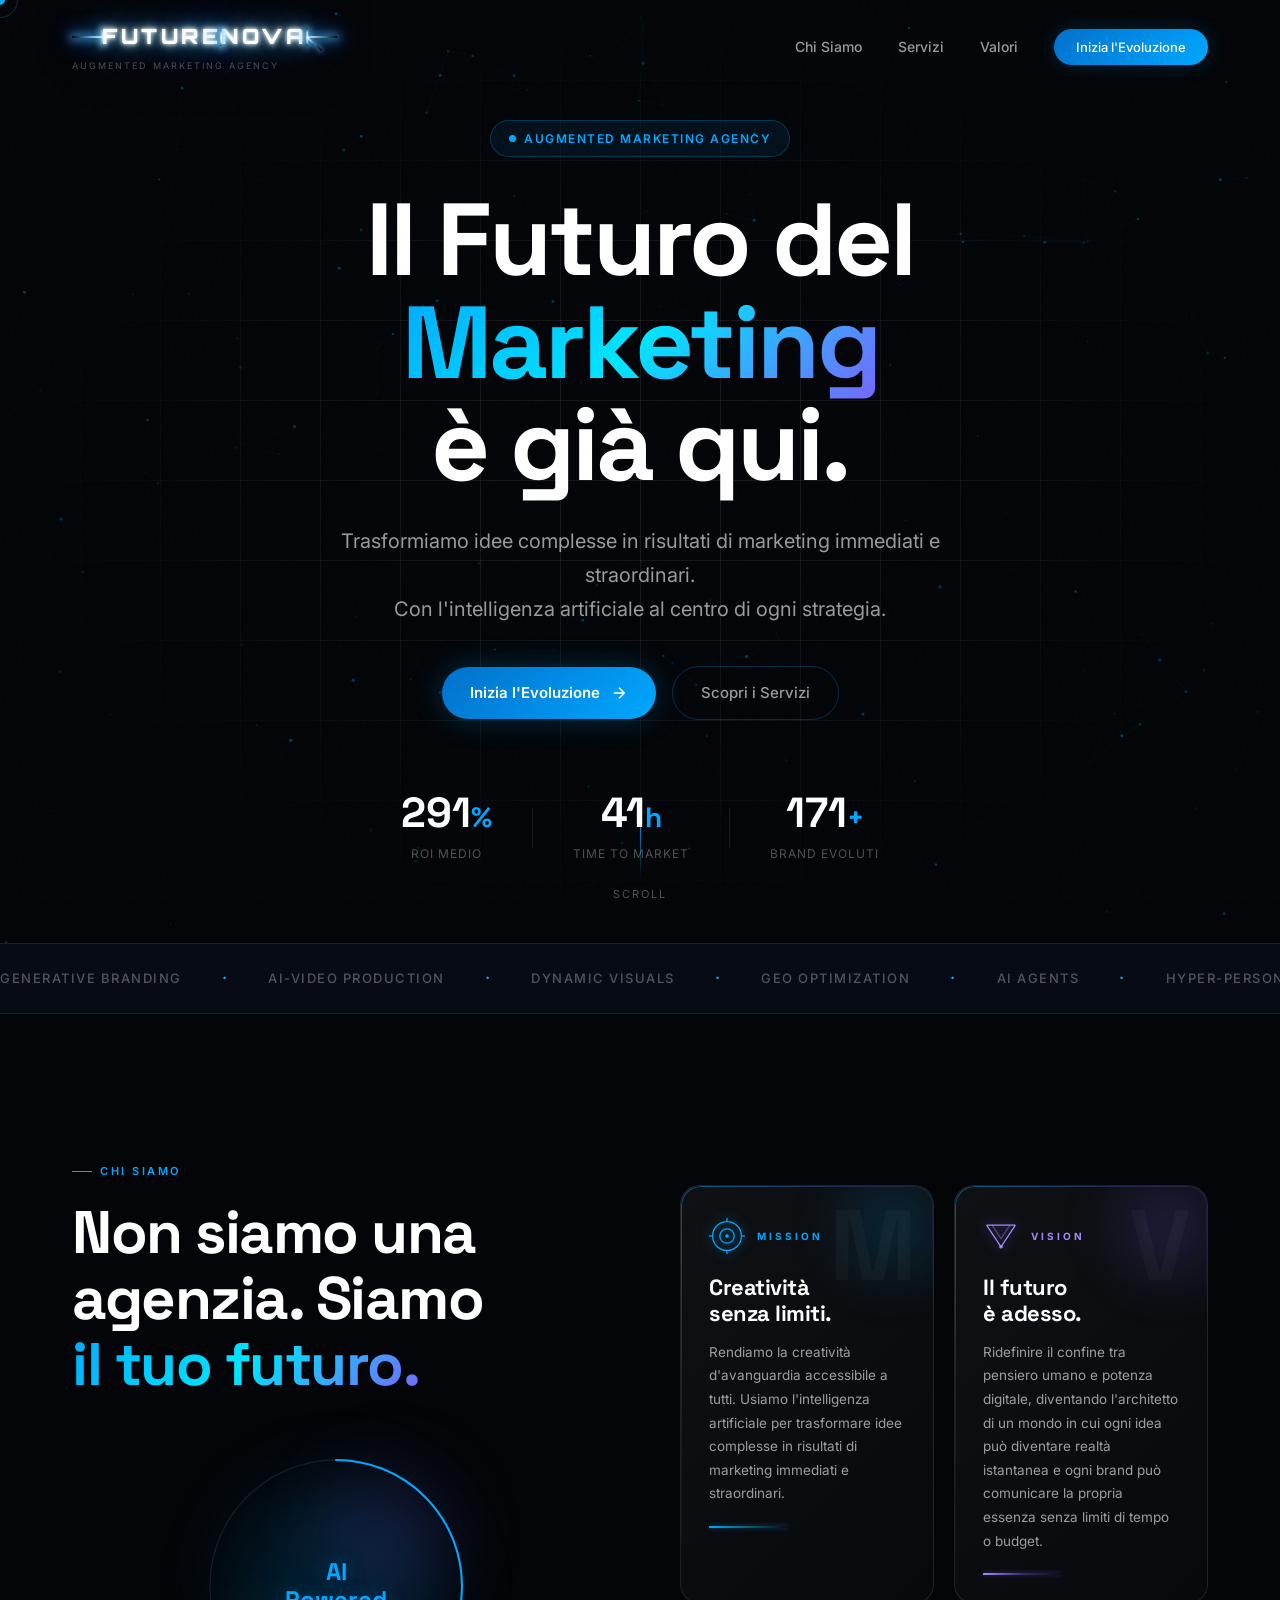
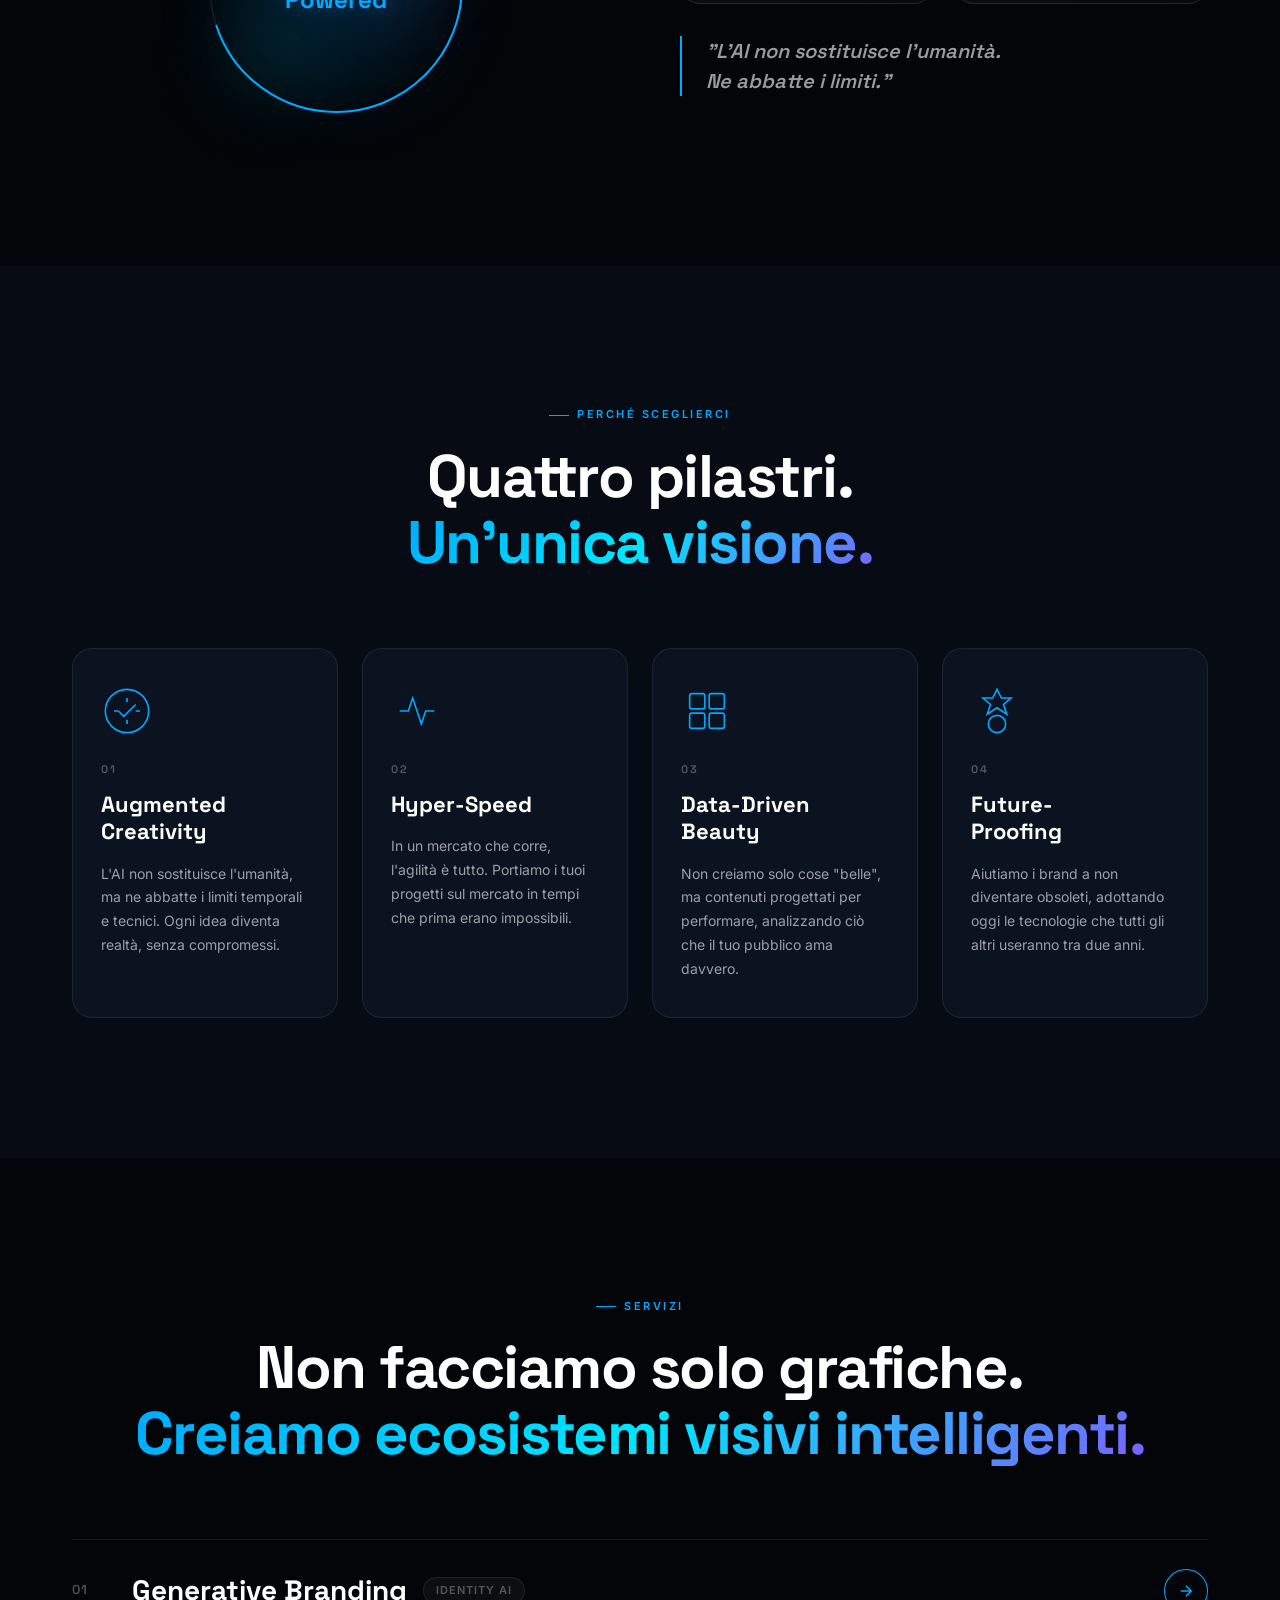
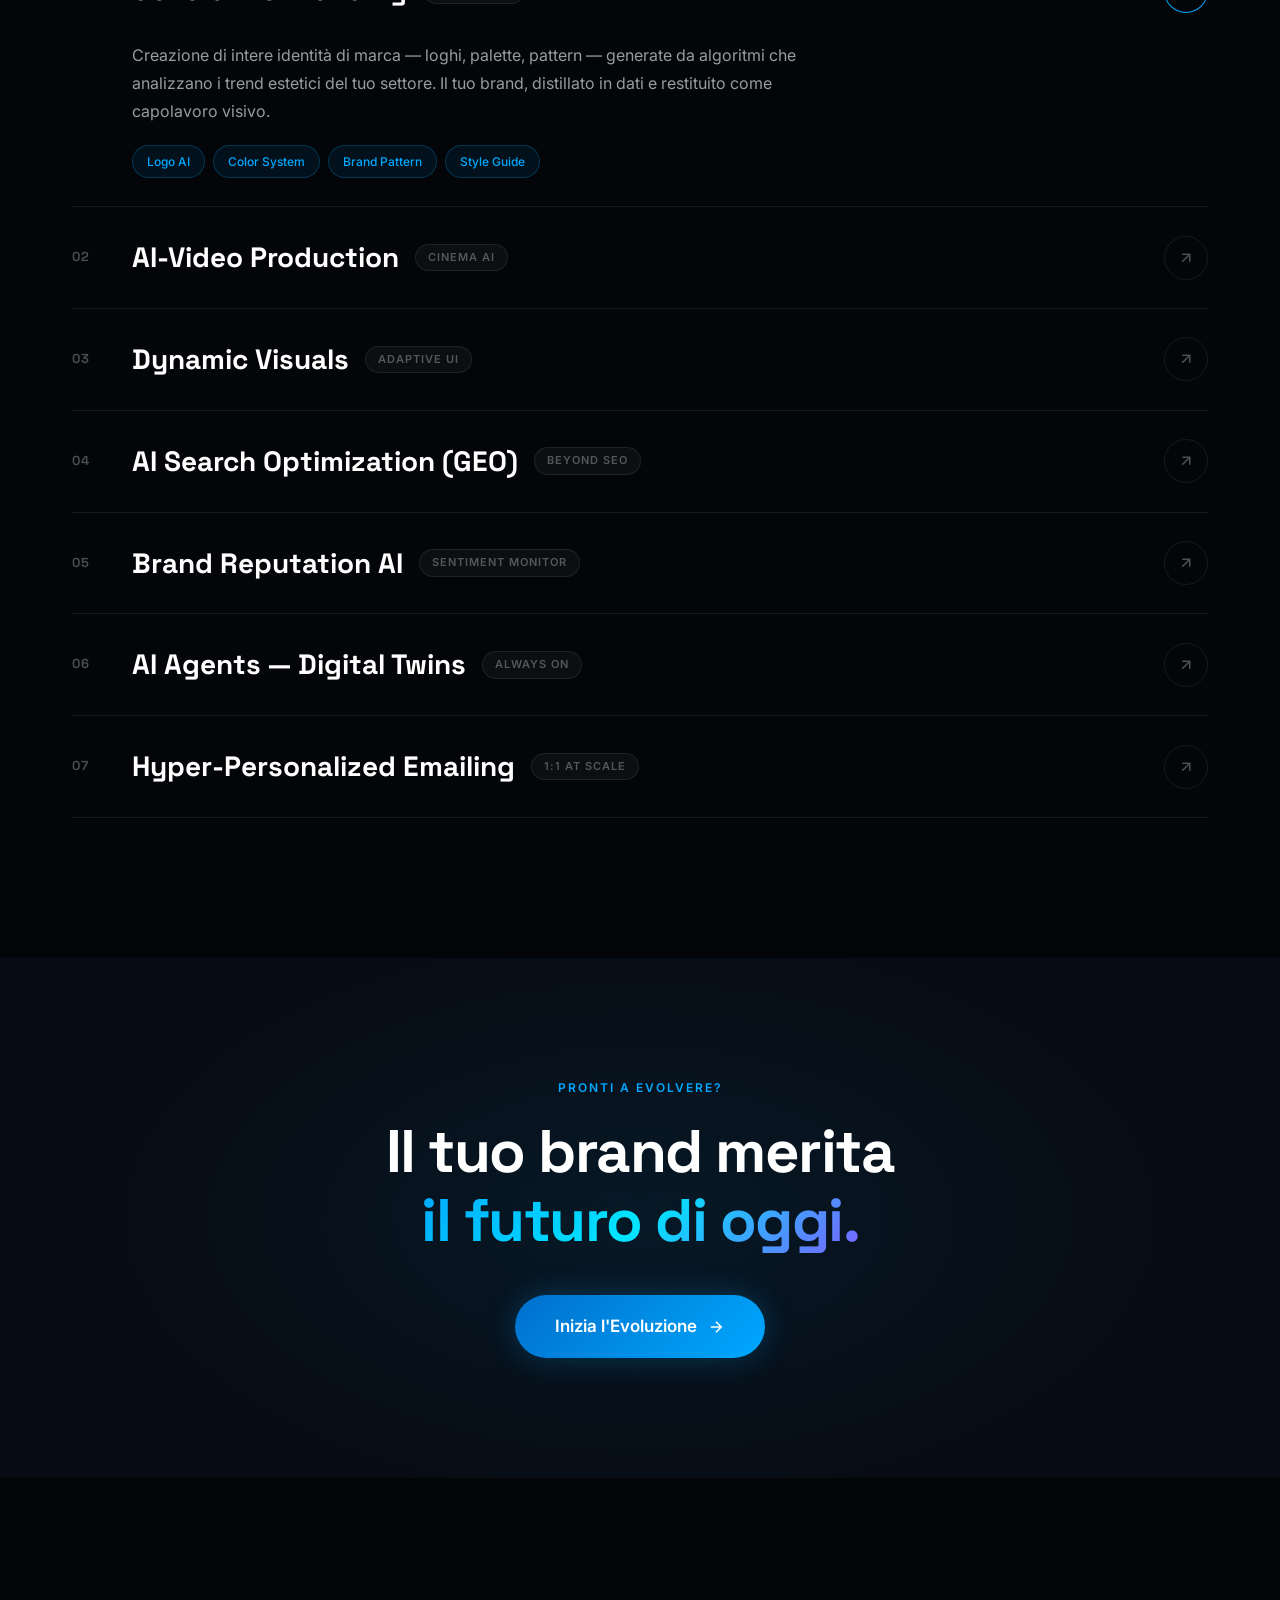
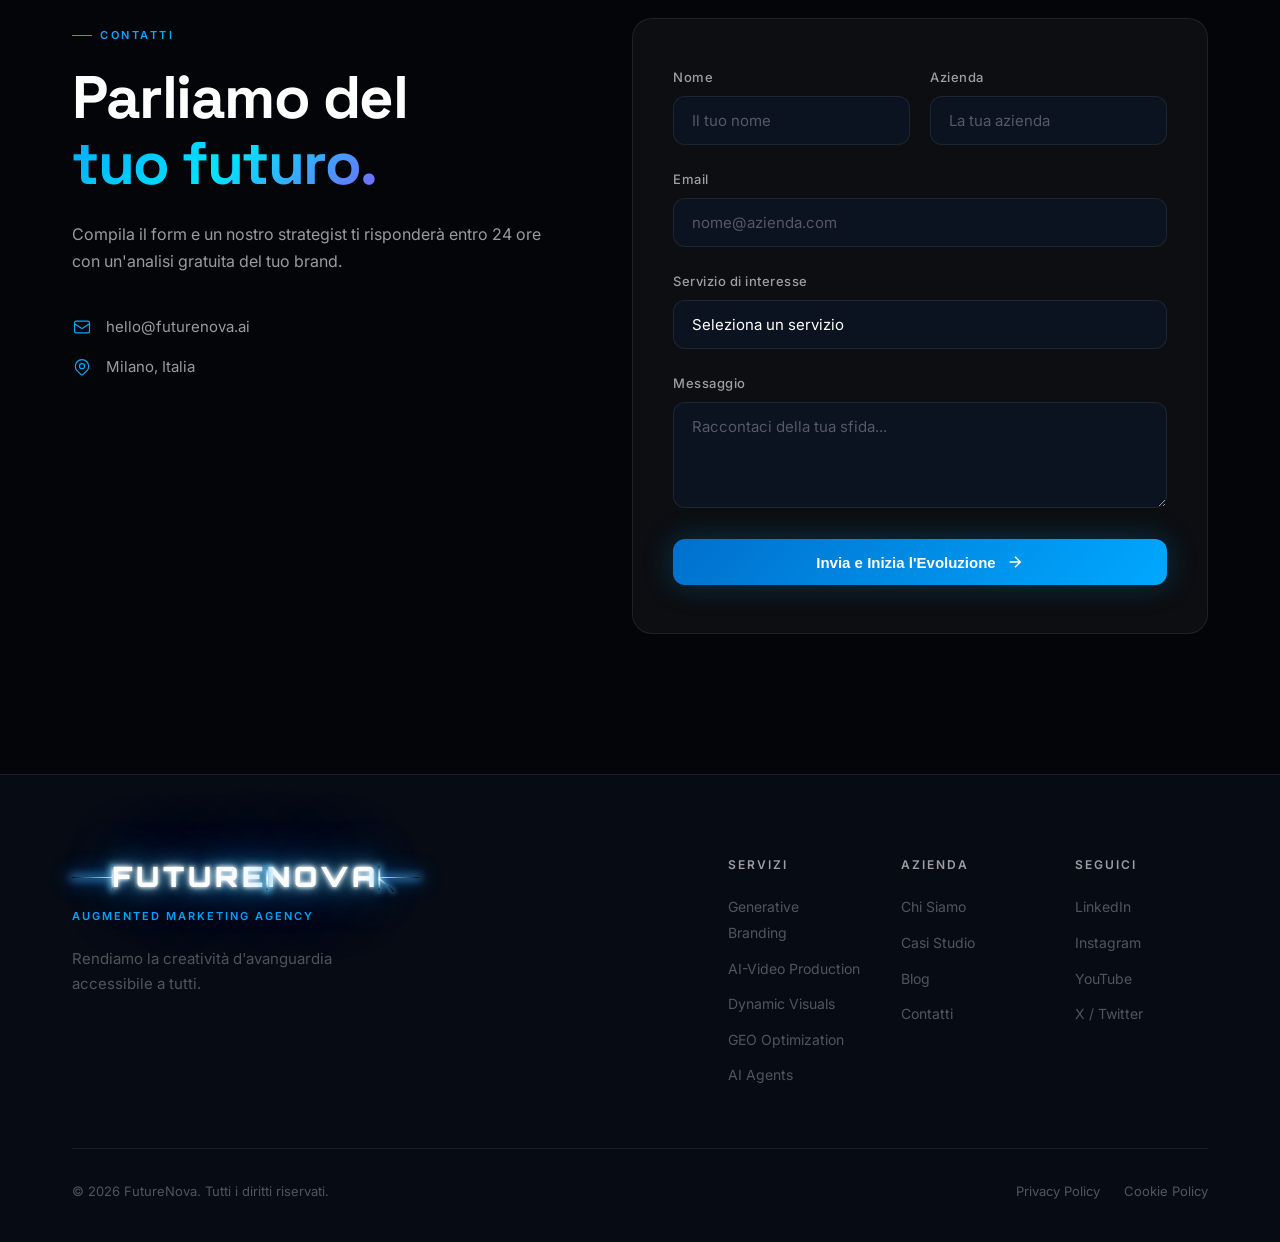
==== index.html @ 9d94702d "Redesign Mission/Vision cards + fix deployment branch sync - New mv-grid 2-column layout with glassm" ====
<!DOCTYPE html>
<html lang="it">
<head>
  <meta charset="UTF-8" />
  <meta name="viewport" content="width=device-width, initial-scale=1.0" />
  <title>FutureNova — Augmented Marketing Agency</title>
  <link rel="stylesheet" href="styles.css" />
  <link rel="preconnect" href="https://fonts.googleapis.com" />
  <link rel="preconnect" href="https://fonts.gstatic.com" crossorigin />
  <link href="https://fonts.googleapis.com/css2?family=Orbitron:wght@900&family=Inter:wght@300;400;500;600;700;900&family=Space+Grotesk:wght@300;400;500;600;700&display=swap" rel="stylesheet" />
</head>
<body>

  <!-- NOISE OVERLAY -->
  <div class="noise-overlay"></div>

  <!-- CURSOR -->
  <div class="cursor" id="cursor"></div>
  <div class="cursor-follower" id="cursorFollower"></div>

  <!-- NAV -->
  <nav class="nav" id="nav">
    <div class="nav-inner">
      <a href="#" class="nav-logo">
        <div class="logo-wordmark-wrap">
          <div class="logo-beam-left"></div>
          <span class="logo-wordmark">FUTURE<span class="logo-mid-spark" aria-hidden="true"></span>NOVA</span>
          <div class="logo-beam-right"></div>
        </div>
        <span class="logo-tag">augmented marketing agency</span>
      </a>
      <ul class="nav-links">
        <li><a href="#chi-siamo">Chi Siamo</a></li>
        <li><a href="#servizi">Servizi</a></li>
        <li><a href="#pilastri">Valori</a></li>
        <li><a href="#contatti" class="nav-cta">Inizia l'Evoluzione</a></li>
      </ul>
      <button class="hamburger" id="hamburger" aria-label="Menu">
        <span></span><span></span><span></span>
      </button>
    </div>
  </nav>

  <!-- MOBILE MENU -->
  <div class="mobile-menu" id="mobileMenu">
    <ul>
      <li><a href="#chi-siamo" class="mobile-link">Chi Siamo</a></li>
      <li><a href="#servizi" class="mobile-link">Servizi</a></li>
      <li><a href="#pilastri" class="mobile-link">Valori</a></li>
      <li><a href="#contatti" class="mobile-link">Inizia l'Evoluzione</a></li>
    </ul>
  </div>

  <!-- HERO -->
  <section class="hero" id="hero">
    <canvas class="hero-canvas" id="heroCanvas"></canvas>
    <div class="hero-grid-lines"></div>
    <div class="hero-content">
      <div class="hero-badge reveal">
        <span class="badge-dot"></span>
        Augmented Marketing Agency
      </div>
      <h1 class="hero-title reveal">
        Il Futuro del<br />
        <span class="gradient-text">Marketing</span><br />
        è già qui.
      </h1>
      <p class="hero-sub reveal">
        Trasformiamo idee complesse in risultati di marketing immediati e straordinari.<br />
        Con l'intelligenza artificiale al centro di ogni strategia.
      </p>
      <div class="hero-actions reveal">
        <a href="#contatti" class="btn-primary">
          <span>Inizia l'Evoluzione</span>
          <svg viewBox="0 0 24 24" fill="none" stroke="currentColor" stroke-width="2"><path d="M5 12h14M12 5l7 7-7 7"/></svg>
        </a>
        <a href="#servizi" class="btn-ghost">Scopri i Servizi</a>
      </div>
      <div class="hero-stats reveal">
        <div class="stat">
          <span class="stat-num" data-target="340">0</span><span class="stat-suffix">%</span>
          <span class="stat-label">ROI Medio</span>
        </div>
        <div class="stat-divider"></div>
        <div class="stat">
          <span class="stat-num" data-target="48">0</span><span class="stat-suffix">h</span>
          <span class="stat-label">Time to Market</span>
        </div>
        <div class="stat-divider"></div>
        <div class="stat">
          <span class="stat-num" data-target="200">0</span><span class="stat-suffix">+</span>
          <span class="stat-label">Brand Evoluti</span>
        </div>
      </div>
    </div>
    <div class="hero-scroll-indicator">
      <div class="scroll-line"></div>
      <span>Scroll</span>
    </div>
  </section>

  <!-- MARQUEE -->
  <div class="marquee-wrapper">
    <div class="marquee-track">
      <span>Generative Branding</span><span class="dot">·</span>
      <span>AI-Video Production</span><span class="dot">·</span>
      <span>Dynamic Visuals</span><span class="dot">·</span>
      <span>GEO Optimization</span><span class="dot">·</span>
      <span>AI Agents</span><span class="dot">·</span>
      <span>Hyper-Personalized Email</span><span class="dot">·</span>
      <span>Brand Reputation AI</span><span class="dot">·</span>
      <span>Generative Branding</span><span class="dot">·</span>
      <span>AI-Video Production</span><span class="dot">·</span>
      <span>Dynamic Visuals</span><span class="dot">·</span>
      <span>GEO Optimization</span><span class="dot">·</span>
      <span>AI Agents</span><span class="dot">·</span>
      <span>Hyper-Personalized Email</span><span class="dot">·</span>
      <span>Brand Reputation AI</span><span class="dot">·</span>
    </div>
  </div>

  <!-- CHI SIAMO -->
  <section class="about" id="chi-siamo">
    <div class="container">
      <div class="about-grid">
        <div class="about-left">
          <div class="section-label reveal">Chi Siamo</div>
          <h2 class="section-title reveal">
            Non siamo una<br />
            agenzia. Siamo<br />
            <span class="gradient-text">il tuo futuro.</span>
          </h2>
          <div class="about-visual reveal">
            <div class="orb orb-1"></div>
            <div class="orb orb-2"></div>
            <div class="orb orb-3"></div>
            <div class="about-ring">
              <svg viewBox="0 0 200 200" class="ring-svg">
                <circle cx="100" cy="100" r="90" class="ring-track" />
                <circle cx="100" cy="100" r="90" class="ring-progress" />
              </svg>
              <div class="ring-label">AI<br/>Powered</div>
            </div>
          </div>
        </div>
        <div class="about-right">
          <div class="mv-grid">

            <div class="mv-card reveal" data-delay="0">
              <div class="mv-card-glow"></div>
              <div class="mv-card-bg-text">M</div>
              <div class="mv-card-top">
                <div class="mv-icon">
                  <svg viewBox="0 0 40 40" fill="none" stroke="currentColor" stroke-width="1.4">
                    <circle cx="20" cy="20" r="16"/>
                    <circle cx="20" cy="20" r="8"/>
                    <circle cx="20" cy="20" r="2" fill="currentColor" stroke="none"/>
                    <line x1="20" y1="4" x2="20" y2="0"/>
                    <line x1="20" y1="36" x2="20" y2="40"/>
                    <line x1="4" y1="20" x2="0" y2="20"/>
                    <line x1="36" y1="20" x2="40" y2="20"/>
                  </svg>
                </div>
                <div class="mv-label">Mission</div>
              </div>
              <h3 class="mv-headline">Creatività<br/>senza limiti.</h3>
              <p class="mv-text">Rendiamo la creatività d'avanguardia accessibile a tutti. Usiamo l'intelligenza artificiale per trasformare idee complesse in risultati di marketing immediati e straordinari.</p>
              <div class="mv-card-line"></div>
            </div>

            <div class="mv-card mv-card--vision reveal" data-delay="150">
              <div class="mv-card-glow mv-card-glow--v"></div>
              <div class="mv-card-bg-text">V</div>
              <div class="mv-card-top">
                <div class="mv-icon mv-icon--v">
                  <svg viewBox="0 0 40 40" fill="none" stroke="currentColor" stroke-width="1.4">
                    <path d="M4 8h32M4 8l16 24L36 8"/>
                    <path d="M10 8l10 15 10-15" opacity="0.4"/>
                    <circle cx="20" cy="32" r="2" fill="currentColor" stroke="none"/>
                  </svg>
                </div>
                <div class="mv-label mv-label--v">Vision</div>
              </div>
              <h3 class="mv-headline">Il futuro<br/>è adesso.</h3>
              <p class="mv-text">Ridefinire il confine tra pensiero umano e potenza digitale, diventando l'architetto di un mondo in cui ogni idea può diventare realtà istantanea e ogni brand può comunicare la propria essenza senza limiti di tempo o budget.</p>
              <div class="mv-card-line mv-card-line--v"></div>
            </div>

          </div>

          <div class="about-quote reveal">
            <blockquote>
              "L'AI non sostituisce l'umanità.<br />
              Ne abbatte i limiti."
            </blockquote>
          </div>
        </div>
      </div>
    </div>
  </section>

  <!-- PILASTRI -->
  <section class="pillars" id="pilastri">
    <div class="container">
      <div class="section-header">
        <div class="section-label reveal">Perché Sceglierci</div>
        <h2 class="section-title reveal">Quattro pilastri.<br /><span class="gradient-text">Un'unica visione.</span></h2>
      </div>
      <div class="pillars-grid">
        <div class="pillar-card reveal" data-delay="0">
          <div class="pillar-icon">
            <svg viewBox="0 0 48 48" fill="none" stroke="currentColor" stroke-width="1.5">
              <path d="M24 4C13 4 4 13 4 24s9 20 20 20 20-9 20-20S35 4 24 4z"/>
              <path d="M16 24l5 5 11-11"/>
              <path d="M24 12v4M24 32v4M12 24h4M32 24h4"/>
            </svg>
          </div>
          <div class="pillar-num">01</div>
          <h3>Augmented<br />Creativity</h3>
          <p>L'AI non sostituisce l'umanità, ma ne abbatte i limiti temporali e tecnici. Ogni idea diventa realtà, senza compromessi.</p>
        </div>
        <div class="pillar-card reveal" data-delay="100">
          <div class="pillar-icon">
            <svg viewBox="0 0 48 48" fill="none" stroke="currentColor" stroke-width="1.5">
              <path d="M8 24h8l4-12 8 24 4-12h8"/>
            </svg>
          </div>
          <div class="pillar-num">02</div>
          <h3>Hyper-Speed</h3>
          <p>In un mercato che corre, l'agilità è tutto. Portiamo i tuoi progetti sul mercato in tempi che prima erano impossibili.</p>
        </div>
        <div class="pillar-card reveal" data-delay="200">
          <div class="pillar-icon">
            <svg viewBox="0 0 48 48" fill="none" stroke="currentColor" stroke-width="1.5">
              <rect x="8" y="8" width="14" height="14" rx="2"/>
              <rect x="26" y="8" width="14" height="14" rx="2"/>
              <rect x="8" y="26" width="14" height="14" rx="2"/>
              <rect x="26" y="26" width="14" height="14" rx="2"/>
            </svg>
          </div>
          <div class="pillar-num">03</div>
          <h3>Data-Driven<br />Beauty</h3>
          <p>Non creiamo solo cose "belle", ma contenuti progettati per performare, analizzando ciò che il tuo pubblico ama davvero.</p>
        </div>
        <div class="pillar-card reveal" data-delay="300">
          <div class="pillar-icon">
            <svg viewBox="0 0 48 48" fill="none" stroke="currentColor" stroke-width="1.5">
              <path d="M24 4l4 8h9l-7 6 3 9-9-6-9 6 3-9-7-6h9z"/>
              <circle cx="24" cy="36" r="8"/>
            </svg>
          </div>
          <div class="pillar-num">04</div>
          <h3>Future-<br />Proofing</h3>
          <p>Aiutiamo i brand a non diventare obsoleti, adottando oggi le tecnologie che tutti gli altri useranno tra due anni.</p>
        </div>
      </div>
    </div>
  </section>

  <!-- SERVIZI -->
  <section class="services" id="servizi">
    <div class="container">
      <div class="section-header">
        <div class="section-label reveal">Servizi</div>
        <h2 class="section-title reveal">Non facciamo solo grafiche.<br /><span class="gradient-text">Creiamo ecosistemi visivi intelligenti.</span></h2>
      </div>
      <div class="services-list">

        <div class="service-item reveal">
          <div class="service-header">
            <div class="service-num">01</div>
            <div class="service-title-wrap">
              <h3>Generative Branding</h3>
              <div class="service-tag">Identity AI</div>
            </div>
            <div class="service-arrow">
              <svg viewBox="0 0 24 24" fill="none" stroke="currentColor" stroke-width="2"><path d="M7 17L17 7M7 7h10v10"/></svg>
            </div>
          </div>
          <div class="service-body">
            <p>Creazione di intere identità di marca — loghi, palette, pattern — generate da algoritmi che analizzano i trend estetici del tuo settore. Il tuo brand, distillato in dati e restituito come capolavoro visivo.</p>
            <div class="service-tags">
              <span>Logo AI</span><span>Color System</span><span>Brand Pattern</span><span>Style Guide</span>
            </div>
          </div>
        </div>

        <div class="service-item reveal">
          <div class="service-header">
            <div class="service-num">02</div>
            <div class="service-title-wrap">
              <h3>AI-Video Production</h3>
              <div class="service-tag">Cinema AI</div>
            </div>
            <div class="service-arrow">
              <svg viewBox="0 0 24 24" fill="none" stroke="currentColor" stroke-width="2"><path d="M7 17L17 7M7 7h10v10"/></svg>
            </div>
          </div>
          <div class="service-body">
            <p>Video promozionali e cinematici ad alta risoluzione senza set fotografici, attori o location. Ottimizzati per l'engagement sui social. Produzione professionale al costo di un post.</p>
            <div class="service-tags">
              <span>Spot Video</span><span>Reel Social</span><span>Brand Film</span><span>UGC AI</span>
            </div>
          </div>
        </div>

        <div class="service-item reveal">
          <div class="service-header">
            <div class="service-num">03</div>
            <div class="service-title-wrap">
              <h3>Dynamic Visuals</h3>
              <div class="service-tag">Adaptive UI</div>
            </div>
            <div class="service-arrow">
              <svg viewBox="0 0 24 24" fill="none" stroke="currentColor" stroke-width="2"><path d="M7 17L17 7M7 7h10v10"/></svg>
            </div>
          </div>
          <div class="service-body">
            <p>Contenuti grafici per il sito web che cambiano in tempo reale in base a chi li sta guardando. Colori diversi, messaggi diversi, esperienze diverse — per ogni utente, il suo universo.</p>
            <div class="service-tags">
              <span>Personalization</span><span>A/B Automation</span><span>Dynamic Copy</span><span>Real-time UX</span>
            </div>
          </div>
        </div>

        <div class="service-item reveal">
          <div class="service-header">
            <div class="service-num">04</div>
            <div class="service-title-wrap">
              <h3>AI Search Optimization (GEO)</h3>
              <div class="service-tag">Beyond SEO</div>
            </div>
            <div class="service-arrow">
              <svg viewBox="0 0 24 24" fill="none" stroke="currentColor" stroke-width="2"><path d="M7 17L17 7M7 7h10v10"/></svg>
            </div>
          </div>
          <div class="service-body">
            <p>Non più solo SEO per Google. Ottimizzazione per i motori di risposta — ChatGPT, Perplexity, Gemini — per far apparire il tuo brand nelle risposte vocali e testuali dell'AI.</p>
            <div class="service-tags">
              <span>GEO Strategy</span><span>AI Citations</span><span>Voice Search</span><span>LLM Visibility</span>
            </div>
          </div>
        </div>

        <div class="service-item reveal">
          <div class="service-header">
            <div class="service-num">05</div>
            <div class="service-title-wrap">
              <h3>Brand Reputation AI</h3>
              <div class="service-tag">Sentiment Monitor</div>
            </div>
            <div class="service-arrow">
              <svg viewBox="0 0 24 24" fill="none" stroke="currentColor" stroke-width="2"><path d="M7 17L17 7M7 7h10v10"/></svg>
            </div>
          </div>
          <div class="service-body">
            <p>Monitoraggio costante della reputazione online tramite algoritmi che intercettano le emozioni degli utenti e suggeriscono come rispondere — prima che una crisi diventi un terremoto.</p>
            <div class="service-tags">
              <span>Sentiment AI</span><span>Crisis Prediction</span><span>Review Management</span><span>Trend Alert</span>
            </div>
          </div>
        </div>

        <div class="service-item reveal">
          <div class="service-header">
            <div class="service-num">06</div>
            <div class="service-title-wrap">
              <h3>AI Agents — Digital Twins</h3>
              <div class="service-tag">Always On</div>
            </div>
            <div class="service-arrow">
              <svg viewBox="0 0 24 24" fill="none" stroke="currentColor" stroke-width="2"><path d="M7 17L17 7M7 7h10v10"/></svg>
            </div>
          </div>
          <div class="service-body">
            <p>Assistenti virtuali personalizzati che vendono, rispondono e assistono i clienti 24 ore su 24 con linguaggio naturale. Il tuo miglior collaboratore — che non dorme mai.</p>
            <div class="service-tags">
              <span>Chatbot AI</span><span>Sales Agent</span><span>Customer Care</span><span>Digital Twin</span>
            </div>
          </div>
        </div>

        <div class="service-item reveal">
          <div class="service-header">
            <div class="service-num">07</div>
            <div class="service-title-wrap">
              <h3>Hyper-Personalized Emailing</h3>
              <div class="service-tag">1:1 at Scale</div>
            </div>
            <div class="service-arrow">
              <svg viewBox="0 0 24 24" fill="none" stroke="currentColor" stroke-width="2"><path d="M7 17L17 7M7 7h10v10"/></svg>
            </div>
          </div>
          <div class="service-body">
            <p>Campagne email dove ogni singolo utente riceve un testo e un'offerta unica, scritta dall'AI in base al suo comportamento d'acquisto. Un milione di email, un milione di conversazioni.</p>
            <div class="service-tags">
              <span>Behavioral AI</span><span>Dynamic Content</span><span>Predictive Send</span><span>Conversion AI</span>
            </div>
          </div>
        </div>

      </div>
    </div>
  </section>

  <!-- CTA BAND -->
  <section class="cta-band">
    <div class="cta-band-bg"></div>
    <div class="container">
      <div class="cta-band-inner reveal">
        <div class="cta-band-label">Pronti a evolvere?</div>
        <h2>Il tuo brand merita<br /><span class="gradient-text">il futuro di oggi.</span></h2>
        <a href="#contatti" class="btn-primary btn-large">
          <span>Inizia l'Evoluzione</span>
          <svg viewBox="0 0 24 24" fill="none" stroke="currentColor" stroke-width="2"><path d="M5 12h14M12 5l7 7-7 7"/></svg>
        </a>
      </div>
    </div>
  </section>

  <!-- CONTATTI -->
  <section class="contact" id="contatti">
    <div class="container">
      <div class="contact-grid">
        <div class="contact-left">
          <div class="section-label reveal">Contatti</div>
          <h2 class="section-title reveal">Parliamo del<br /><span class="gradient-text">tuo futuro.</span></h2>
          <p class="contact-sub reveal">Compila il form e un nostro strategist ti risponderà entro 24 ore con un'analisi gratuita del tuo brand.</p>
          <div class="contact-info reveal">
            <div class="info-item">
              <svg viewBox="0 0 24 24" fill="none" stroke="currentColor" stroke-width="1.5"><path d="M3 8l7.89 5.26a2 2 0 002.22 0L21 8M5 19h14a2 2 0 002-2V7a2 2 0 00-2-2H5a2 2 0 00-2 2v10a2 2 0 002 2z"/></svg>
              <span>hello@futurenova.ai</span>
            </div>
            <div class="info-item">
              <svg viewBox="0 0 24 24" fill="none" stroke="currentColor" stroke-width="1.5"><path d="M17.657 16.657L13.414 20.9a1.998 1.998 0 01-2.827 0l-4.244-4.243a8 8 0 1111.314 0z"/><path d="M15 11a3 3 0 11-6 0 3 3 0 016 0z"/></svg>
              <span>Milano, Italia</span>
            </div>
          </div>
        </div>
        <div class="contact-right">
          <form class="contact-form reveal" id="contactForm">
            <div class="form-row">
              <div class="form-group">
                <label for="name">Nome</label>
                <input type="text" id="name" placeholder="Il tuo nome" required />
              </div>
              <div class="form-group">
                <label for="company">Azienda</label>
                <input type="text" id="company" placeholder="La tua azienda" />
              </div>
            </div>
            <div class="form-group">
              <label for="email">Email</label>
              <input type="email" id="email" placeholder="nome@azienda.com" required />
            </div>
            <div class="form-group">
              <label for="service">Servizio di interesse</label>
              <select id="service">
                <option value="">Seleziona un servizio</option>
                <option>Generative Branding</option>
                <option>AI-Video Production</option>
                <option>Dynamic Visuals</option>
                <option>AI Search Optimization (GEO)</option>
                <option>Brand Reputation AI</option>
                <option>AI Agents — Digital Twins</option>
                <option>Hyper-Personalized Emailing</option>
                <option>Strategia Completa</option>
              </select>
            </div>
            <div class="form-group">
              <label for="message">Messaggio</label>
              <textarea id="message" rows="4" placeholder="Raccontaci della tua sfida..."></textarea>
            </div>
            <button type="submit" class="btn-primary btn-full">
              <span>Invia e Inizia l'Evoluzione</span>
              <svg viewBox="0 0 24 24" fill="none" stroke="currentColor" stroke-width="2"><path d="M5 12h14M12 5l7 7-7 7"/></svg>
            </button>
          </form>
        </div>
      </div>
    </div>
  </section>

  <!-- FOOTER -->
  <footer class="footer">
    <div class="container">
      <div class="footer-top">
        <div class="footer-brand">
          <div class="footer-logo">
            <div class="logo-wordmark-wrap logo-wordmark-wrap--footer">
              <div class="logo-beam-left"></div>
              <span class="logo-wordmark logo-wordmark--footer">FUTURE<span class="logo-mid-spark" aria-hidden="true"></span>NOVA</span>
              <div class="logo-beam-right"></div>
            </div>
          </div>
          <p class="footer-tagline">Augmented Marketing Agency</p>
          <p class="footer-mission">Rendiamo la creatività d'avanguardia<br />accessibile a tutti.</p>
        </div>
        <div class="footer-links">
          <div class="footer-col">
            <h4>Servizi</h4>
            <ul>
              <li><a href="#">Generative Branding</a></li>
              <li><a href="#">AI-Video Production</a></li>
              <li><a href="#">Dynamic Visuals</a></li>
              <li><a href="#">GEO Optimization</a></li>
              <li><a href="#">AI Agents</a></li>
            </ul>
          </div>
          <div class="footer-col">
            <h4>Azienda</h4>
            <ul>
              <li><a href="#">Chi Siamo</a></li>
              <li><a href="#">Casi Studio</a></li>
              <li><a href="#">Blog</a></li>
              <li><a href="#">Contatti</a></li>
            </ul>
          </div>
          <div class="footer-col">
            <h4>Seguici</h4>
            <ul>
              <li><a href="#">LinkedIn</a></li>
              <li><a href="#">Instagram</a></li>
              <li><a href="#">YouTube</a></li>
              <li><a href="#">X / Twitter</a></li>
            </ul>
          </div>
        </div>
      </div>
      <div class="footer-bottom">
        <span>© 2026 FutureNova. Tutti i diritti riservati.</span>
        <div class="footer-legal">
          <a href="#">Privacy Policy</a>
          <a href="#">Cookie Policy</a>
        </div>
      </div>
    </div>
  </footer>

  <script src="script.js"></script>
</body>
</html>
---- styles.css ----
/* ============================================================
   FUTURENOVA — AUGMENTED MARKETING AGENCY
   Styles — Dark Futuristic Theme
   ============================================================ */

/* ── RESET & BASE ── */
*, *::before, *::after { box-sizing: border-box; margin: 0; padding: 0; }

:root {
  --bg:          #030508;
  --bg-2:        #070c14;
  --bg-3:        #0b1220;
  --blue:        #00a8ff;
  --blue-dim:    #0070cc;
  --cyan:        #00e5ff;
  --glow:        rgba(0, 168, 255, 0.35);
  --glow-strong: rgba(0, 168, 255, 0.7);
  --white:       #ffffff;
  --white-60:    rgba(255,255,255,0.6);
  --white-30:    rgba(255,255,255,0.3);
  --white-10:    rgba(255,255,255,0.08);
  --white-5:     rgba(255,255,255,0.04);
  --border:      rgba(255,255,255,0.08);
  --border-blue: rgba(0,168,255,0.25);
  --font-main:   'Space Grotesk', sans-serif;
  --font-body:   'Inter', sans-serif;
  --radius:      12px;
  --radius-lg:   20px;
  --transition:  0.4s cubic-bezier(0.16, 1, 0.3, 1);
}

html { scroll-behavior: smooth; font-size: 16px; }

body {
  background: var(--bg);
  color: var(--white);
  font-family: var(--font-body);
  line-height: 1.6;
  overflow-x: hidden;
  cursor: none;
}

a { text-decoration: none; color: inherit; }
ul { list-style: none; }
img { max-width: 100%; }

/* ── NOISE OVERLAY ── */
.noise-overlay {
  position: fixed; inset: 0; z-index: 1000; pointer-events: none;
  background-image: url("data:image/svg+xml,%3Csvg viewBox='0 0 256 256' xmlns='http://www.w3.org/2000/svg'%3E%3Cfilter id='n'%3E%3CfeTurbulence type='fractalNoise' baseFrequency='0.9' numOctaves='4' stitchTiles='stitch'/%3E%3C/filter%3E%3Crect width='100%25' height='100%25' filter='url(%23n)' opacity='0.04'/%3E%3C/svg%3E");
  opacity: 0.4;
}

/* ── CUSTOM CURSOR ── */
.cursor {
  position: fixed; width: 10px; height: 10px; border-radius: 50%;
  background: var(--blue); pointer-events: none; z-index: 9999;
  transform: translate(-50%, -50%); transition: transform 0.1s, background 0.3s;
  mix-blend-mode: screen;
}
.cursor-follower {
  position: fixed; width: 36px; height: 36px; border-radius: 50%;
  border: 1px solid var(--border-blue); pointer-events: none; z-index: 9998;
  transform: translate(-50%, -50%); transition: transform 0.15s ease, width 0.3s, height 0.3s, opacity 0.3s;
  mix-blend-mode: screen;
}
body:hover .cursor-follower { opacity: 1; }

/* ── CONTAINER ── */
.container {
  max-width: 1200px;
  margin: 0 auto;
  padding: 0 32px;
}

/* ── TYPOGRAPHY ── */
.gradient-text {
  background: linear-gradient(135deg, var(--blue) 0%, var(--cyan) 50%, #7b61ff 100%);
  -webkit-background-clip: text;
  -webkit-text-fill-color: transparent;
  background-clip: text;
}

.section-label {
  display: inline-flex; align-items: center; gap: 8px;
  font-size: 11px; font-weight: 600; letter-spacing: 2.5px; text-transform: uppercase;
  color: var(--blue); margin-bottom: 20px;
}
.section-label::before {
  content: ''; display: block; width: 20px; height: 1px; background: var(--blue);
}

.section-title {
  font-family: var(--font-main); font-size: clamp(36px, 5vw, 60px);
  font-weight: 700; line-height: 1.1; letter-spacing: -1.5px;
  margin-bottom: 24px;
}

.section-header { text-align: center; margin-bottom: 72px; }
.section-header .section-label { display: flex; justify-content: center; }

/* ── REVEAL ANIMATION ── */
.reveal {
  opacity: 0; transform: translateY(30px);
  transition: opacity 0.7s var(--transition), transform 0.7s var(--transition);
}
.reveal.visible { opacity: 1; transform: translateY(0); }
[data-delay="100"] { transition-delay: 0.1s; }
[data-delay="200"] { transition-delay: 0.2s; }
[data-delay="300"] { transition-delay: 0.3s; }

/* ── BUTTONS ── */
.btn-primary {
  display: inline-flex; align-items: center; gap: 10px;
  padding: 14px 28px; border-radius: 100px;
  background: linear-gradient(135deg, var(--blue-dim), var(--blue));
  color: var(--white); font-weight: 600; font-size: 15px;
  position: relative; overflow: hidden;
  transition: all var(--transition); border: none; cursor: none;
  box-shadow: 0 0 30px rgba(0,168,255,0.25);
}
.btn-primary::before {
  content: ''; position: absolute; inset: 0;
  background: linear-gradient(135deg, var(--cyan), var(--blue));
  opacity: 0; transition: opacity 0.3s;
}
.btn-primary:hover::before { opacity: 1; }
.btn-primary:hover { box-shadow: 0 0 50px rgba(0,168,255,0.5); transform: translateY(-2px); }
.btn-primary span, .btn-primary svg { position: relative; z-index: 1; }
.btn-primary svg { width: 18px; height: 18px; }

.btn-ghost {
  display: inline-flex; align-items: center; gap: 10px;
  padding: 14px 28px; border-radius: 100px;
  border: 1px solid var(--border-blue); color: var(--white-60);
  font-weight: 500; font-size: 15px; cursor: none;
  transition: all var(--transition);
}
.btn-ghost:hover { border-color: var(--blue); color: var(--white); background: var(--white-5); }

.btn-large { padding: 18px 40px; font-size: 17px; }
.btn-full { width: 100%; justify-content: center; border-radius: var(--radius); }

/* ── NAV ── */
.nav {
  position: fixed; top: 0; left: 0; right: 0; z-index: 900;
  padding: 20px 0;
  transition: all 0.4s;
}
.nav.scrolled {
  background: rgba(3, 5, 8, 0.85);
  backdrop-filter: blur(20px);
  border-bottom: 1px solid var(--border);
  padding: 14px 0;
}
.nav-inner {
  max-width: 1200px; margin: 0 auto; padding: 0 32px;
  display: flex; align-items: center; justify-content: space-between;
}
.nav-logo {
  display: flex; flex-direction: column; gap: 2px;
}
.logo-tag {
  font-size: 9px; letter-spacing: 2px; text-transform: uppercase;
  color: var(--white-30); font-weight: 400; margin-top: 3px;
}

/* ── LOGO WORDMARK (Orbitron glow) ── */
.logo-wordmark-wrap {
  display: flex; align-items: center; gap: 0;
}

.logo-wordmark {
  font-family: 'Orbitron', 'Space Grotesk', sans-serif;
  font-weight: 900;
  font-size: 21px;
  letter-spacing: 3.5px;
  color: #ffffff;
  position: relative;
  text-shadow:
    0 0 4px #fff,
    0 0 10px rgba(200, 240, 255, 1),
    0 0 22px rgba(80, 195, 255, 0.9),
    0 0 45px rgba(0, 155, 255, 0.75),
    0 0 80px rgba(0, 115, 255, 0.55),
    0 0 140px rgba(0, 75, 255, 0.3);
}

/* Middle spark between FUTURE and NOVA */
.logo-mid-spark {
  display: inline-block;
  width: 0; height: 0;
  position: relative;
  vertical-align: middle;
}
.logo-mid-spark::before {
  content: '';
  position: absolute;
  left: 0; top: 50%;
  width: 1.5px; height: 16px;
  transform: translate(-50%, -50%);
  background: linear-gradient(to bottom, transparent, rgba(200,240,255,0.9), #fff, rgba(200,240,255,0.9), transparent);
  box-shadow: 0 0 6px 3px rgba(100, 200, 255, 0.7);
}

/* Left beam */
.logo-beam-left {
  width: 30px; height: 1.5px; flex-shrink: 0;
  background: linear-gradient(to right, transparent, rgba(120,210,255,0.65), rgba(255,255,255,0.95));
  box-shadow: 0 0 8px 2px rgba(80,185,255,0.7), 0 0 20px 4px rgba(0,120,255,0.45);
  position: relative;
}
/* Vertical cross on left beam */
.logo-beam-left::before {
  content: '';
  position: absolute;
  right: 0; top: 50%;
  width: 1.5px; height: 18px;
  transform: translate(50%, -50%);
  background: linear-gradient(to bottom, transparent, rgba(200,240,255,0.85), #fff, rgba(200,240,255,0.85), transparent);
  box-shadow: 0 0 6px 2px rgba(100,200,255,0.65);
}

/* Right beam */
.logo-beam-right {
  width: 30px; height: 1.5px; flex-shrink: 0;
  background: linear-gradient(to left, transparent, rgba(120,210,255,0.65), rgba(255,255,255,0.95));
  box-shadow: 0 0 8px 2px rgba(80,185,255,0.7), 0 0 20px 4px rgba(0,120,255,0.45);
  position: relative;
}
/* Vertical cross on right */
.logo-beam-right::before {
  content: '';
  position: absolute;
  left: 0; top: 50%;
  width: 1.5px; height: 18px;
  transform: translate(-50%, -50%);
  background: linear-gradient(to bottom, transparent, rgba(200,240,255,0.85), #fff, rgba(200,240,255,0.85), transparent);
  box-shadow: 0 0 6px 2px rgba(100,200,255,0.65);
}
/* Diagonal lightning bolt on right (characteristic of the logo) */
.logo-beam-right::after {
  content: '';
  position: absolute;
  left: 0; top: 50%;
  width: 20px; height: 1.5px;
  transform: translateY(-50%) rotate(42deg);
  transform-origin: left center;
  background: linear-gradient(to right, rgba(255,255,255,0.9), rgba(100,200,255,0.4), transparent);
  box-shadow: 0 0 5px 1px rgba(100,200,255,0.55);
}

/* Footer logo bigger */
.logo-wordmark--footer {
  font-size: 28px; letter-spacing: 4px;
}
.logo-wordmark-wrap--footer .logo-beam-left,
.logo-wordmark-wrap--footer .logo-beam-right {
  width: 40px;
}
.logo-wordmark-wrap--footer .logo-beam-left::before,
.logo-wordmark-wrap--footer .logo-beam-right::before {
  height: 24px;
}
.logo-wordmark-wrap--footer .logo-mid-spark::before {
  height: 22px;
}
.nav-links {
  display: flex; align-items: center; gap: 36px;
}
.nav-links a {
  font-size: 14px; font-weight: 500; color: var(--white-60);
  transition: color 0.2s; cursor: none;
}
.nav-links a:hover { color: var(--white); }
.nav-cta {
  padding: 10px 22px; border-radius: 100px;
  background: linear-gradient(135deg, var(--blue-dim), var(--blue)) !important;
  color: var(--white) !important;
  font-size: 13px !important;
  box-shadow: 0 0 20px rgba(0,168,255,0.2);
  transition: all var(--transition) !important;
}
.nav-cta:hover { box-shadow: 0 0 35px rgba(0,168,255,0.45) !important; transform: translateY(-1px); }

.hamburger {
  display: none; flex-direction: column; gap: 5px;
  background: none; border: none; cursor: none; padding: 4px;
}
.hamburger span {
  display: block; width: 24px; height: 1.5px; background: var(--white-60);
  transition: all 0.3s;
}
.hamburger.open span:nth-child(1) { transform: translateY(6.5px) rotate(45deg); }
.hamburger.open span:nth-child(2) { opacity: 0; }
.hamburger.open span:nth-child(3) { transform: translateY(-6.5px) rotate(-45deg); }

/* ── MOBILE MENU ── */
.mobile-menu {
  position: fixed; inset: 0; z-index: 850;
  background: rgba(3, 5, 8, 0.97); backdrop-filter: blur(20px);
  display: flex; align-items: center; justify-content: center;
  opacity: 0; pointer-events: none; transition: opacity 0.3s;
}
.mobile-menu.open { opacity: 1; pointer-events: all; }
.mobile-menu ul { display: flex; flex-direction: column; gap: 32px; text-align: center; }
.mobile-menu a {
  font-family: var(--font-main); font-size: 40px; font-weight: 700;
  color: var(--white-60); transition: color 0.2s; cursor: none;
}
.mobile-menu a:hover { color: var(--white); }

/* ── HERO ── */
.hero {
  position: relative; min-height: 100vh;
  display: flex; align-items: center; justify-content: center;
  overflow: hidden;
}
.hero-canvas {
  position: absolute; inset: 0; width: 100%; height: 100%;
  opacity: 0.6;
}
.hero-grid-lines {
  position: absolute; inset: 0;
  background-image:
    linear-gradient(var(--border) 1px, transparent 1px),
    linear-gradient(90deg, var(--border) 1px, transparent 1px);
  background-size: 80px 80px;
  mask-image: radial-gradient(ellipse at center, black 20%, transparent 70%);
}
.hero-content {
  position: relative; z-index: 10; text-align: center;
  padding: 120px 32px 80px; max-width: 900px;
}
.hero-badge {
  display: inline-flex; align-items: center; gap: 8px;
  padding: 8px 18px; border-radius: 100px;
  border: 1px solid var(--border-blue);
  background: rgba(0,168,255,0.08);
  font-size: 12px; letter-spacing: 1.5px; text-transform: uppercase;
  color: var(--blue); font-weight: 600; margin-bottom: 32px;
}
.badge-dot {
  width: 7px; height: 7px; border-radius: 50%; background: var(--blue);
  animation: pulse-dot 1.5s ease infinite;
}
@keyframes pulse-dot {
  0%, 100% { box-shadow: 0 0 0 0 rgba(0,168,255,0.6); }
  50% { box-shadow: 0 0 0 6px rgba(0,168,255,0); }
}
.hero-title {
  font-family: var(--font-main);
  font-size: clamp(52px, 8vw, 110px);
  font-weight: 900; line-height: 1.0; letter-spacing: -3px;
  margin-bottom: 28px;
}
.hero-sub {
  font-size: clamp(16px, 2vw, 20px); color: var(--white-60);
  max-width: 600px; margin: 0 auto 40px; line-height: 1.7;
}
.hero-actions {
  display: flex; align-items: center; justify-content: center; gap: 16px;
  flex-wrap: wrap; margin-bottom: 72px;
}
.hero-stats {
  display: flex; align-items: center; justify-content: center;
  gap: 40px; flex-wrap: wrap;
}
.stat { text-align: center; }
.stat-num {
  font-family: var(--font-main); font-size: 42px; font-weight: 700;
  color: var(--white); line-height: 1;
}
.stat-suffix {
  font-family: var(--font-main); font-size: 28px; font-weight: 700;
  color: var(--blue);
}
.stat-label {
  display: block; font-size: 12px; color: var(--white-30);
  letter-spacing: 1px; text-transform: uppercase; margin-top: 4px;
}
.stat-divider {
  width: 1px; height: 40px; background: var(--border);
}

.hero-scroll-indicator {
  position: absolute; bottom: 40px; left: 50%; transform: translateX(-50%);
  display: flex; flex-direction: column; align-items: center; gap: 10px;
  font-size: 11px; letter-spacing: 2px; text-transform: uppercase;
  color: var(--white-30);
}
.scroll-line {
  width: 1px; height: 60px;
  background: linear-gradient(to bottom, var(--blue), transparent);
  animation: scroll-anim 2s ease infinite;
}
@keyframes scroll-anim {
  0% { transform: scaleY(0); transform-origin: top; }
  50% { transform: scaleY(1); transform-origin: top; }
  51% { transform: scaleY(1); transform-origin: bottom; }
  100% { transform: scaleY(0); transform-origin: bottom; }
}

/* ── MARQUEE ── */
.marquee-wrapper {
  overflow: hidden; border-top: 1px solid var(--border); border-bottom: 1px solid var(--border);
  background: var(--bg-2); padding: 20px 0;
}
.marquee-track {
  display: flex; gap: 40px; align-items: center;
  white-space: nowrap;
  animation: marquee 30s linear infinite;
  font-size: 13px; font-weight: 500; letter-spacing: 1.5px;
  text-transform: uppercase; color: var(--white-30);
}
.marquee-track .dot { color: var(--blue); font-size: 18px; }
@keyframes marquee {
  0% { transform: translateX(0); }
  100% { transform: translateX(-50%); }
}

/* ── ABOUT ── */
.about {
  padding: 140px 0;
  background: var(--bg);
}
.about-grid {
  display: grid; grid-template-columns: 1fr 1fr; gap: 80px; align-items: center;
}
.about-visual {
  position: relative; width: 280px; height: 280px; margin: 48px auto 0;
}
.orb {
  position: absolute; border-radius: 50%; filter: blur(40px);
}
.orb-1 {
  width: 200px; height: 200px; background: rgba(0,168,255,0.15);
  top: 50%; left: 50%; transform: translate(-50%, -50%);
  animation: orb-float 6s ease-in-out infinite;
}
.orb-2 {
  width: 120px; height: 120px; background: rgba(123,97,255,0.15);
  top: 10%; right: 10%;
  animation: orb-float 8s ease-in-out infinite reverse;
}
.orb-3 {
  width: 80px; height: 80px; background: rgba(0,229,255,0.12);
  bottom: 10%; left: 10%;
  animation: orb-float 5s ease-in-out infinite;
}
@keyframes orb-float {
  0%, 100% { transform: translate(0, 0); }
  50% { transform: translate(10px, -10px); }
}
.about-ring {
  position: absolute; inset: 0; display: flex; align-items: center; justify-content: center;
}
.ring-svg {
  position: absolute; inset: 0; width: 100%; height: 100%;
  transform: rotate(-90deg);
}
.ring-track { fill: none; stroke: var(--border); stroke-width: 1; }
.ring-progress {
  fill: none; stroke: var(--blue); stroke-width: 1.5;
  stroke-dasharray: 565; stroke-dashoffset: 170;
  stroke-linecap: round;
  animation: ring-spin 12s linear infinite;
}
@keyframes ring-spin {
  0% { stroke-dashoffset: 565; }
  100% { stroke-dashoffset: -565; }
}
.ring-label {
  font-family: var(--font-main); font-size: 24px; font-weight: 700;
  text-align: center; line-height: 1.2; color: var(--blue);
  text-shadow: 0 0 20px var(--glow);
}

/* ── MISSION / VISION CARDS ── */
.mv-grid {
  display: grid; grid-template-columns: 1fr 1fr; gap: 20px;
  margin-bottom: 32px;
}

.mv-card {
  position: relative; overflow: hidden;
  border-radius: 20px; padding: 32px 28px 28px;
  background: linear-gradient(135deg, rgba(255,255,255,0.05) 0%, rgba(255,255,255,0.02) 100%);
  border: 1px solid rgba(255,255,255,0.09);
  transition: transform var(--transition), border-color var(--transition);
}
.mv-card::before {
  content: '';
  position: absolute; inset: 0;
  border-radius: 20px; padding: 1px;
  background: linear-gradient(135deg, rgba(0,168,255,0.5), rgba(123,97,255,0.2), transparent 60%);
  -webkit-mask: linear-gradient(#000 0 0) content-box, linear-gradient(#000 0 0);
  -webkit-mask-composite: xor; mask-composite: exclude;
  pointer-events: none;
}
.mv-card:hover { transform: translateY(-5px); border-color: transparent; }
.mv-card:hover::before {
  background: linear-gradient(135deg, rgba(0,168,255,0.8), rgba(0,229,255,0.4), rgba(123,97,255,0.3));
}

/* Ambient glow behind card */
.mv-card-glow {
  position: absolute; width: 160px; height: 160px; border-radius: 50%;
  background: radial-gradient(circle, rgba(0,168,255,0.18) 0%, transparent 70%);
  top: -40px; right: -40px; pointer-events: none;
  filter: blur(20px);
  transition: opacity 0.4s;
}
.mv-card-glow--v {
  background: radial-gradient(circle, rgba(123,97,255,0.2) 0%, transparent 70%);
}
.mv-card:hover .mv-card-glow { opacity: 1.5; }

/* Large watermark letter */
.mv-card-bg-text {
  position: absolute; top: 10px; right: 16px;
  font-family: var(--font-main); font-size: 100px; font-weight: 900;
  color: rgba(255,255,255,0.03); line-height: 1;
  pointer-events: none; user-select: none;
  transition: color 0.4s;
}
.mv-card:hover .mv-card-bg-text { color: rgba(0,168,255,0.05); }

/* Top row: icon + label */
.mv-card-top {
  display: flex; align-items: center; gap: 12px; margin-bottom: 20px;
}
.mv-icon {
  width: 36px; height: 36px; flex-shrink: 0; color: var(--blue);
  filter: drop-shadow(0 0 6px rgba(0,168,255,0.6));
}
.mv-icon svg { width: 100%; height: 100%; }
.mv-icon--v { color: #a78bfa; filter: drop-shadow(0 0 6px rgba(123,97,255,0.6)); }

.mv-label {
  font-size: 10px; font-weight: 700; letter-spacing: 3px; text-transform: uppercase;
  color: var(--blue);
}
.mv-label--v { color: #a78bfa; }

/* Headline */
.mv-headline {
  font-family: var(--font-main); font-size: 22px; font-weight: 700;
  line-height: 1.2; margin-bottom: 14px; letter-spacing: -0.5px;
}

/* Body text */
.mv-text {
  font-size: 13.5px; line-height: 1.75; color: var(--white-60);
  margin-bottom: 20px;
}

/* Animated bottom line */
.mv-card-line {
  height: 1.5px; border-radius: 1px;
  background: linear-gradient(to right, var(--blue), rgba(0,229,255,0.4), transparent);
  transform: scaleX(0.4); transform-origin: left;
  transition: transform 0.5s var(--transition);
  box-shadow: 0 0 8px rgba(0,168,255,0.4);
}
.mv-card-line--v {
  background: linear-gradient(to right, #a78bfa, rgba(123,97,255,0.4), transparent);
  box-shadow: 0 0 8px rgba(123,97,255,0.4);
}
.mv-card:hover .mv-card-line { transform: scaleX(1); }
.about-quote blockquote {
  font-family: var(--font-main); font-size: 20px; font-weight: 600;
  line-height: 1.5; color: var(--white-60);
  border-left: 2px solid var(--blue); padding-left: 24px;
  font-style: italic;
}

/* ── PILLARS ── */
.pillars {
  padding: 140px 0;
  background: var(--bg-2);
}
.pillars-grid {
  display: grid; grid-template-columns: repeat(4, 1fr); gap: 24px;
}
.pillar-card {
  background: var(--bg-3); border: 1px solid var(--border);
  border-radius: var(--radius-lg); padding: 36px 28px;
  position: relative; overflow: hidden;
  transition: all var(--transition);
}
.pillar-card::before {
  content: ''; position: absolute; inset: 0;
  background: linear-gradient(135deg, rgba(0,168,255,0.06), transparent);
  opacity: 0; transition: opacity var(--transition);
}
.pillar-card:hover::before { opacity: 1; }
.pillar-card:hover {
  border-color: var(--border-blue);
  transform: translateY(-6px);
  box-shadow: 0 20px 60px rgba(0,168,255,0.1);
}
.pillar-icon {
  width: 52px; height: 52px; margin-bottom: 24px;
  color: var(--blue);
}
.pillar-icon svg { width: 100%; height: 100%; }
.pillar-num {
  font-family: var(--font-main); font-size: 11px; font-weight: 600;
  letter-spacing: 2px; color: var(--white-30); margin-bottom: 12px;
}
.pillar-card h3 {
  font-family: var(--font-main); font-size: 22px; font-weight: 700;
  line-height: 1.25; margin-bottom: 16px;
}
.pillar-card p { font-size: 14px; color: var(--white-60); line-height: 1.7; }

/* ── SERVICES ── */
.services {
  padding: 140px 0;
  background: var(--bg);
}
.services-list { display: flex; flex-direction: column; }
.service-item {
  border-top: 1px solid var(--border);
  overflow: hidden;
  transition: all var(--transition);
}
.service-item:last-child { border-bottom: 1px solid var(--border); }
.service-header {
  display: flex; align-items: center; gap: 24px;
  padding: 28px 0; cursor: none;
  transition: all var(--transition);
}
.service-item:hover .service-header { padding-left: 8px; }
.service-num {
  font-family: var(--font-main); font-size: 13px; font-weight: 600;
  color: var(--white-30); letter-spacing: 1px; min-width: 36px;
}
.service-title-wrap { flex: 1; display: flex; align-items: center; gap: 16px; flex-wrap: wrap; }
.service-title-wrap h3 {
  font-family: var(--font-main); font-size: clamp(20px, 2.5vw, 28px);
  font-weight: 700; transition: color var(--transition);
}
.service-item:hover h3 { color: var(--blue); }
.service-tag {
  padding: 4px 12px; border-radius: 100px;
  background: var(--white-5); border: 1px solid var(--border);
  font-size: 11px; font-weight: 600; letter-spacing: 1px; text-transform: uppercase;
  color: var(--white-30);
}
.service-item:hover .service-tag { border-color: var(--border-blue); color: var(--blue); }
.service-arrow {
  width: 44px; height: 44px; border-radius: 50%;
  border: 1px solid var(--border); display: flex; align-items: center; justify-content: center;
  color: var(--white-30); transition: all var(--transition); flex-shrink: 0;
}
.service-arrow svg { width: 18px; height: 18px; }
.service-item:hover .service-arrow {
  border-color: var(--blue); color: var(--blue); background: rgba(0,168,255,0.08);
  transform: rotate(45deg);
}
.service-body {
  display: none; padding: 0 0 28px 60px;
}
.service-item.open .service-body { display: block; }
.service-item.open .service-arrow { transform: rotate(45deg); border-color: var(--blue); color: var(--blue); }
.service-body p {
  font-size: 16px; color: var(--white-60); line-height: 1.75; max-width: 700px; margin-bottom: 20px;
}
.service-tags { display: flex; gap: 8px; flex-wrap: wrap; }
.service-tags span {
  padding: 6px 14px; border-radius: 100px;
  background: rgba(0,168,255,0.08); border: 1px solid var(--border-blue);
  font-size: 12px; color: var(--blue); font-weight: 500;
}

/* ── CTA BAND ── */
.cta-band {
  padding: 120px 0; text-align: center; position: relative; overflow: hidden;
  background: var(--bg-2);
}
.cta-band-bg {
  position: absolute; inset: 0;
  background: radial-gradient(ellipse 60% 80% at 50% 50%, rgba(0,168,255,0.08) 0%, transparent 70%);
}
.cta-band-inner { position: relative; z-index: 1; }
.cta-band-label {
  font-size: 12px; font-weight: 600; letter-spacing: 2px; text-transform: uppercase;
  color: var(--blue); margin-bottom: 20px;
}
.cta-band h2 {
  font-family: var(--font-main); font-size: clamp(36px, 5vw, 60px);
  font-weight: 700; letter-spacing: -1.5px; line-height: 1.15; margin-bottom: 40px;
}

/* ── CONTACT ── */
.contact {
  padding: 140px 0;
  background: var(--bg);
}
.contact-grid {
  display: grid; grid-template-columns: 1fr 1.2fr; gap: 80px; align-items: start;
}
.contact-sub {
  font-size: 16px; color: var(--white-60); line-height: 1.7; margin-bottom: 40px;
}
.contact-info { display: flex; flex-direction: column; gap: 16px; }
.info-item {
  display: flex; align-items: center; gap: 14px;
  font-size: 15px; color: var(--white-60);
}
.info-item svg { width: 20px; height: 20px; color: var(--blue); flex-shrink: 0; }

.contact-form {
  background: var(--white-5); border: 1px solid var(--border);
  border-radius: var(--radius-lg); padding: 48px 40px;
}
.form-row { display: grid; grid-template-columns: 1fr 1fr; gap: 20px; }
.form-group { margin-bottom: 24px; }
.form-group label {
  display: block; font-size: 13px; font-weight: 500; letter-spacing: 0.5px;
  color: var(--white-60); margin-bottom: 8px;
}
.form-group input,
.form-group select,
.form-group textarea {
  width: 100%; padding: 14px 18px;
  background: var(--bg-3); border: 1px solid var(--border);
  border-radius: var(--radius); color: var(--white);
  font-family: var(--font-body); font-size: 15px;
  transition: border-color var(--transition), box-shadow var(--transition);
  outline: none; resize: vertical;
}
.form-group input::placeholder,
.form-group textarea::placeholder { color: var(--white-30); }
.form-group select { appearance: none; cursor: none; }
.form-group select option { background: var(--bg-3); }
.form-group input:focus,
.form-group select:focus,
.form-group textarea:focus {
  border-color: var(--blue);
  box-shadow: 0 0 0 3px rgba(0,168,255,0.12);
}

/* ── FOOTER ── */
.footer {
  padding: 80px 0 40px;
  background: var(--bg-2);
  border-top: 1px solid var(--border);
}
.footer-top {
  display: grid; grid-template-columns: 1.2fr 1fr; gap: 80px;
  margin-bottom: 60px;
}
.footer-logo {
  font-family: var(--font-main); font-size: 28px; font-weight: 700;
  letter-spacing: 2px; margin-bottom: 8px;
}
.footer-tagline {
  font-size: 11px; letter-spacing: 2px; text-transform: uppercase;
  color: var(--blue); font-weight: 600; margin-bottom: 20px;
}
.footer-mission {
  font-size: 15px; color: var(--white-30); line-height: 1.7;
}
.footer-links {
  display: grid; grid-template-columns: repeat(3, 1fr); gap: 40px;
}
.footer-col h4 {
  font-size: 12px; font-weight: 600; letter-spacing: 2px; text-transform: uppercase;
  color: var(--white-60); margin-bottom: 20px;
}
.footer-col ul { display: flex; flex-direction: column; gap: 10px; }
.footer-col a {
  font-size: 14px; color: var(--white-30); transition: color 0.2s; cursor: none;
}
.footer-col a:hover { color: var(--white); }

.footer-bottom {
  display: flex; align-items: center; justify-content: space-between;
  padding-top: 32px; border-top: 1px solid var(--border);
  font-size: 13px; color: var(--white-30);
}
.footer-legal { display: flex; gap: 24px; }
.footer-legal a { color: var(--white-30); transition: color 0.2s; cursor: none; }
.footer-legal a:hover { color: var(--white); }

/* ── RESPONSIVE ── */
@media (max-width: 1024px) {
  .pillars-grid { grid-template-columns: repeat(2, 1fr); }
  .about-grid { grid-template-columns: 1fr; gap: 48px; }
  .about-left { text-align: center; }
  .about-visual { margin-top: 24px; }
  .mv-grid { grid-template-columns: 1fr; }
}

@media (max-width: 768px) {
  .nav-links { display: none; }
  .hamburger { display: flex; }

  .hero-title { letter-spacing: -2px; }
  .hero-stats { gap: 24px; }
  .stat-divider { display: none; }

  .pillars-grid { grid-template-columns: 1fr; gap: 16px; }

  .contact-grid { grid-template-columns: 1fr; gap: 48px; }
  .contact-form { padding: 32px 24px; }
  .form-row { grid-template-columns: 1fr; gap: 0; }

  .footer-top { grid-template-columns: 1fr; gap: 48px; }
  .footer-links { grid-template-columns: repeat(2, 1fr); gap: 32px; }
  .footer-bottom { flex-direction: column; gap: 16px; text-align: center; }

  .service-body { padding-left: 0; }
}

@media (max-width: 480px) {
  .container { padding: 0 20px; }
  .hero-content { padding: 100px 20px 60px; }
  .hero-actions { flex-direction: column; }
  .btn-ghost { width: 100%; justify-content: center; }
  .footer-links { grid-template-columns: 1fr; }
}
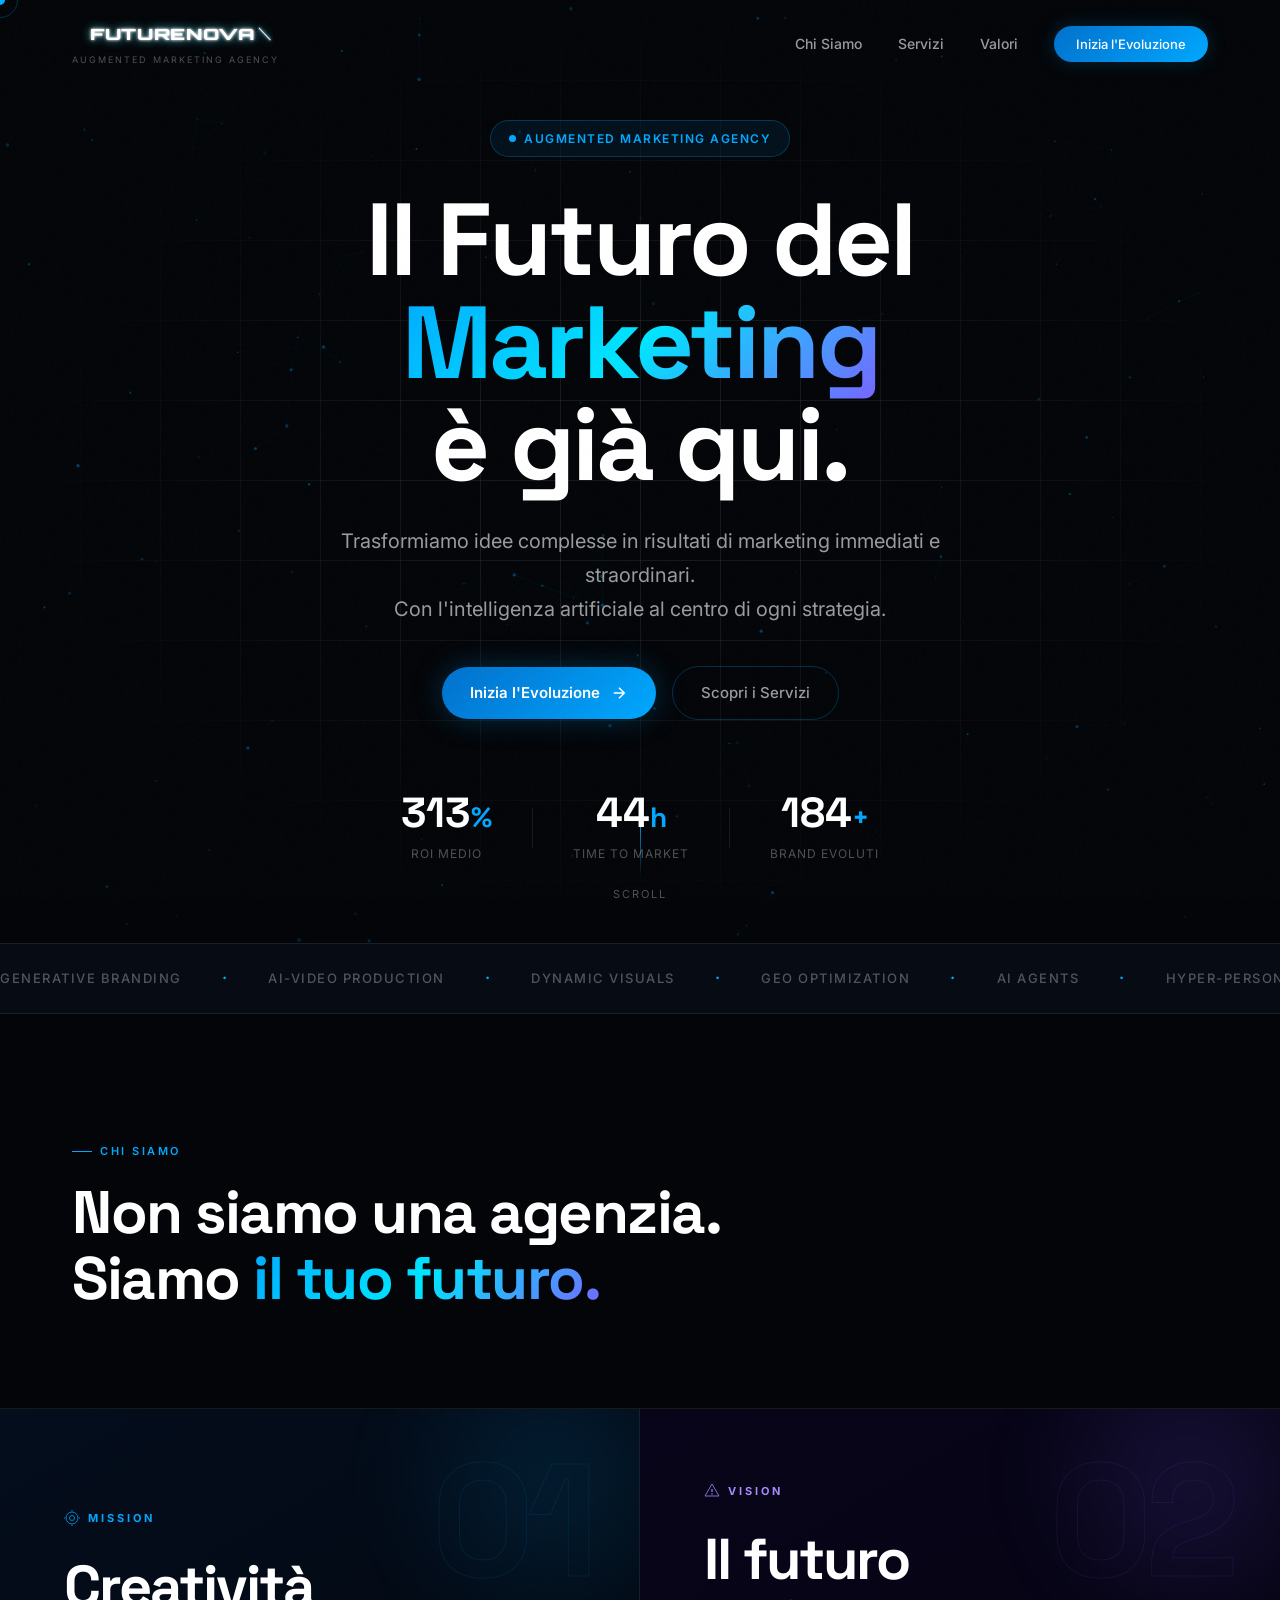
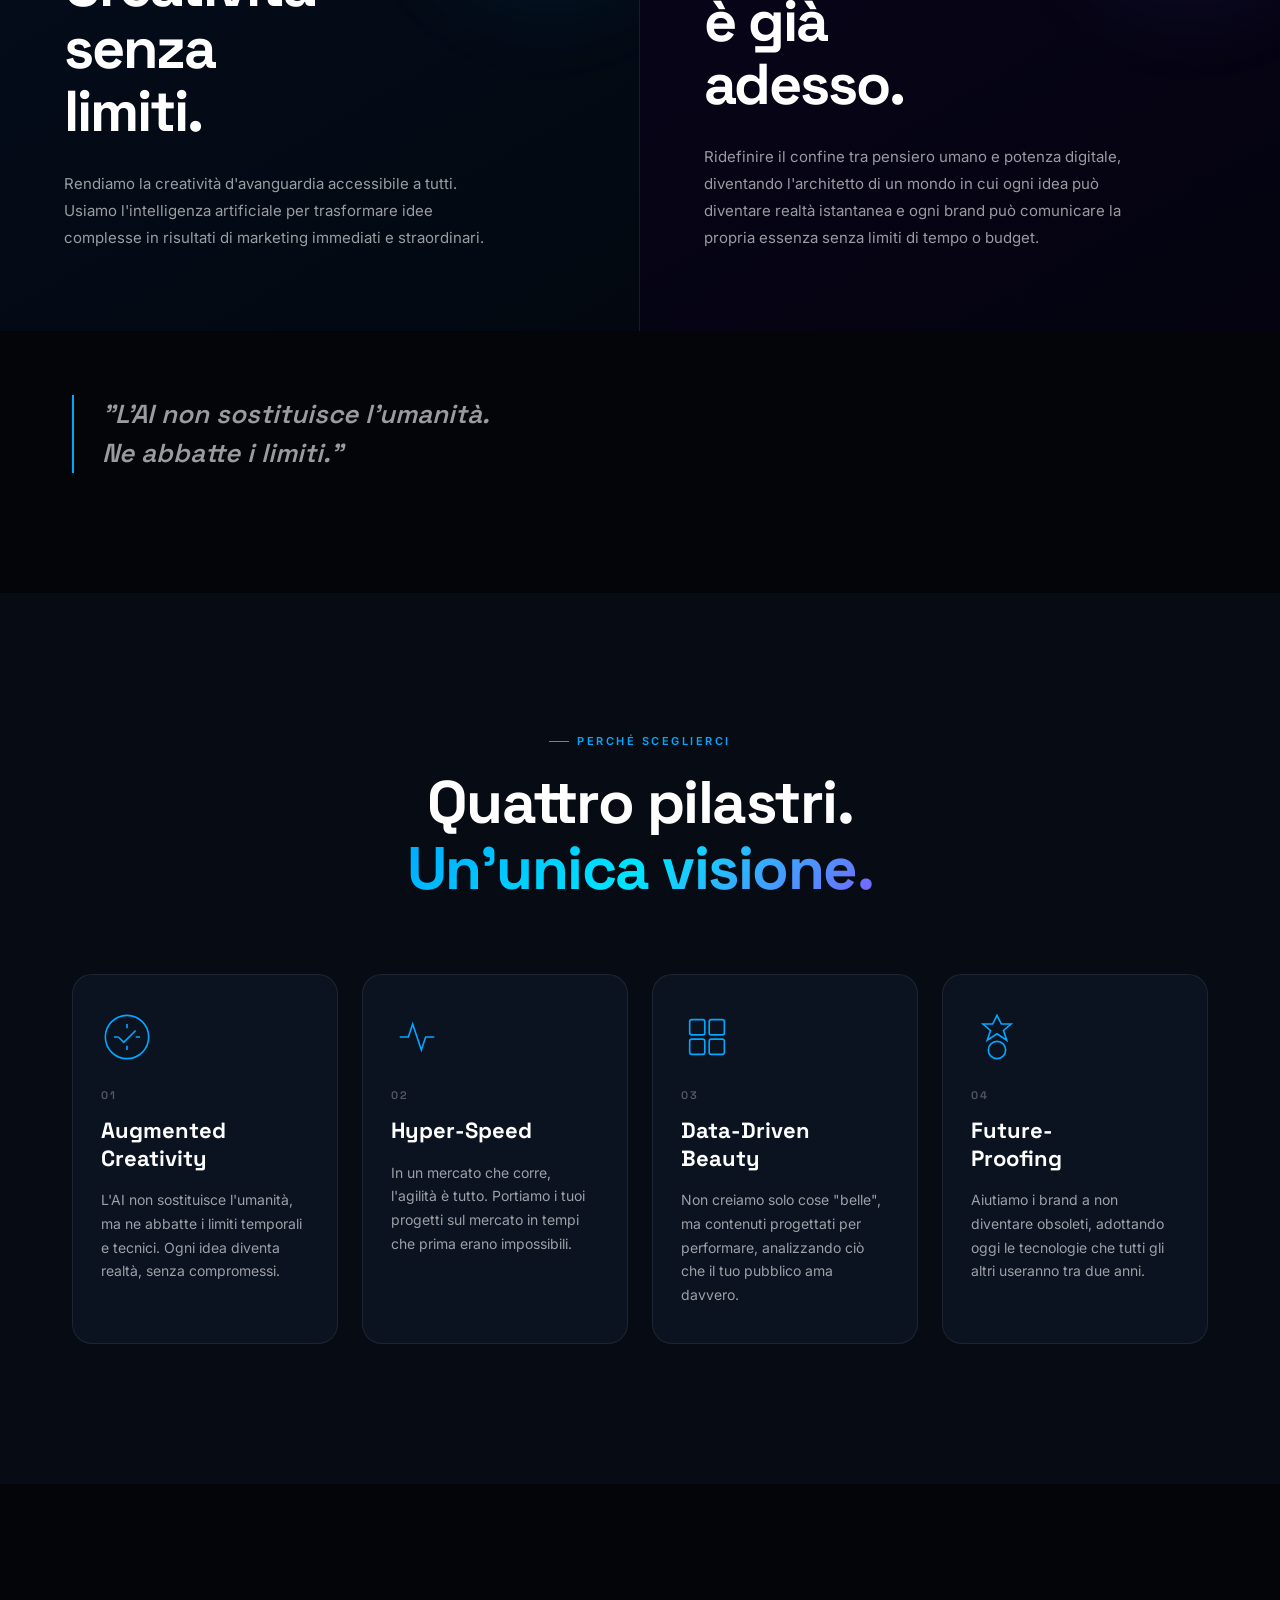
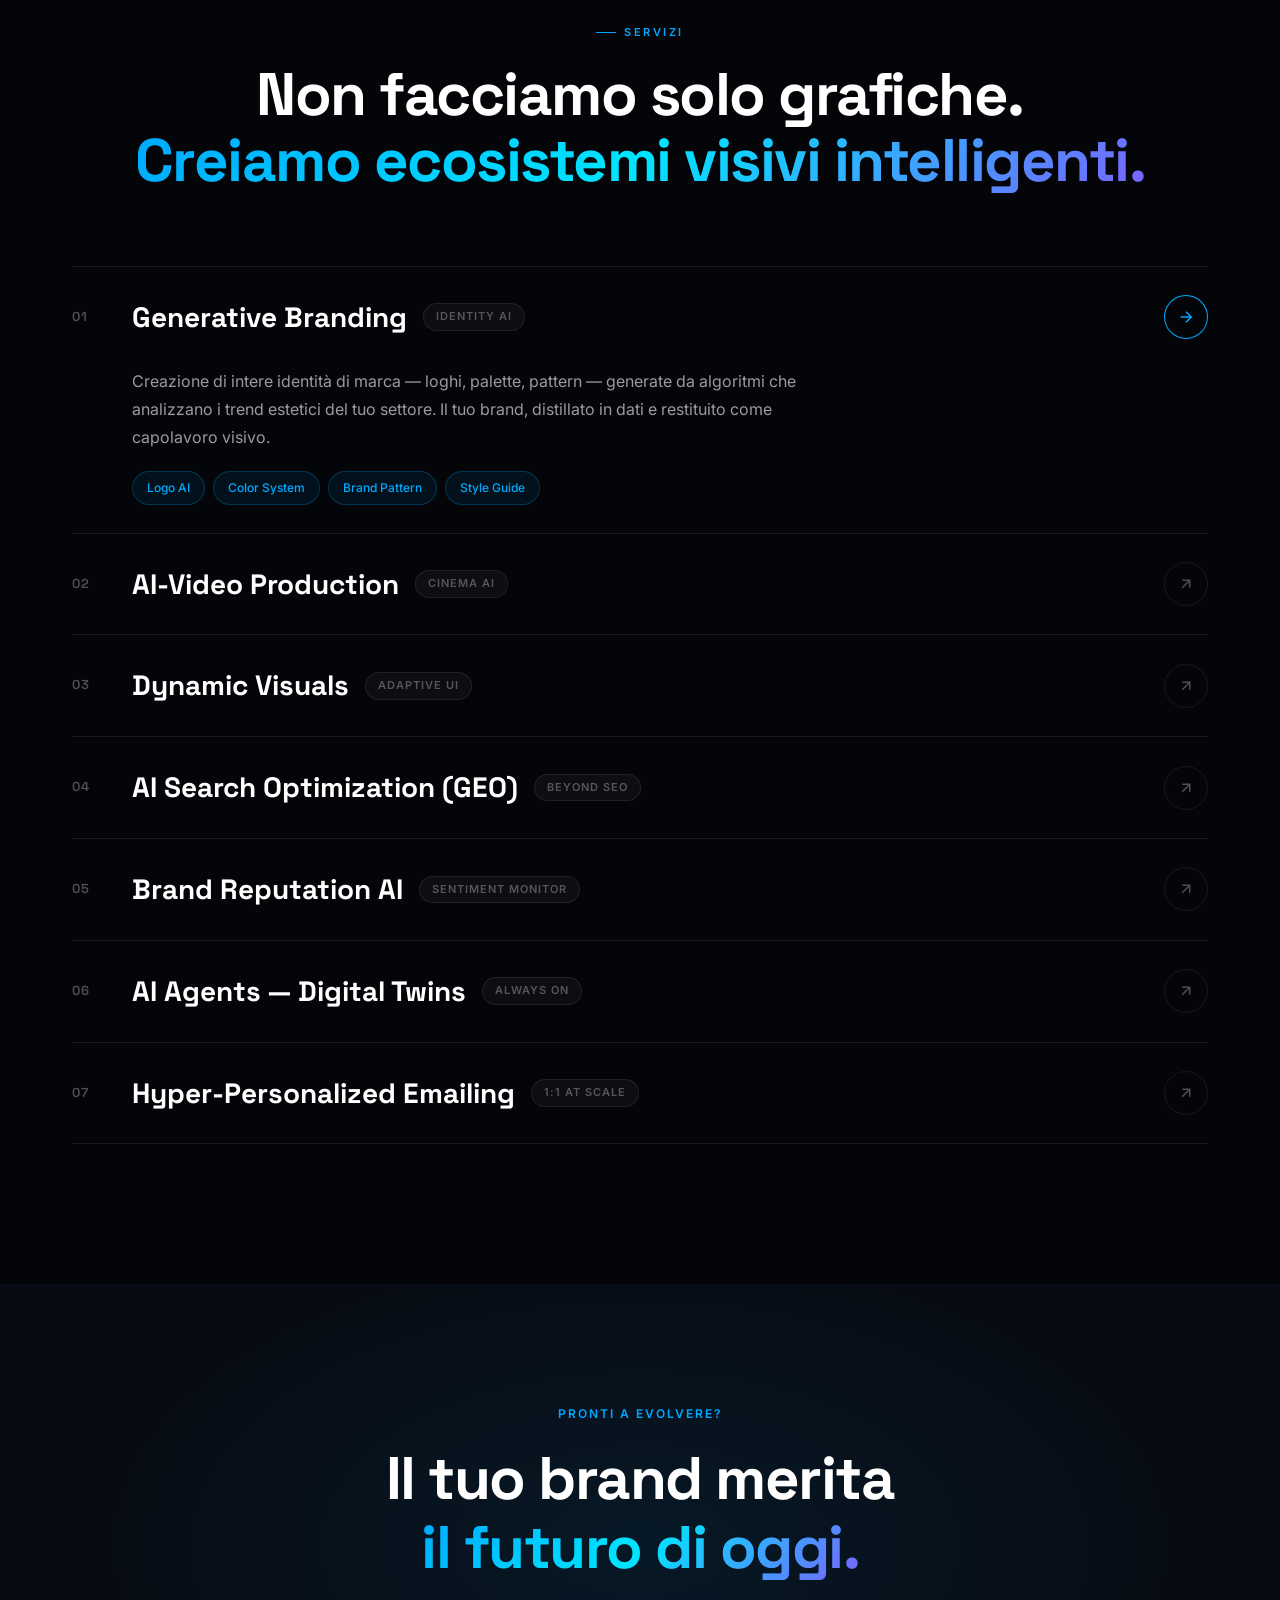
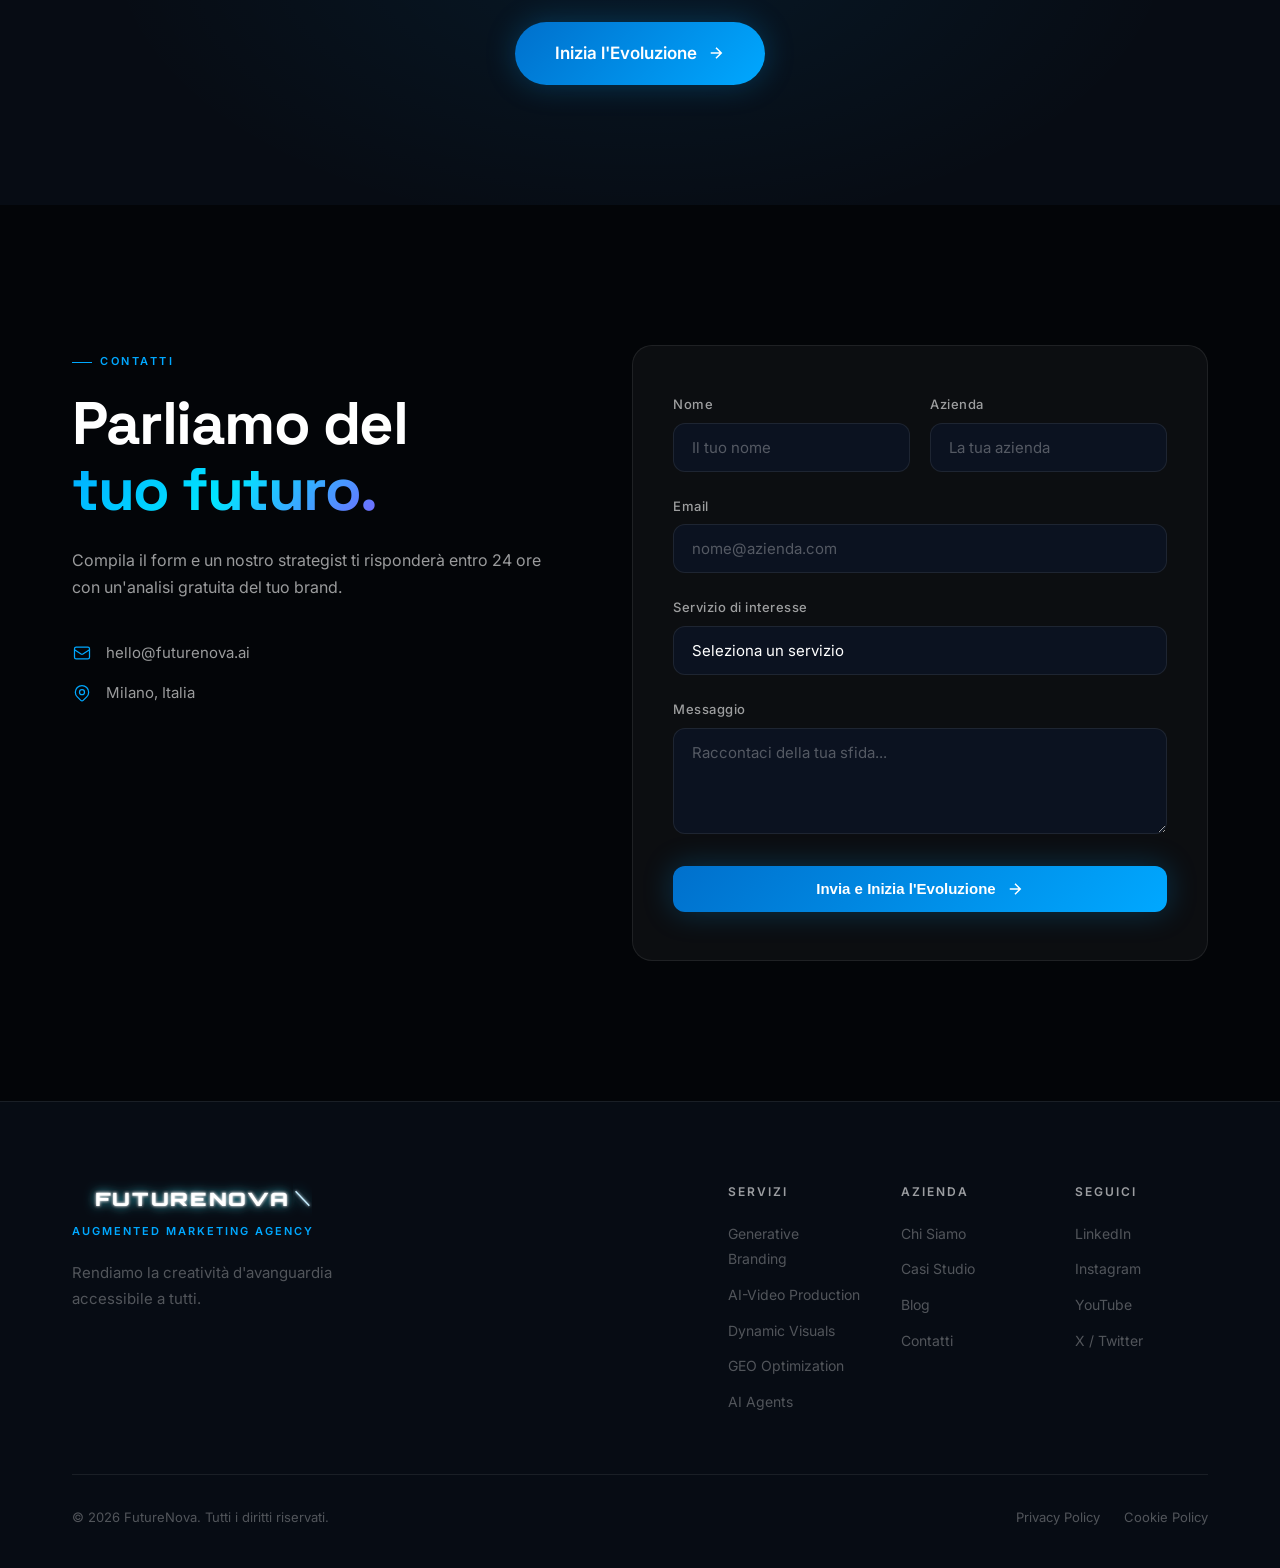
==== commit 61832c62: "Fix logo (SVG inline glow) + redesign Mission/Vision panels Logo: - Replace CSS-based logo with inli" ====
--- a/index.html
+++ b/index.html
@@ -22,11 +22,28 @@
   <nav class="nav" id="nav">
     <div class="nav-inner">
       <a href="#" class="nav-logo">
-        <div class="logo-wordmark-wrap">
-          <div class="logo-beam-left"></div>
-          <span class="logo-wordmark">FUTURE<span class="logo-mid-spark" aria-hidden="true"></span>NOVA</span>
-          <div class="logo-beam-right"></div>
-        </div>
+        <svg class="logo-svg" viewBox="0 0 260 36" fill="none" xmlns="http://www.w3.org/2000/svg">
+          <defs>
+            <filter id="fn-glow" x="-15%" y="-120%" width="130%" height="340%">
+              <feGaussianBlur in="SourceGraphic" stdDeviation="2" result="b1"/>
+              <feGaussianBlur in="SourceGraphic" stdDeviation="6" result="b2"/>
+              <feColorMatrix in="b2" type="matrix"
+                values="0 0 0 0 0.05  0 0.3 0 0 0.55  0 0 1 0 1  0 0 0 0.9 0" result="blue"/>
+              <feMerge>
+                <feMergeNode in="blue"/>
+                <feMergeNode in="b1"/>
+                <feMergeNode in="SourceGraphic"/>
+              </feMerge>
+            </filter>
+          </defs>
+          <line x1="1" y1="18" x2="20" y2="18" stroke="#9fd8ff" stroke-width="1.5" filter="url(#fn-glow)"/>
+          <line x1="1" y1="10" x2="1" y2="26" stroke="white" stroke-width="1.2" filter="url(#fn-glow)"/>
+          <text x="24" y="26" font-family="Orbitron,monospace" font-weight="900" font-size="20"
+            textLength="213" lengthAdjust="spacingAndGlyphs" fill="white" filter="url(#fn-glow)">FUTURENOVA</text>
+          <line x1="240" y1="18" x2="258" y2="18" stroke="#9fd8ff" stroke-width="1.5" filter="url(#fn-glow)"/>
+          <line x1="258" y1="10" x2="258" y2="26" stroke="white" stroke-width="1.2" filter="url(#fn-glow)"/>
+          <line x1="243" y1="10" x2="258" y2="26" stroke="#c8eeff" stroke-width="1.5" filter="url(#fn-glow)"/>
+        </svg>
         <span class="logo-tag">augmented marketing agency</span>
       </a>
       <ul class="nav-links">
@@ -122,79 +139,53 @@
   <!-- CHI SIAMO -->
   <section class="about" id="chi-siamo">
     <div class="container">
-      <div class="about-grid">
-        <div class="about-left">
-          <div class="section-label reveal">Chi Siamo</div>
-          <h2 class="section-title reveal">
-            Non siamo una<br />
-            agenzia. Siamo<br />
-            <span class="gradient-text">il tuo futuro.</span>
-          </h2>
-          <div class="about-visual reveal">
-            <div class="orb orb-1"></div>
-            <div class="orb orb-2"></div>
-            <div class="orb orb-3"></div>
-            <div class="about-ring">
-              <svg viewBox="0 0 200 200" class="ring-svg">
-                <circle cx="100" cy="100" r="90" class="ring-track" />
-                <circle cx="100" cy="100" r="90" class="ring-progress" />
-              </svg>
-              <div class="ring-label">AI<br/>Powered</div>
-            </div>
-          </div>
-        </div>
-        <div class="about-right">
-          <div class="mv-grid">
-
-            <div class="mv-card reveal" data-delay="0">
-              <div class="mv-card-glow"></div>
-              <div class="mv-card-bg-text">M</div>
-              <div class="mv-card-top">
-                <div class="mv-icon">
-                  <svg viewBox="0 0 40 40" fill="none" stroke="currentColor" stroke-width="1.4">
-                    <circle cx="20" cy="20" r="16"/>
-                    <circle cx="20" cy="20" r="8"/>
-                    <circle cx="20" cy="20" r="2" fill="currentColor" stroke="none"/>
-                    <line x1="20" y1="4" x2="20" y2="0"/>
-                    <line x1="20" y1="36" x2="20" y2="40"/>
-                    <line x1="4" y1="20" x2="0" y2="20"/>
-                    <line x1="36" y1="20" x2="40" y2="20"/>
-                  </svg>
-                </div>
-                <div class="mv-label">Mission</div>
-              </div>
-              <h3 class="mv-headline">Creatività<br/>senza limiti.</h3>
-              <p class="mv-text">Rendiamo la creatività d'avanguardia accessibile a tutti. Usiamo l'intelligenza artificiale per trasformare idee complesse in risultati di marketing immediati e straordinari.</p>
-              <div class="mv-card-line"></div>
-            </div>
-
-            <div class="mv-card mv-card--vision reveal" data-delay="150">
-              <div class="mv-card-glow mv-card-glow--v"></div>
-              <div class="mv-card-bg-text">V</div>
-              <div class="mv-card-top">
-                <div class="mv-icon mv-icon--v">
-                  <svg viewBox="0 0 40 40" fill="none" stroke="currentColor" stroke-width="1.4">
-                    <path d="M4 8h32M4 8l16 24L36 8"/>
-                    <path d="M10 8l10 15 10-15" opacity="0.4"/>
-                    <circle cx="20" cy="32" r="2" fill="currentColor" stroke="none"/>
-                  </svg>
-                </div>
-                <div class="mv-label mv-label--v">Vision</div>
-              </div>
-              <h3 class="mv-headline">Il futuro<br/>è adesso.</h3>
-              <p class="mv-text">Ridefinire il confine tra pensiero umano e potenza digitale, diventando l'architetto di un mondo in cui ogni idea può diventare realtà istantanea e ogni brand può comunicare la propria essenza senza limiti di tempo o budget.</p>
-              <div class="mv-card-line mv-card-line--v"></div>
-            </div>
-
-          </div>
-
-          <div class="about-quote reveal">
-            <blockquote>
-              "L'AI non sostituisce l'umanità.<br />
-              Ne abbatte i limiti."
-            </blockquote>
-          </div>
-        </div>
+      <div class="about-intro">
+        <div class="section-label reveal">Chi Siamo</div>
+        <h2 class="section-title reveal">
+          Non siamo una agenzia.<br />Siamo
+          <span class="gradient-text">il tuo futuro.</span>
+        </h2>
+      </div>
+    </div>
+
+    <div class="mv-showcase">
+
+      <div class="mv-pane mv-pane--m reveal">
+        <div class="mv-pane-num" aria-hidden="true">01</div>
+        <div class="mv-pane-inner">
+          <div class="mv-pane-label">
+            <svg width="16" height="16" viewBox="0 0 16 16" fill="none"><circle cx="8" cy="8" r="6" stroke="currentColor" stroke-width="1"/><circle cx="8" cy="8" r="2.5" stroke="currentColor" stroke-width="1"/><line x1="8" y1="1" x2="8" y2="0" stroke="currentColor"/><line x1="8" y1="15" x2="8" y2="16" stroke="currentColor"/><line x1="1" y1="8" x2="0" y2="8" stroke="currentColor"/><line x1="15" y1="8" x2="16" y2="8" stroke="currentColor"/></svg>
+            Mission
+          </div>
+          <h3 class="mv-pane-title">Creatività<br/>senza<br/>limiti.</h3>
+          <p>Rendiamo la creatività d'avanguardia accessibile a tutti. Usiamo l'intelligenza artificiale per trasformare idee complesse in risultati di marketing immediati e straordinari.</p>
+        </div>
+        <div class="mv-pane-orb"></div>
+        <div class="mv-pane-grid"></div>
+      </div>
+
+      <div class="mv-pane mv-pane--v reveal" data-delay="200">
+        <div class="mv-pane-num" aria-hidden="true">02</div>
+        <div class="mv-pane-inner">
+          <div class="mv-pane-label mv-pane-label--v">
+            <svg width="16" height="16" viewBox="0 0 16 16" fill="none"><polygon points="8,1 15,13 1,13" stroke="currentColor" stroke-width="1" fill="none"/><line x1="8" y1="6" x2="8" y2="9" stroke="currentColor" stroke-width="1.5"/><circle cx="8" cy="11" r="0.8" fill="currentColor"/></svg>
+            Vision
+          </div>
+          <h3 class="mv-pane-title">Il futuro<br/>è già<br/>adesso.</h3>
+          <p>Ridefinire il confine tra pensiero umano e potenza digitale, diventando l'architetto di un mondo in cui ogni idea può diventare realtà istantanea e ogni brand può comunicare la propria essenza senza limiti di tempo o budget.</p>
+        </div>
+        <div class="mv-pane-orb mv-pane-orb--v"></div>
+        <div class="mv-pane-grid"></div>
+      </div>
+
+    </div>
+
+    <div class="container">
+      <div class="about-quote reveal">
+        <blockquote>
+          "L'AI non sostituisce l'umanità.<br />
+          Ne abbatte i limiti."
+        </blockquote>
       </div>
     </div>
   </section>
@@ -487,11 +478,24 @@
       <div class="footer-top">
         <div class="footer-brand">
           <div class="footer-logo">
-            <div class="logo-wordmark-wrap logo-wordmark-wrap--footer">
-              <div class="logo-beam-left"></div>
-              <span class="logo-wordmark logo-wordmark--footer">FUTURE<span class="logo-mid-spark" aria-hidden="true"></span>NOVA</span>
-              <div class="logo-beam-right"></div>
-            </div>
+            <svg class="logo-svg logo-svg--footer" viewBox="0 0 260 36" fill="none" xmlns="http://www.w3.org/2000/svg">
+              <defs>
+                <filter id="fn-glow-f" x="-15%" y="-120%" width="130%" height="340%">
+                  <feGaussianBlur in="SourceGraphic" stdDeviation="2" result="b1"/>
+                  <feGaussianBlur in="SourceGraphic" stdDeviation="6" result="b2"/>
+                  <feColorMatrix in="b2" type="matrix"
+                    values="0 0 0 0 0.05  0 0.3 0 0 0.55  0 0 1 0 1  0 0 0 0.9 0" result="blue"/>
+                  <feMerge><feMergeNode in="blue"/><feMergeNode in="b1"/><feMergeNode in="SourceGraphic"/></feMerge>
+                </filter>
+              </defs>
+              <line x1="1" y1="18" x2="20" y2="18" stroke="#9fd8ff" stroke-width="1.5" filter="url(#fn-glow-f)"/>
+              <line x1="1" y1="10" x2="1" y2="26" stroke="white" stroke-width="1.2" filter="url(#fn-glow-f)"/>
+              <text x="24" y="26" font-family="Orbitron,monospace" font-weight="900" font-size="20"
+                textLength="213" lengthAdjust="spacingAndGlyphs" fill="white" filter="url(#fn-glow-f)">FUTURENOVA</text>
+              <line x1="240" y1="18" x2="258" y2="18" stroke="#9fd8ff" stroke-width="1.5" filter="url(#fn-glow-f)"/>
+              <line x1="258" y1="10" x2="258" y2="26" stroke="white" stroke-width="1.2" filter="url(#fn-glow-f)"/>
+              <line x1="243" y1="10" x2="258" y2="26" stroke="#c8eeff" stroke-width="1.5" filter="url(#fn-glow-f)"/>
+            </svg>
           </div>
           <p class="footer-tagline">Augmented Marketing Agency</p>
           <p class="footer-mission">Rendiamo la creatività d'avanguardia<br />accessibile a tutti.</p>
--- a/styles.css
+++ b/styles.css
@@ -165,105 +165,14 @@
   color: var(--white-30); font-weight: 400; margin-top: 3px;
 }
 
-/* ── LOGO WORDMARK (Orbitron glow) ── */
-.logo-wordmark-wrap {
-  display: flex; align-items: center; gap: 0;
-}
-
-.logo-wordmark {
-  font-family: 'Orbitron', 'Space Grotesk', sans-serif;
-  font-weight: 900;
-  font-size: 21px;
-  letter-spacing: 3.5px;
-  color: #ffffff;
-  position: relative;
-  text-shadow:
-    0 0 4px #fff,
-    0 0 10px rgba(200, 240, 255, 1),
-    0 0 22px rgba(80, 195, 255, 0.9),
-    0 0 45px rgba(0, 155, 255, 0.75),
-    0 0 80px rgba(0, 115, 255, 0.55),
-    0 0 140px rgba(0, 75, 255, 0.3);
-}
-
-/* Middle spark between FUTURE and NOVA */
-.logo-mid-spark {
-  display: inline-block;
-  width: 0; height: 0;
-  position: relative;
-  vertical-align: middle;
-}
-.logo-mid-spark::before {
-  content: '';
-  position: absolute;
-  left: 0; top: 50%;
-  width: 1.5px; height: 16px;
-  transform: translate(-50%, -50%);
-  background: linear-gradient(to bottom, transparent, rgba(200,240,255,0.9), #fff, rgba(200,240,255,0.9), transparent);
-  box-shadow: 0 0 6px 3px rgba(100, 200, 255, 0.7);
-}
-
-/* Left beam */
-.logo-beam-left {
-  width: 30px; height: 1.5px; flex-shrink: 0;
-  background: linear-gradient(to right, transparent, rgba(120,210,255,0.65), rgba(255,255,255,0.95));
-  box-shadow: 0 0 8px 2px rgba(80,185,255,0.7), 0 0 20px 4px rgba(0,120,255,0.45);
-  position: relative;
-}
-/* Vertical cross on left beam */
-.logo-beam-left::before {
-  content: '';
-  position: absolute;
-  right: 0; top: 50%;
-  width: 1.5px; height: 18px;
-  transform: translate(50%, -50%);
-  background: linear-gradient(to bottom, transparent, rgba(200,240,255,0.85), #fff, rgba(200,240,255,0.85), transparent);
-  box-shadow: 0 0 6px 2px rgba(100,200,255,0.65);
-}
-
-/* Right beam */
-.logo-beam-right {
-  width: 30px; height: 1.5px; flex-shrink: 0;
-  background: linear-gradient(to left, transparent, rgba(120,210,255,0.65), rgba(255,255,255,0.95));
-  box-shadow: 0 0 8px 2px rgba(80,185,255,0.7), 0 0 20px 4px rgba(0,120,255,0.45);
-  position: relative;
-}
-/* Vertical cross on right */
-.logo-beam-right::before {
-  content: '';
-  position: absolute;
-  left: 0; top: 50%;
-  width: 1.5px; height: 18px;
-  transform: translate(-50%, -50%);
-  background: linear-gradient(to bottom, transparent, rgba(200,240,255,0.85), #fff, rgba(200,240,255,0.85), transparent);
-  box-shadow: 0 0 6px 2px rgba(100,200,255,0.65);
-}
-/* Diagonal lightning bolt on right (characteristic of the logo) */
-.logo-beam-right::after {
-  content: '';
-  position: absolute;
-  left: 0; top: 50%;
-  width: 20px; height: 1.5px;
-  transform: translateY(-50%) rotate(42deg);
-  transform-origin: left center;
-  background: linear-gradient(to right, rgba(255,255,255,0.9), rgba(100,200,255,0.4), transparent);
-  box-shadow: 0 0 5px 1px rgba(100,200,255,0.55);
-}
-
-/* Footer logo bigger */
-.logo-wordmark--footer {
-  font-size: 28px; letter-spacing: 4px;
-}
-.logo-wordmark-wrap--footer .logo-beam-left,
-.logo-wordmark-wrap--footer .logo-beam-right {
-  width: 40px;
-}
-.logo-wordmark-wrap--footer .logo-beam-left::before,
-.logo-wordmark-wrap--footer .logo-beam-right::before {
-  height: 24px;
-}
-.logo-wordmark-wrap--footer .logo-mid-spark::before {
-  height: 22px;
+/* ── LOGO SVG ── */
+.logo-svg {
+  display: block;
+  width: 200px; height: 28px;
+  overflow: visible;
+}
+.logo-svg--footer {
+  width: 240px; height: 33px;
 }
 .nav-links {
   display: flex; align-items: center; gap: 36px;
@@ -421,157 +330,117 @@
 
 /* ── ABOUT ── */
 .about {
-  padding: 140px 0;
+  padding: 120px 0 0;
   background: var(--bg);
 }
-.about-grid {
-  display: grid; grid-template-columns: 1fr 1fr; gap: 80px; align-items: center;
-}
-.about-visual {
-  position: relative; width: 280px; height: 280px; margin: 48px auto 0;
-}
-.orb {
-  position: absolute; border-radius: 50%; filter: blur(40px);
-}
-.orb-1 {
-  width: 200px; height: 200px; background: rgba(0,168,255,0.15);
-  top: 50%; left: 50%; transform: translate(-50%, -50%);
-  animation: orb-float 6s ease-in-out infinite;
-}
-.orb-2 {
-  width: 120px; height: 120px; background: rgba(123,97,255,0.15);
-  top: 10%; right: 10%;
-  animation: orb-float 8s ease-in-out infinite reverse;
-}
-.orb-3 {
-  width: 80px; height: 80px; background: rgba(0,229,255,0.12);
-  bottom: 10%; left: 10%;
-  animation: orb-float 5s ease-in-out infinite;
-}
-@keyframes orb-float {
-  0%, 100% { transform: translate(0, 0); }
-  50% { transform: translate(10px, -10px); }
-}
-.about-ring {
-  position: absolute; inset: 0; display: flex; align-items: center; justify-content: center;
-}
-.ring-svg {
-  position: absolute; inset: 0; width: 100%; height: 100%;
-  transform: rotate(-90deg);
-}
-.ring-track { fill: none; stroke: var(--border); stroke-width: 1; }
-.ring-progress {
-  fill: none; stroke: var(--blue); stroke-width: 1.5;
-  stroke-dasharray: 565; stroke-dashoffset: 170;
-  stroke-linecap: round;
-  animation: ring-spin 12s linear infinite;
-}
-@keyframes ring-spin {
-  0% { stroke-dashoffset: 565; }
-  100% { stroke-dashoffset: -565; }
-}
-.ring-label {
-  font-family: var(--font-main); font-size: 24px; font-weight: 700;
-  text-align: center; line-height: 1.2; color: var(--blue);
-  text-shadow: 0 0 20px var(--glow);
-}
-
-/* ── MISSION / VISION CARDS ── */
-.mv-grid {
-  display: grid; grid-template-columns: 1fr 1fr; gap: 20px;
-  margin-bottom: 32px;
-}
-
-.mv-card {
+.about-intro { padding-bottom: 72px; }
+
+/* ── MISSION / VISION — DRAMATIC PANELS ── */
+.mv-showcase {
+  display: grid; grid-template-columns: 1fr 1fr;
+  border-top: 1px solid var(--border);
+}
+
+.mv-pane {
   position: relative; overflow: hidden;
-  border-radius: 20px; padding: 32px 28px 28px;
-  background: linear-gradient(135deg, rgba(255,255,255,0.05) 0%, rgba(255,255,255,0.02) 100%);
-  border: 1px solid rgba(255,255,255,0.09);
-  transition: transform var(--transition), border-color var(--transition);
-}
-.mv-card::before {
+  padding: 72px 64px 80px;
+  display: flex; flex-direction: column; justify-content: flex-end;
+  min-height: 520px;
+  transition: background 0.5s;
+}
+
+.mv-pane--m {
+  background: linear-gradient(150deg, #040d1c 0%, #030810 100%);
+  border-right: 1px solid var(--border);
+}
+.mv-pane--v {
+  background: linear-gradient(150deg, #08051a 0%, #04030f 100%);
+}
+
+/* Subtle dot-grid texture */
+.mv-pane-grid {
+  position: absolute; inset: 0; pointer-events: none;
+  background-image: radial-gradient(circle, rgba(255,255,255,0.06) 1px, transparent 1px);
+  background-size: 28px 28px;
+  mask-image: linear-gradient(to bottom, transparent 0%, black 40%, black 80%, transparent 100%);
+  opacity: 0; transition: opacity 0.5s;
+}
+.mv-pane:hover .mv-pane-grid { opacity: 1; }
+
+/* Glowing orb */
+.mv-pane-orb {
+  position: absolute; border-radius: 50%; pointer-events: none;
+  width: 380px; height: 380px;
+  top: -120px; right: -100px;
+  background: radial-gradient(circle, rgba(0,168,255,0.12) 0%, transparent 65%);
+  filter: blur(30px);
+  transition: transform 0.8s var(--transition), opacity 0.5s;
+}
+.mv-pane-orb--v {
+  background: radial-gradient(circle, rgba(123,97,255,0.14) 0%, transparent 65%);
+}
+.mv-pane:hover .mv-pane-orb { transform: scale(1.2) translate(10px, -10px); }
+
+/* Giant background number */
+.mv-pane-num {
+  position: absolute; top: 32px; right: 48px;
+  font-family: var(--font-main); font-size: 160px; font-weight: 900;
+  line-height: 1; letter-spacing: -8px;
+  pointer-events: none; user-select: none;
+  color: transparent;
+  -webkit-text-stroke: 1px rgba(255,255,255,0.06);
+  transition: -webkit-text-stroke 0.4s;
+}
+.mv-pane--m .mv-pane-num { -webkit-text-stroke-color: rgba(0,168,255,0.10); }
+.mv-pane--v .mv-pane-num { -webkit-text-stroke-color: rgba(123,97,255,0.10); }
+.mv-pane:hover .mv-pane-num { -webkit-text-stroke-width: 1.5px; }
+.mv-pane--m:hover .mv-pane-num { -webkit-text-stroke-color: rgba(0,168,255,0.18); }
+.mv-pane--v:hover .mv-pane-num { -webkit-text-stroke-color: rgba(123,97,255,0.20); }
+
+/* Content */
+.mv-pane-inner { position: relative; z-index: 2; }
+
+.mv-pane-label {
+  display: inline-flex; align-items: center; gap: 8px;
+  font-size: 11px; font-weight: 700; letter-spacing: 3px; text-transform: uppercase;
+  color: var(--blue); margin-bottom: 28px;
+}
+.mv-pane-label svg { opacity: 0.8; }
+.mv-pane-label--v { color: #a78bfa; }
+.mv-pane-label--v svg { color: #a78bfa; }
+
+.mv-pane-title {
+  font-family: var(--font-main);
+  font-size: clamp(40px, 4.5vw, 58px);
+  font-weight: 900; line-height: 1.08;
+  letter-spacing: -2px; margin-bottom: 28px;
+}
+
+.mv-pane p {
+  font-size: 15px; line-height: 1.8;
+  color: var(--white-60); max-width: 420px;
+}
+
+/* Bottom glow line */
+.mv-pane::after {
   content: '';
-  position: absolute; inset: 0;
-  border-radius: 20px; padding: 1px;
-  background: linear-gradient(135deg, rgba(0,168,255,0.5), rgba(123,97,255,0.2), transparent 60%);
-  -webkit-mask: linear-gradient(#000 0 0) content-box, linear-gradient(#000 0 0);
-  -webkit-mask-composite: xor; mask-composite: exclude;
-  pointer-events: none;
-}
-.mv-card:hover { transform: translateY(-5px); border-color: transparent; }
-.mv-card:hover::before {
-  background: linear-gradient(135deg, rgba(0,168,255,0.8), rgba(0,229,255,0.4), rgba(123,97,255,0.3));
-}
-
-/* Ambient glow behind card */
-.mv-card-glow {
-  position: absolute; width: 160px; height: 160px; border-radius: 50%;
-  background: radial-gradient(circle, rgba(0,168,255,0.18) 0%, transparent 70%);
-  top: -40px; right: -40px; pointer-events: none;
-  filter: blur(20px);
-  transition: opacity 0.4s;
-}
-.mv-card-glow--v {
-  background: radial-gradient(circle, rgba(123,97,255,0.2) 0%, transparent 70%);
-}
-.mv-card:hover .mv-card-glow { opacity: 1.5; }
-
-/* Large watermark letter */
-.mv-card-bg-text {
-  position: absolute; top: 10px; right: 16px;
-  font-family: var(--font-main); font-size: 100px; font-weight: 900;
-  color: rgba(255,255,255,0.03); line-height: 1;
-  pointer-events: none; user-select: none;
-  transition: color 0.4s;
-}
-.mv-card:hover .mv-card-bg-text { color: rgba(0,168,255,0.05); }
-
-/* Top row: icon + label */
-.mv-card-top {
-  display: flex; align-items: center; gap: 12px; margin-bottom: 20px;
-}
-.mv-icon {
-  width: 36px; height: 36px; flex-shrink: 0; color: var(--blue);
-  filter: drop-shadow(0 0 6px rgba(0,168,255,0.6));
-}
-.mv-icon svg { width: 100%; height: 100%; }
-.mv-icon--v { color: #a78bfa; filter: drop-shadow(0 0 6px rgba(123,97,255,0.6)); }
-
-.mv-label {
-  font-size: 10px; font-weight: 700; letter-spacing: 3px; text-transform: uppercase;
-  color: var(--blue);
-}
-.mv-label--v { color: #a78bfa; }
-
-/* Headline */
-.mv-headline {
-  font-family: var(--font-main); font-size: 22px; font-weight: 700;
-  line-height: 1.2; margin-bottom: 14px; letter-spacing: -0.5px;
-}
-
-/* Body text */
-.mv-text {
-  font-size: 13.5px; line-height: 1.75; color: var(--white-60);
-  margin-bottom: 20px;
-}
-
-/* Animated bottom line */
-.mv-card-line {
-  height: 1.5px; border-radius: 1px;
-  background: linear-gradient(to right, var(--blue), rgba(0,229,255,0.4), transparent);
-  transform: scaleX(0.4); transform-origin: left;
-  transition: transform 0.5s var(--transition);
-  box-shadow: 0 0 8px rgba(0,168,255,0.4);
-}
-.mv-card-line--v {
-  background: linear-gradient(to right, #a78bfa, rgba(123,97,255,0.4), transparent);
-  box-shadow: 0 0 8px rgba(123,97,255,0.4);
-}
-.mv-card:hover .mv-card-line { transform: scaleX(1); }
+  position: absolute; bottom: 0; left: 0; right: 0; height: 1px;
+  background: linear-gradient(to right, transparent, rgba(0,168,255,0.4), transparent);
+  opacity: 0; transition: opacity 0.4s;
+}
+.mv-pane--v::after {
+  background: linear-gradient(to right, transparent, rgba(123,97,255,0.4), transparent);
+}
+.mv-pane:hover::after { opacity: 1; }
+
+/* Quote */
+.about-quote {
+  padding: 64px 0 120px;
+}
 .about-quote blockquote {
-  font-family: var(--font-main); font-size: 20px; font-weight: 600;
-  line-height: 1.5; color: var(--white-60);
-  border-left: 2px solid var(--blue); padding-left: 24px;
+  font-family: var(--font-main); font-size: clamp(18px, 2.5vw, 26px);
+  font-weight: 600; line-height: 1.5; color: var(--white-60);
+  border-left: 2px solid var(--blue); padding-left: 28px;
   font-style: italic;
 }
 
@@ -789,10 +658,9 @@
 /* ── RESPONSIVE ── */
 @media (max-width: 1024px) {
   .pillars-grid { grid-template-columns: repeat(2, 1fr); }
-  .about-grid { grid-template-columns: 1fr; gap: 48px; }
-  .about-left { text-align: center; }
-  .about-visual { margin-top: 24px; }
-  .mv-grid { grid-template-columns: 1fr; }
+  .mv-showcase { grid-template-columns: 1fr; }
+  .mv-pane--m { border-right: none; border-bottom: 1px solid var(--border); }
+  .mv-pane { padding: 56px 40px 64px; min-height: 440px; }
 }
 
 @media (max-width: 768px) {
@@ -804,6 +672,10 @@
   .stat-divider { display: none; }
 
   .pillars-grid { grid-template-columns: 1fr; gap: 16px; }
+
+  .mv-pane { padding: 48px 28px 56px; min-height: auto; }
+  .mv-pane-num { font-size: 100px; top: 16px; right: 24px; }
+  .mv-pane-title { font-size: 36px; letter-spacing: -1.5px; }
 
   .contact-grid { grid-template-columns: 1fr; gap: 48px; }
   .contact-form { padding: 32px 24px; }
@@ -822,4 +694,13 @@
   .hero-actions { flex-direction: column; }
   .btn-ghost { width: 100%; justify-content: center; }
   .footer-links { grid-template-columns: 1fr; }
-}
+  .logo-svg { width: 170px; }
+}
+
+@media (max-width: 480px) {
+  .container { padding: 0 20px; }
+  .hero-content { padding: 100px 20px 60px; }
+  .hero-actions { flex-direction: column; }
+  .btn-ghost { width: 100%; justify-content: center; }
+  .footer-links { grid-template-columns: 1fr; }
+}
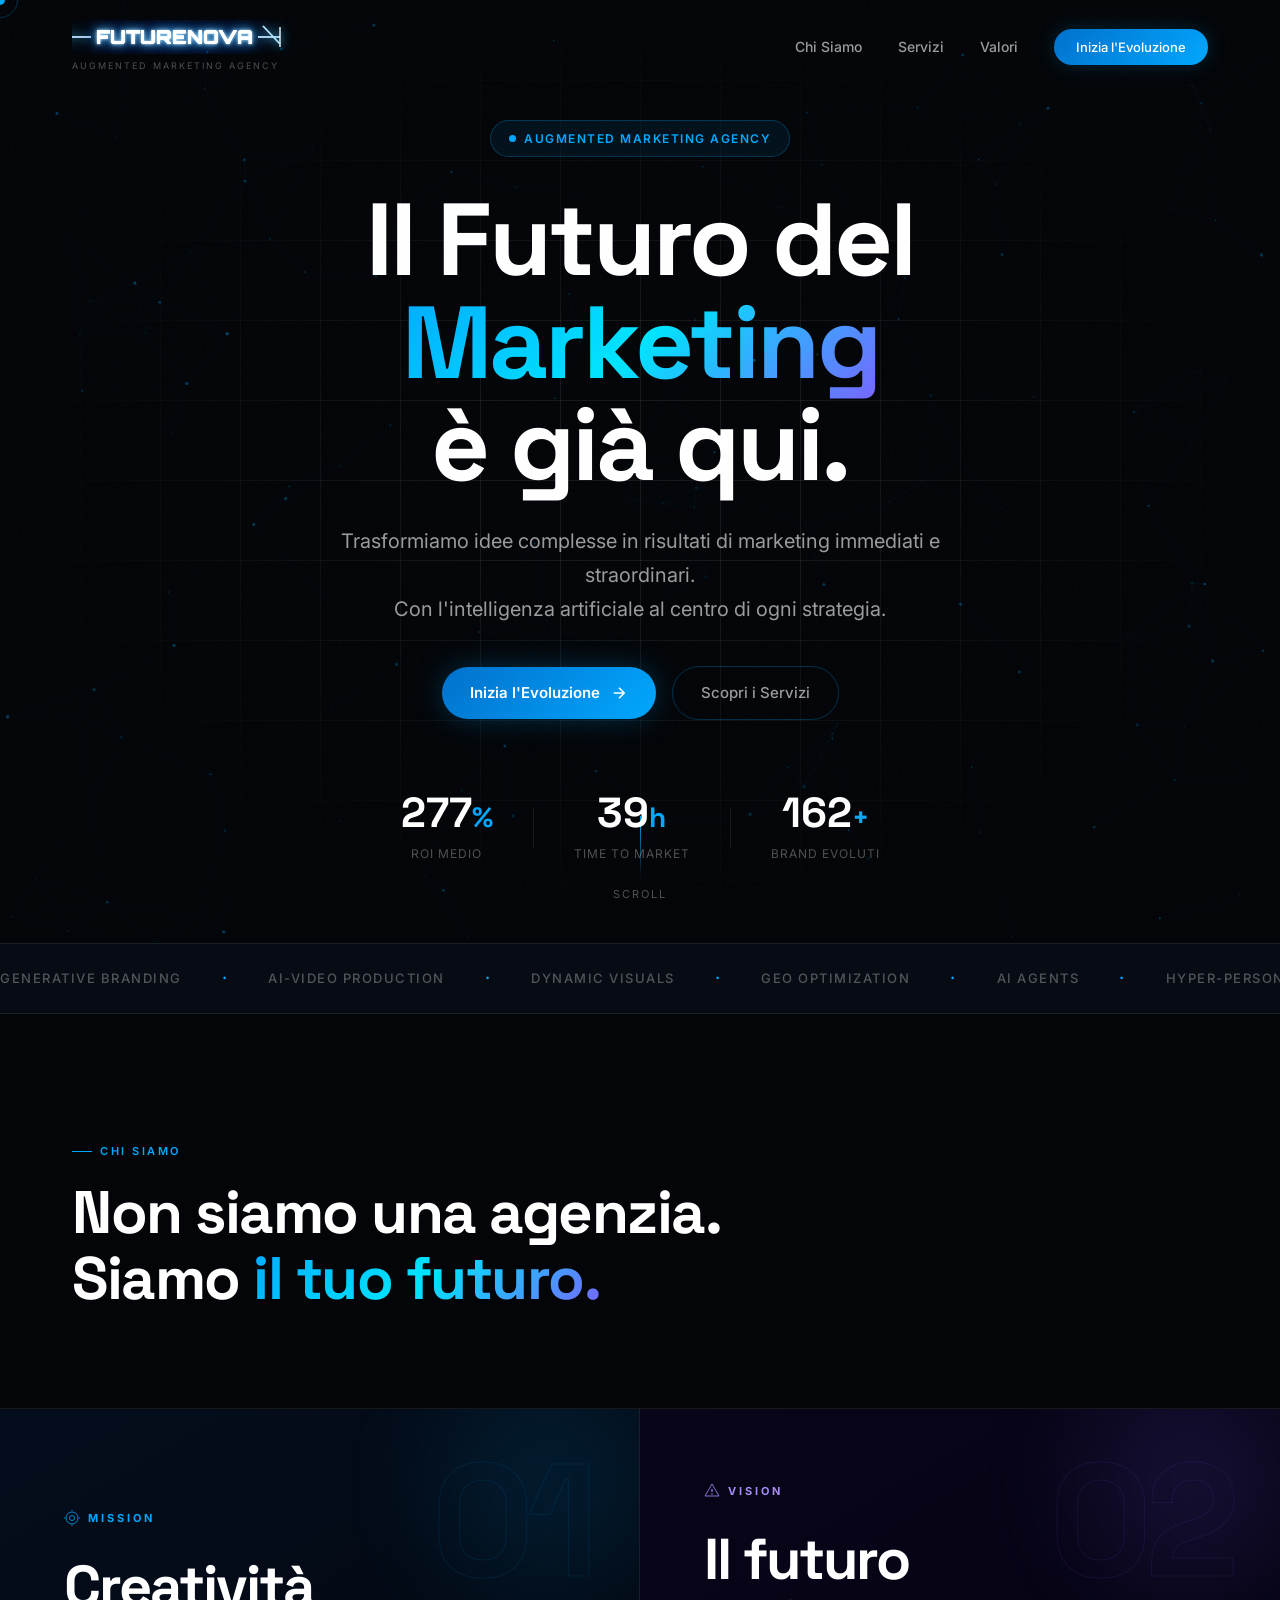
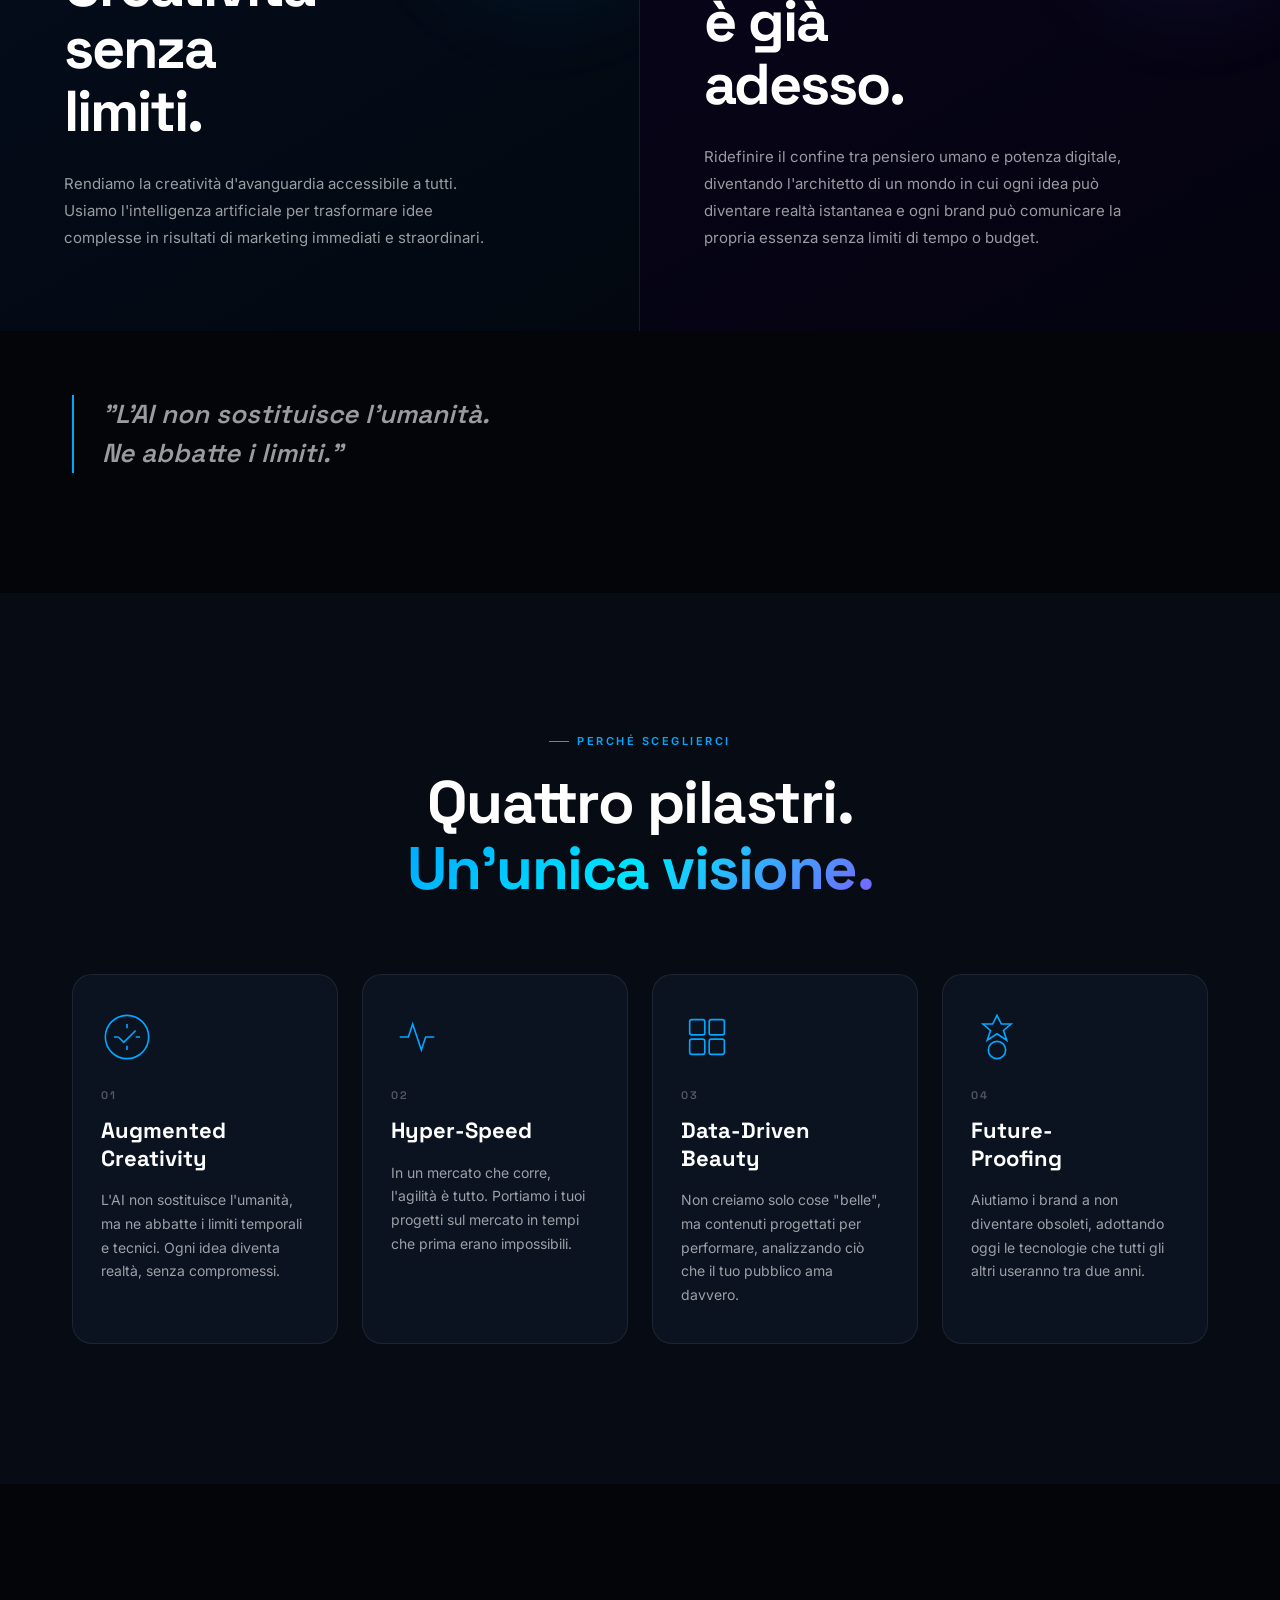
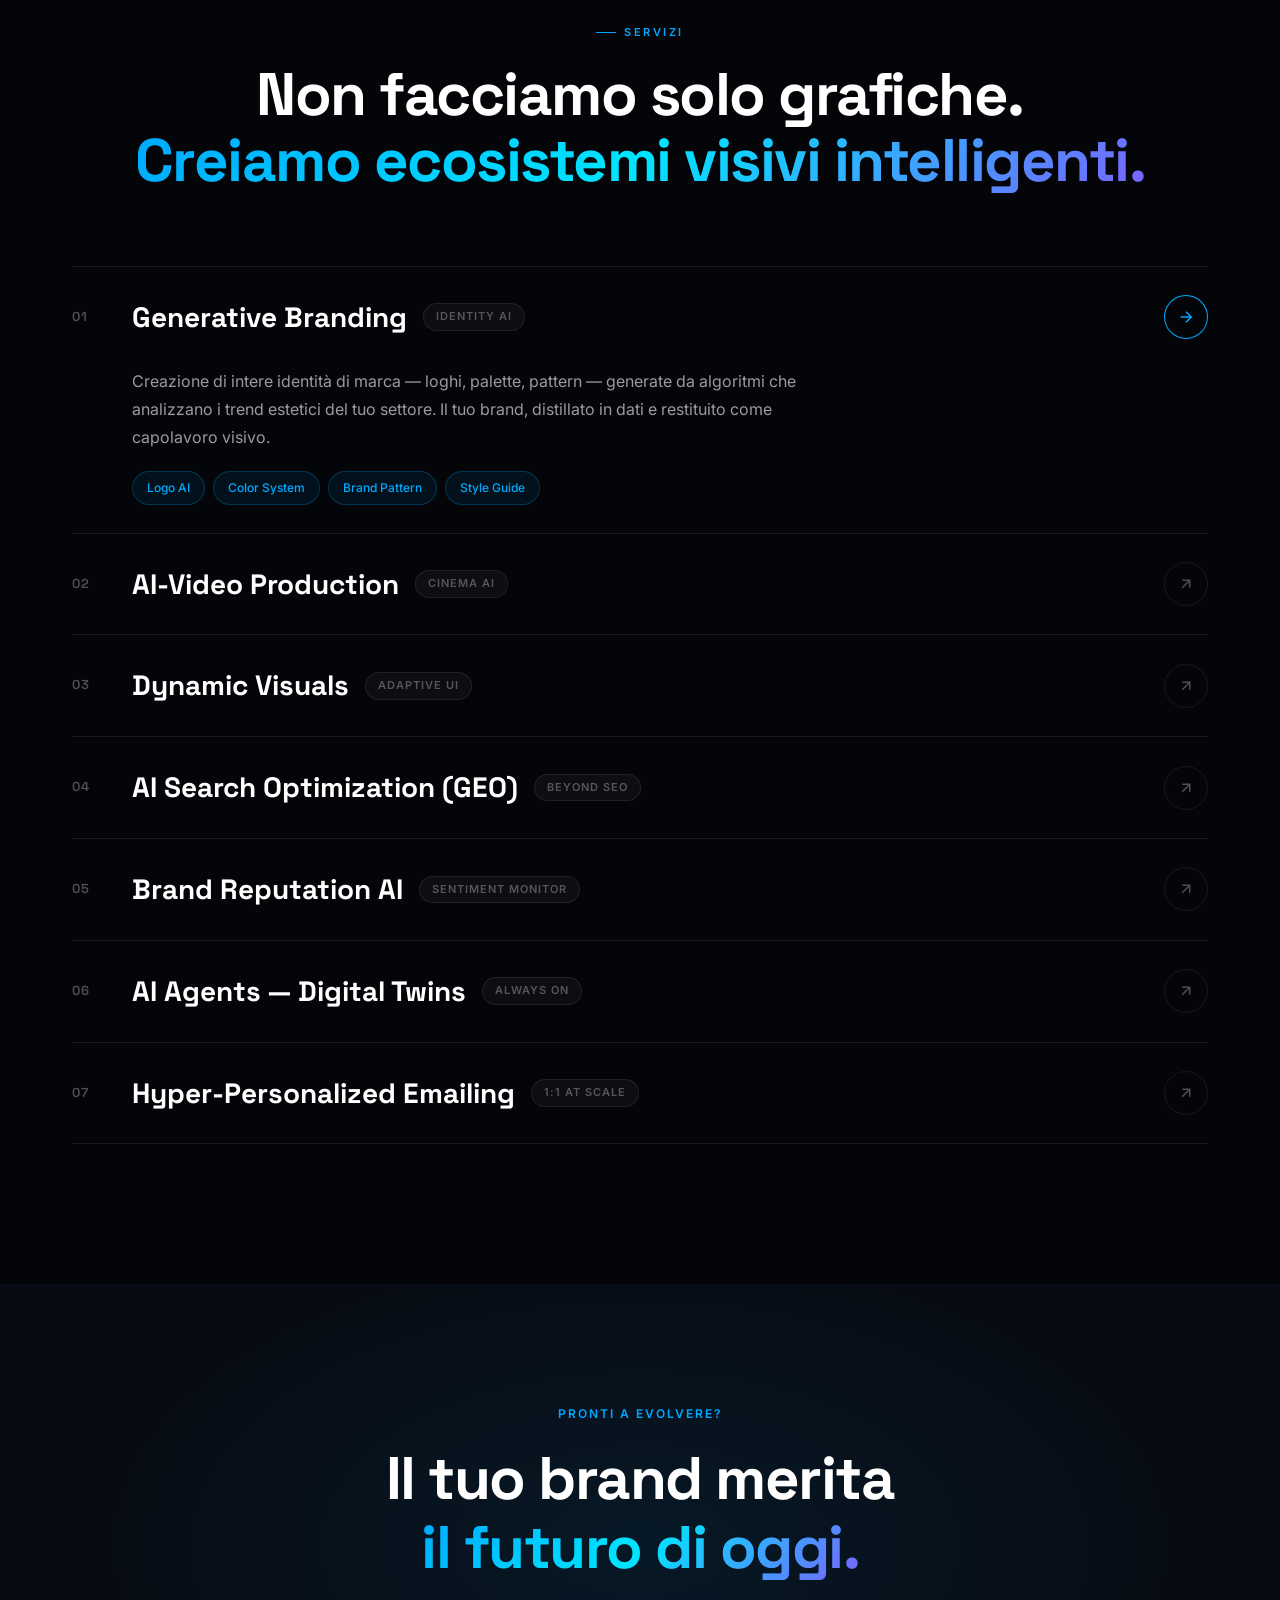
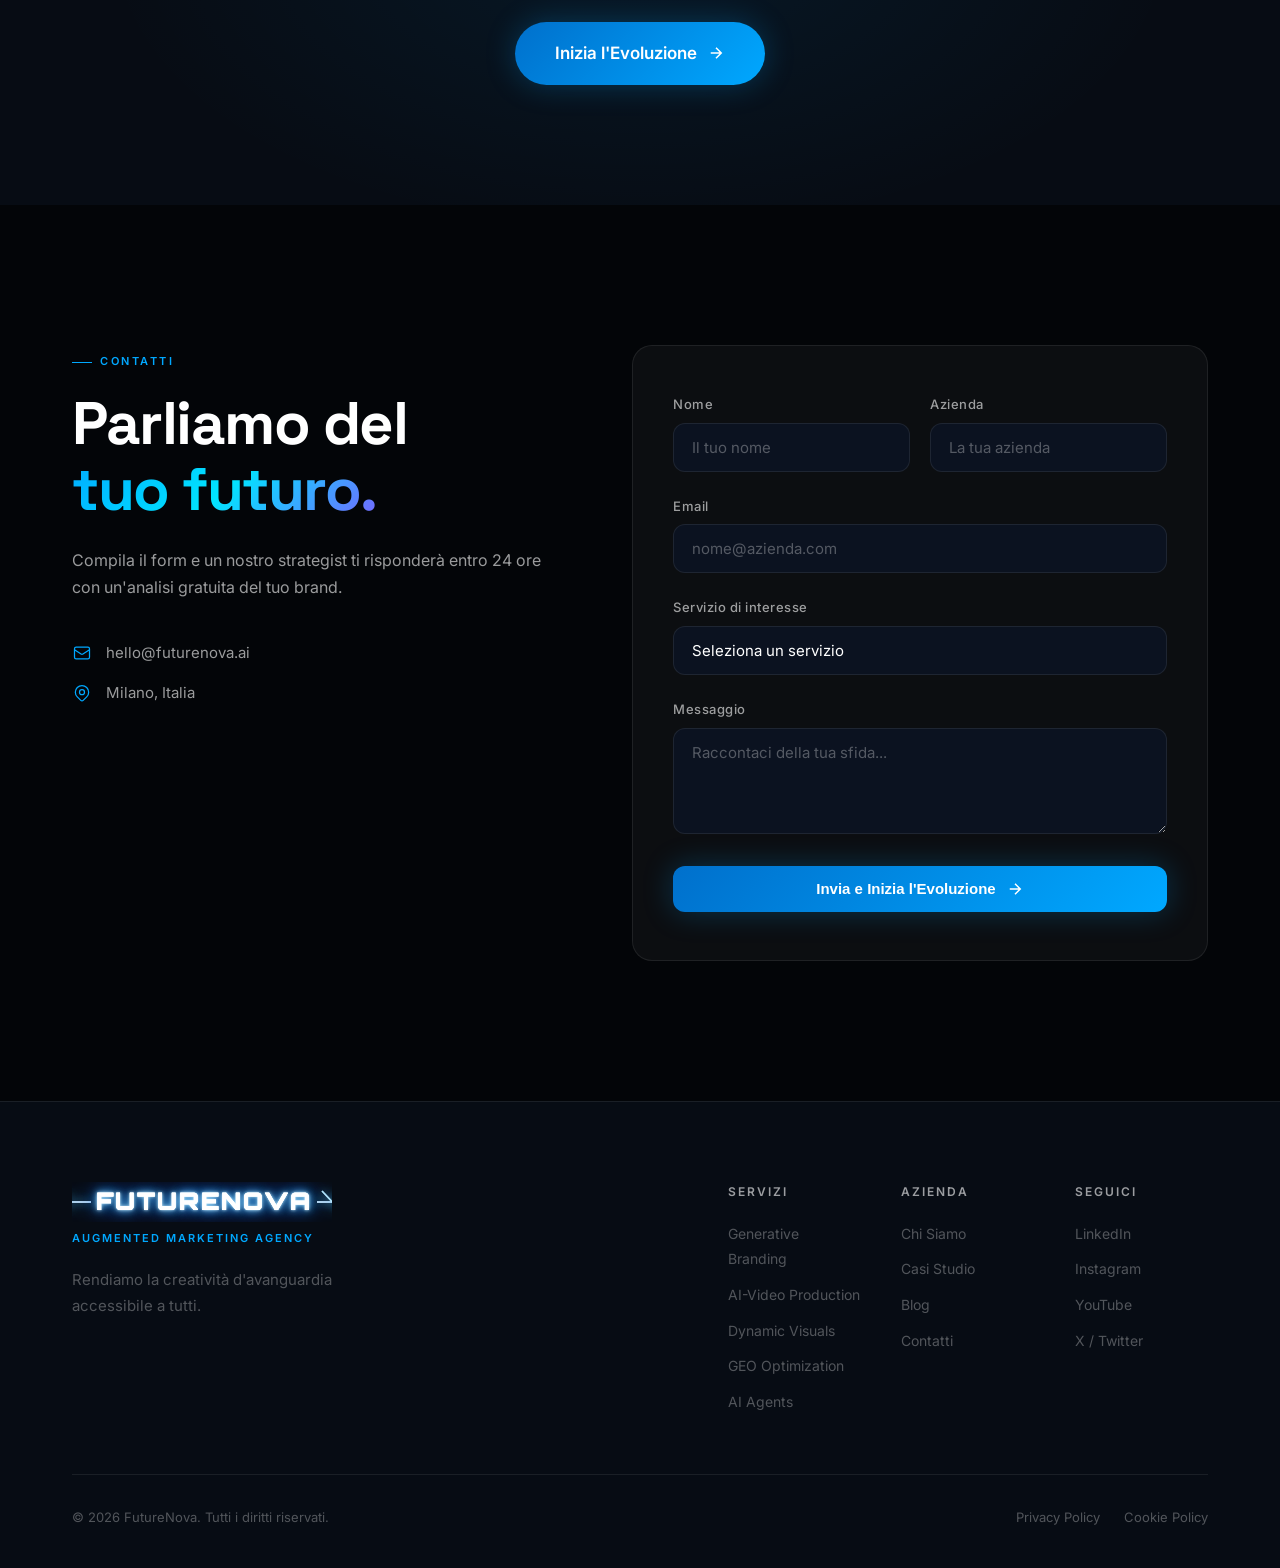
==== commit 5070756d: "Replace logo with canvas renderer for guaranteed glow effect - Use HTML5 Canvas instead of SVG/CSS f" ====
--- a/index.html
+++ b/index.html
@@ -22,28 +22,7 @@
   <nav class="nav" id="nav">
     <div class="nav-inner">
       <a href="#" class="nav-logo">
-        <svg class="logo-svg" viewBox="0 0 260 36" fill="none" xmlns="http://www.w3.org/2000/svg">
-          <defs>
-            <filter id="fn-glow" x="-15%" y="-120%" width="130%" height="340%">
-              <feGaussianBlur in="SourceGraphic" stdDeviation="2" result="b1"/>
-              <feGaussianBlur in="SourceGraphic" stdDeviation="6" result="b2"/>
-              <feColorMatrix in="b2" type="matrix"
-                values="0 0 0 0 0.05  0 0.3 0 0 0.55  0 0 1 0 1  0 0 0 0.9 0" result="blue"/>
-              <feMerge>
-                <feMergeNode in="blue"/>
-                <feMergeNode in="b1"/>
-                <feMergeNode in="SourceGraphic"/>
-              </feMerge>
-            </filter>
-          </defs>
-          <line x1="1" y1="18" x2="20" y2="18" stroke="#9fd8ff" stroke-width="1.5" filter="url(#fn-glow)"/>
-          <line x1="1" y1="10" x2="1" y2="26" stroke="white" stroke-width="1.2" filter="url(#fn-glow)"/>
-          <text x="24" y="26" font-family="Orbitron,monospace" font-weight="900" font-size="20"
-            textLength="213" lengthAdjust="spacingAndGlyphs" fill="white" filter="url(#fn-glow)">FUTURENOVA</text>
-          <line x1="240" y1="18" x2="258" y2="18" stroke="#9fd8ff" stroke-width="1.5" filter="url(#fn-glow)"/>
-          <line x1="258" y1="10" x2="258" y2="26" stroke="white" stroke-width="1.2" filter="url(#fn-glow)"/>
-          <line x1="243" y1="10" x2="258" y2="26" stroke="#c8eeff" stroke-width="1.5" filter="url(#fn-glow)"/>
-        </svg>
+        <canvas class="logo-canvas" id="logoNav" aria-label="FutureNova"></canvas>
         <span class="logo-tag">augmented marketing agency</span>
       </a>
       <ul class="nav-links">
@@ -478,24 +457,7 @@
       <div class="footer-top">
         <div class="footer-brand">
           <div class="footer-logo">
-            <svg class="logo-svg logo-svg--footer" viewBox="0 0 260 36" fill="none" xmlns="http://www.w3.org/2000/svg">
-              <defs>
-                <filter id="fn-glow-f" x="-15%" y="-120%" width="130%" height="340%">
-                  <feGaussianBlur in="SourceGraphic" stdDeviation="2" result="b1"/>
-                  <feGaussianBlur in="SourceGraphic" stdDeviation="6" result="b2"/>
-                  <feColorMatrix in="b2" type="matrix"
-                    values="0 0 0 0 0.05  0 0.3 0 0 0.55  0 0 1 0 1  0 0 0 0.9 0" result="blue"/>
-                  <feMerge><feMergeNode in="blue"/><feMergeNode in="b1"/><feMergeNode in="SourceGraphic"/></feMerge>
-                </filter>
-              </defs>
-              <line x1="1" y1="18" x2="20" y2="18" stroke="#9fd8ff" stroke-width="1.5" filter="url(#fn-glow-f)"/>
-              <line x1="1" y1="10" x2="1" y2="26" stroke="white" stroke-width="1.2" filter="url(#fn-glow-f)"/>
-              <text x="24" y="26" font-family="Orbitron,monospace" font-weight="900" font-size="20"
-                textLength="213" lengthAdjust="spacingAndGlyphs" fill="white" filter="url(#fn-glow-f)">FUTURENOVA</text>
-              <line x1="240" y1="18" x2="258" y2="18" stroke="#9fd8ff" stroke-width="1.5" filter="url(#fn-glow-f)"/>
-              <line x1="258" y1="10" x2="258" y2="26" stroke="white" stroke-width="1.2" filter="url(#fn-glow-f)"/>
-              <line x1="243" y1="10" x2="258" y2="26" stroke="#c8eeff" stroke-width="1.5" filter="url(#fn-glow-f)"/>
-            </svg>
+            <canvas class="logo-canvas logo-canvas--footer" id="logoFooter" aria-label="FutureNova"></canvas>
           </div>
           <p class="footer-tagline">Augmented Marketing Agency</p>
           <p class="footer-mission">Rendiamo la creatività d'avanguardia<br />accessibile a tutti.</p>
--- a/styles.css
+++ b/styles.css
@@ -165,14 +165,14 @@
   color: var(--white-30); font-weight: 400; margin-top: 3px;
 }
 
-/* ── LOGO SVG ── */
-.logo-svg {
+/* ── LOGO CANVAS ── */
+.logo-canvas {
   display: block;
-  width: 200px; height: 28px;
-  overflow: visible;
-}
-.logo-svg--footer {
-  width: 240px; height: 33px;
+  /* actual px dimensions set by JS via devicePixelRatio */
+  width: 220px; height: 34px;
+}
+.logo-canvas--footer {
+  width: 260px; height: 40px;
 }
 .nav-links {
   display: flex; align-items: center; gap: 36px;
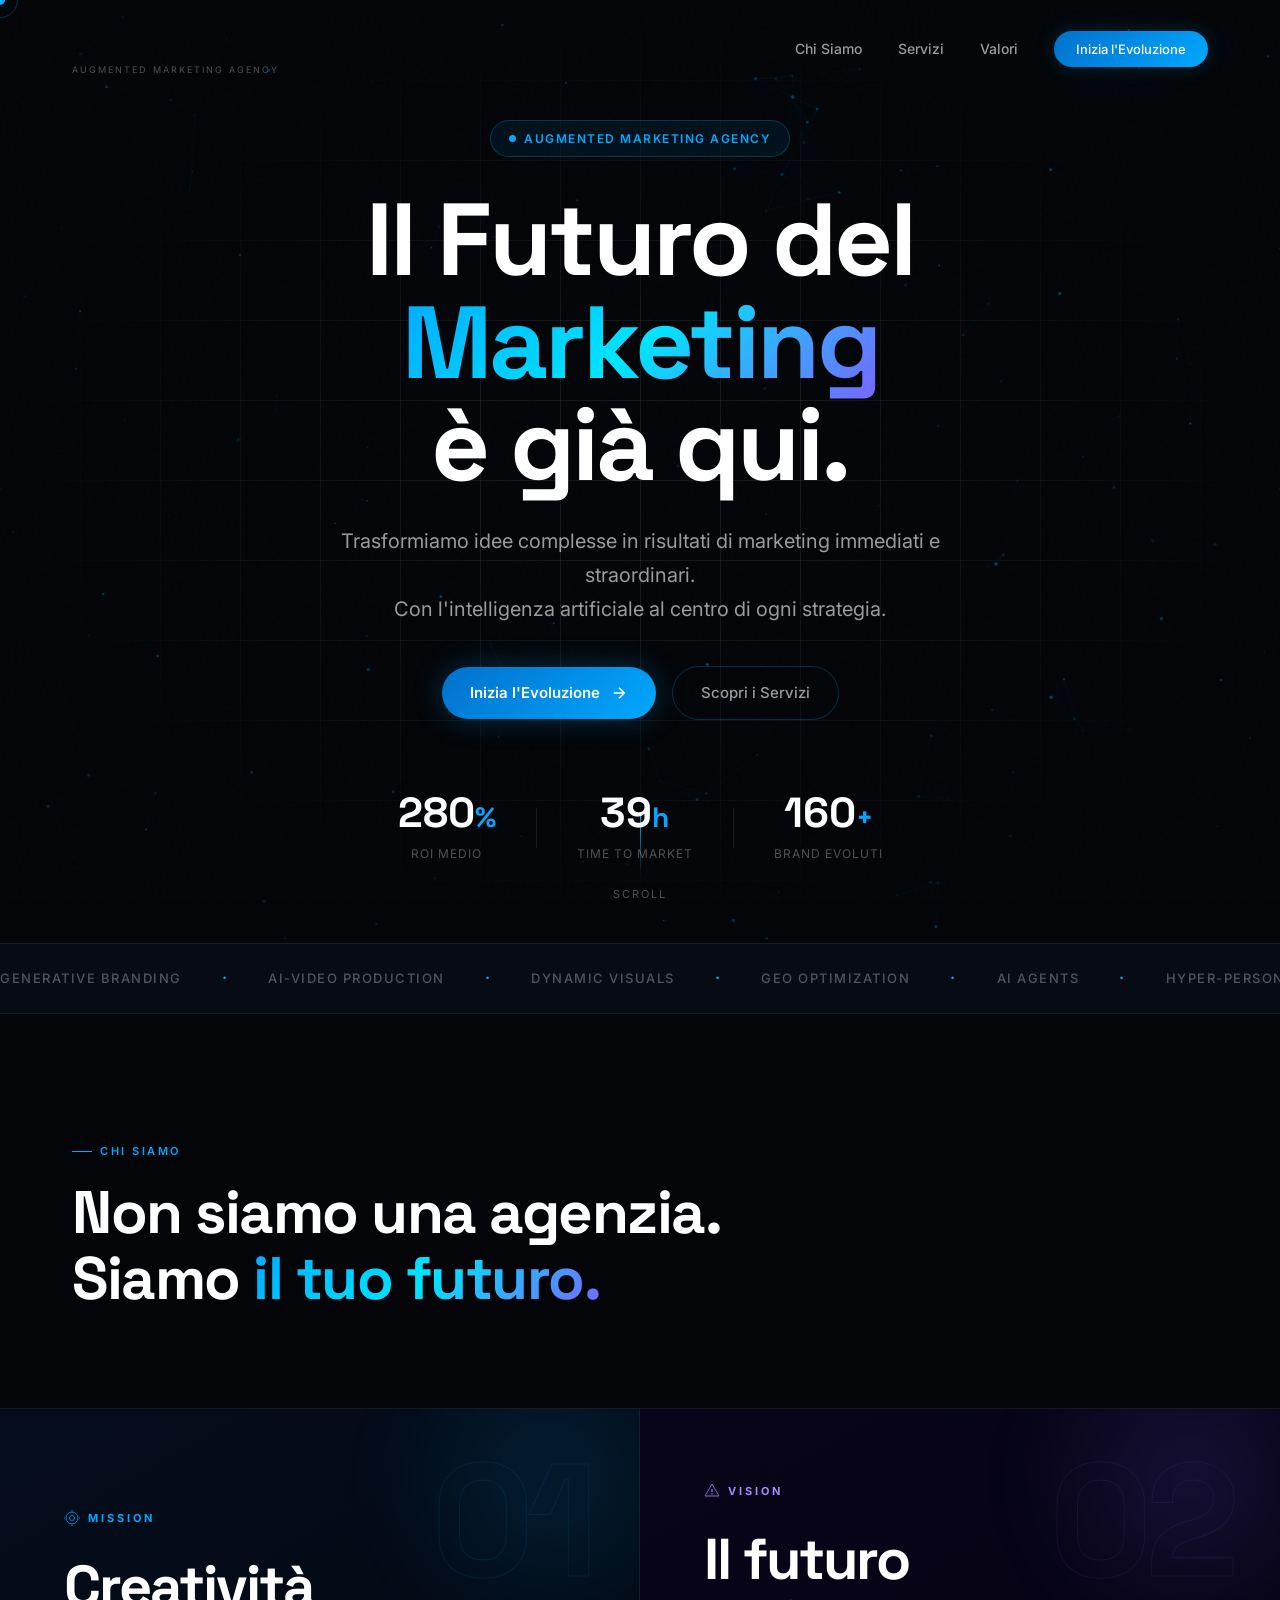
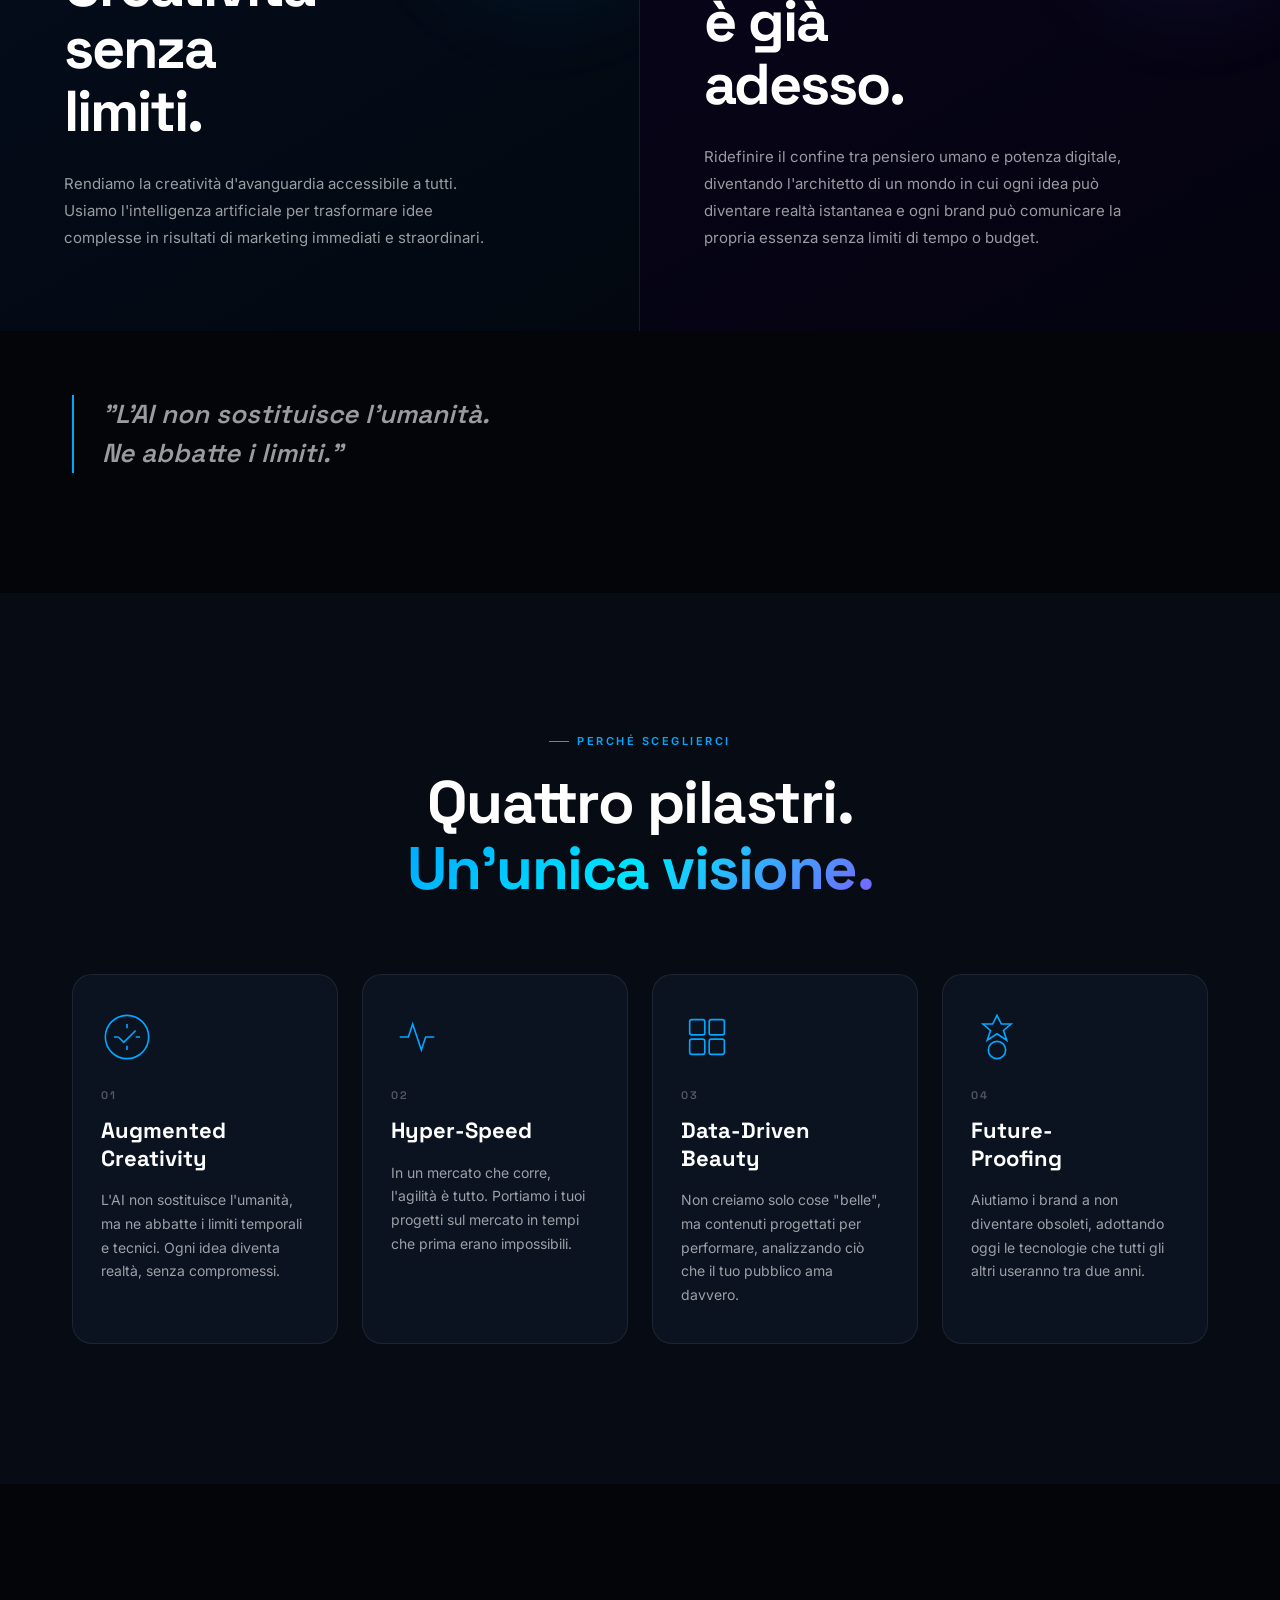
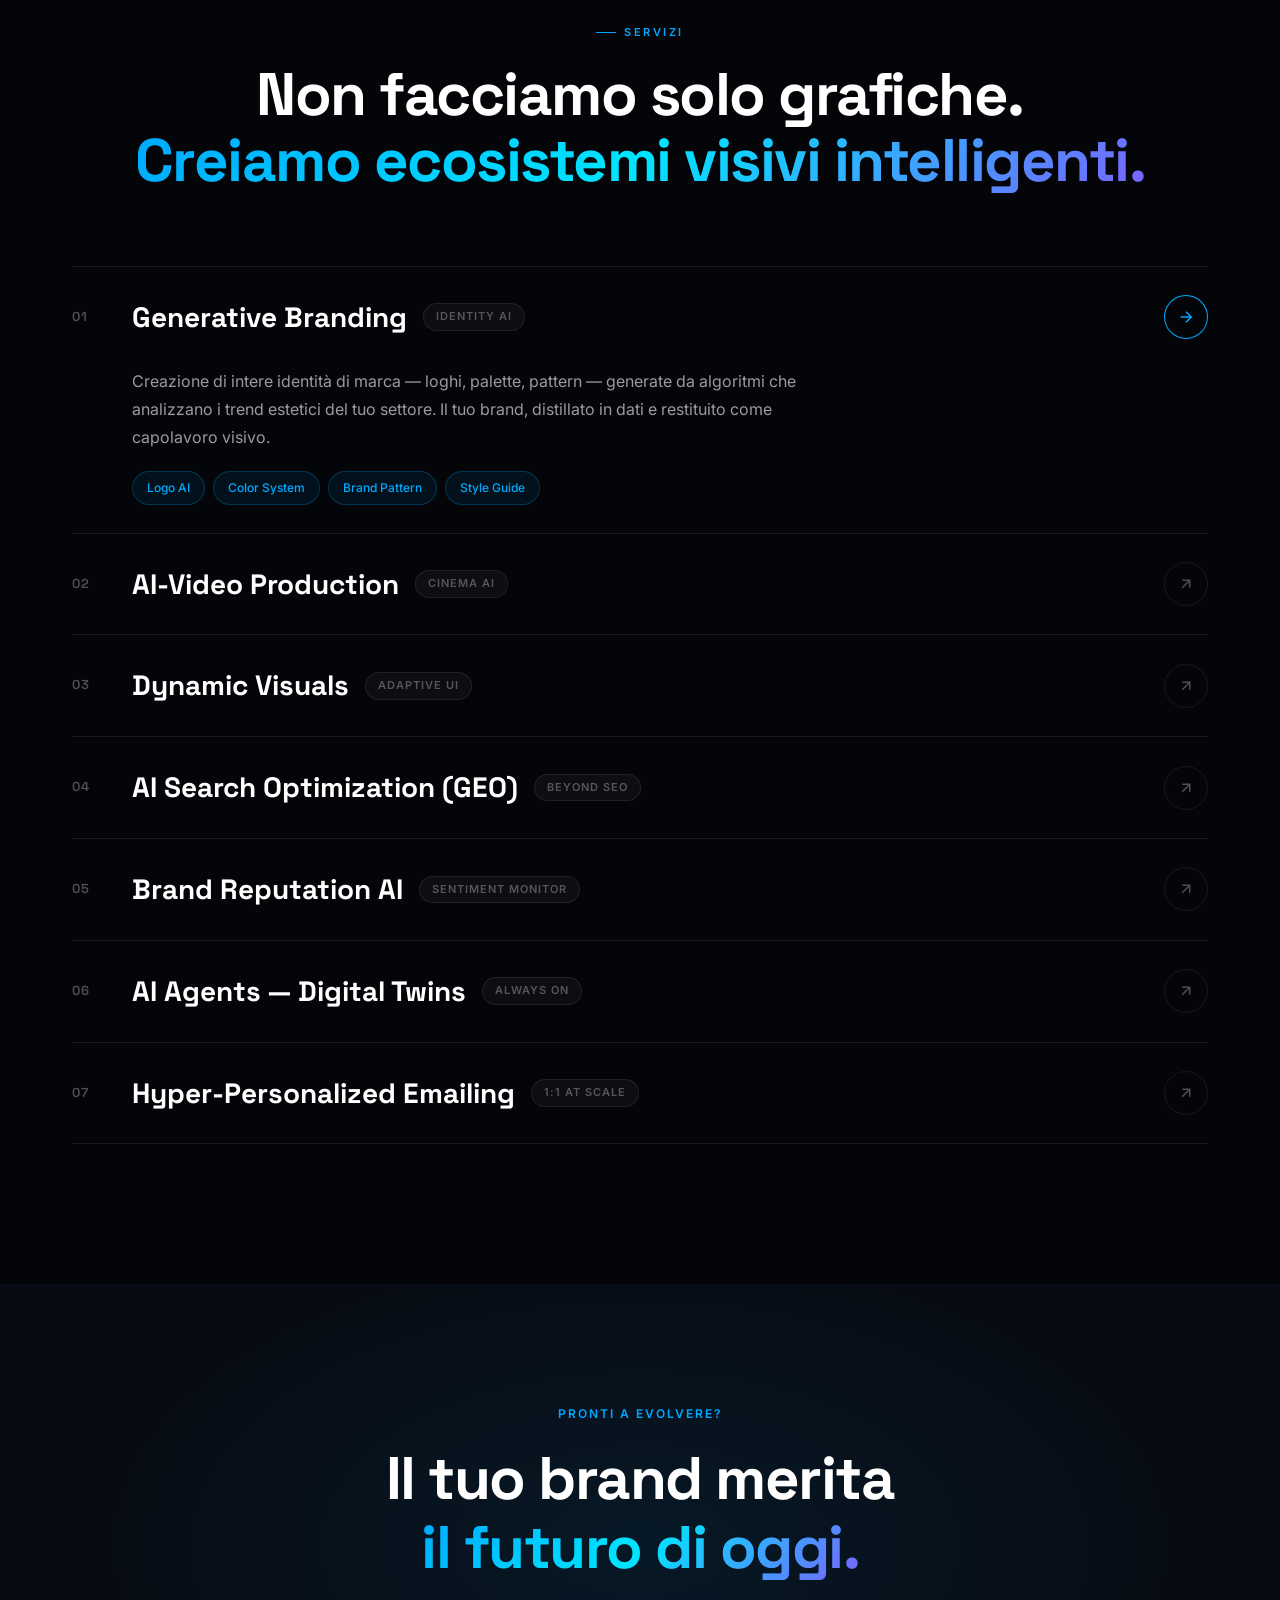
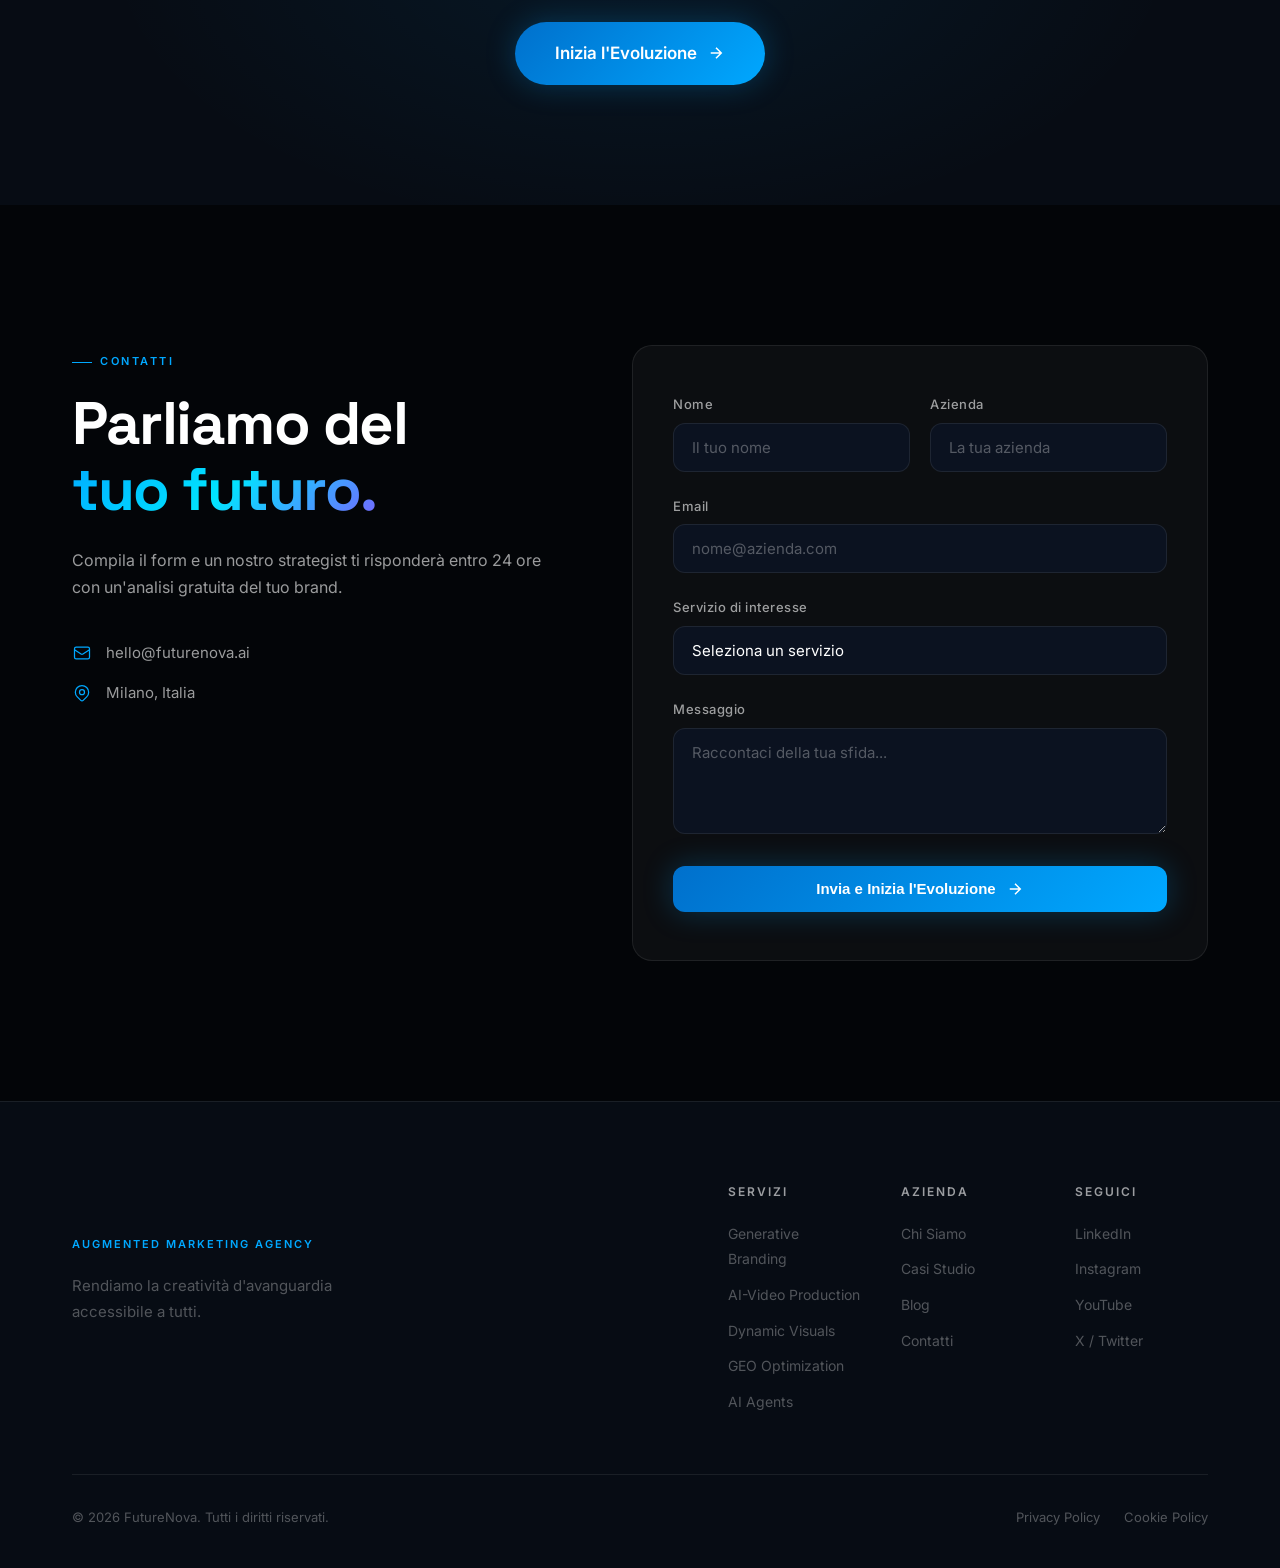
==== commit 2c0ede10: "Use actual logo image in nav and footer - Add logo.png (500x279 JPEG, the real FutureNova brand asse" ====
--- a/index.html
+++ b/index.html
@@ -22,7 +22,7 @@
   <nav class="nav" id="nav">
     <div class="nav-inner">
       <a href="#" class="nav-logo">
-        <canvas class="logo-canvas" id="logoNav" aria-label="FutureNova"></canvas>
+        <img src="logo.png" alt="FutureNova" class="logo-img" />
         <span class="logo-tag">augmented marketing agency</span>
       </a>
       <ul class="nav-links">
@@ -457,7 +457,7 @@
       <div class="footer-top">
         <div class="footer-brand">
           <div class="footer-logo">
-            <canvas class="logo-canvas logo-canvas--footer" id="logoFooter" aria-label="FutureNova"></canvas>
+            <img src="logo.png" alt="FutureNova" class="logo-img logo-img--footer" />
           </div>
           <p class="footer-tagline">Augmented Marketing Agency</p>
           <p class="footer-mission">Rendiamo la creatività d'avanguardia<br />accessibile a tutti.</p>
--- a/styles.css
+++ b/styles.css
@@ -165,14 +165,16 @@
   color: var(--white-30); font-weight: 400; margin-top: 3px;
 }
 
-/* ── LOGO CANVAS ── */
-.logo-canvas {
+/* ── LOGO IMAGE ── */
+.logo-img {
   display: block;
-  /* actual px dimensions set by JS via devicePixelRatio */
-  width: 220px; height: 34px;
-}
-.logo-canvas--footer {
-  width: 260px; height: 40px;
+  width: 190px; height: 38px;
+  object-fit: cover;
+  object-position: center 50%;
+  mix-blend-mode: screen;   /* black bg → transparent, glow shines through */
+}
+.logo-img--footer {
+  width: 230px; height: 46px;
 }
 .nav-links {
   display: flex; align-items: center; gap: 36px;
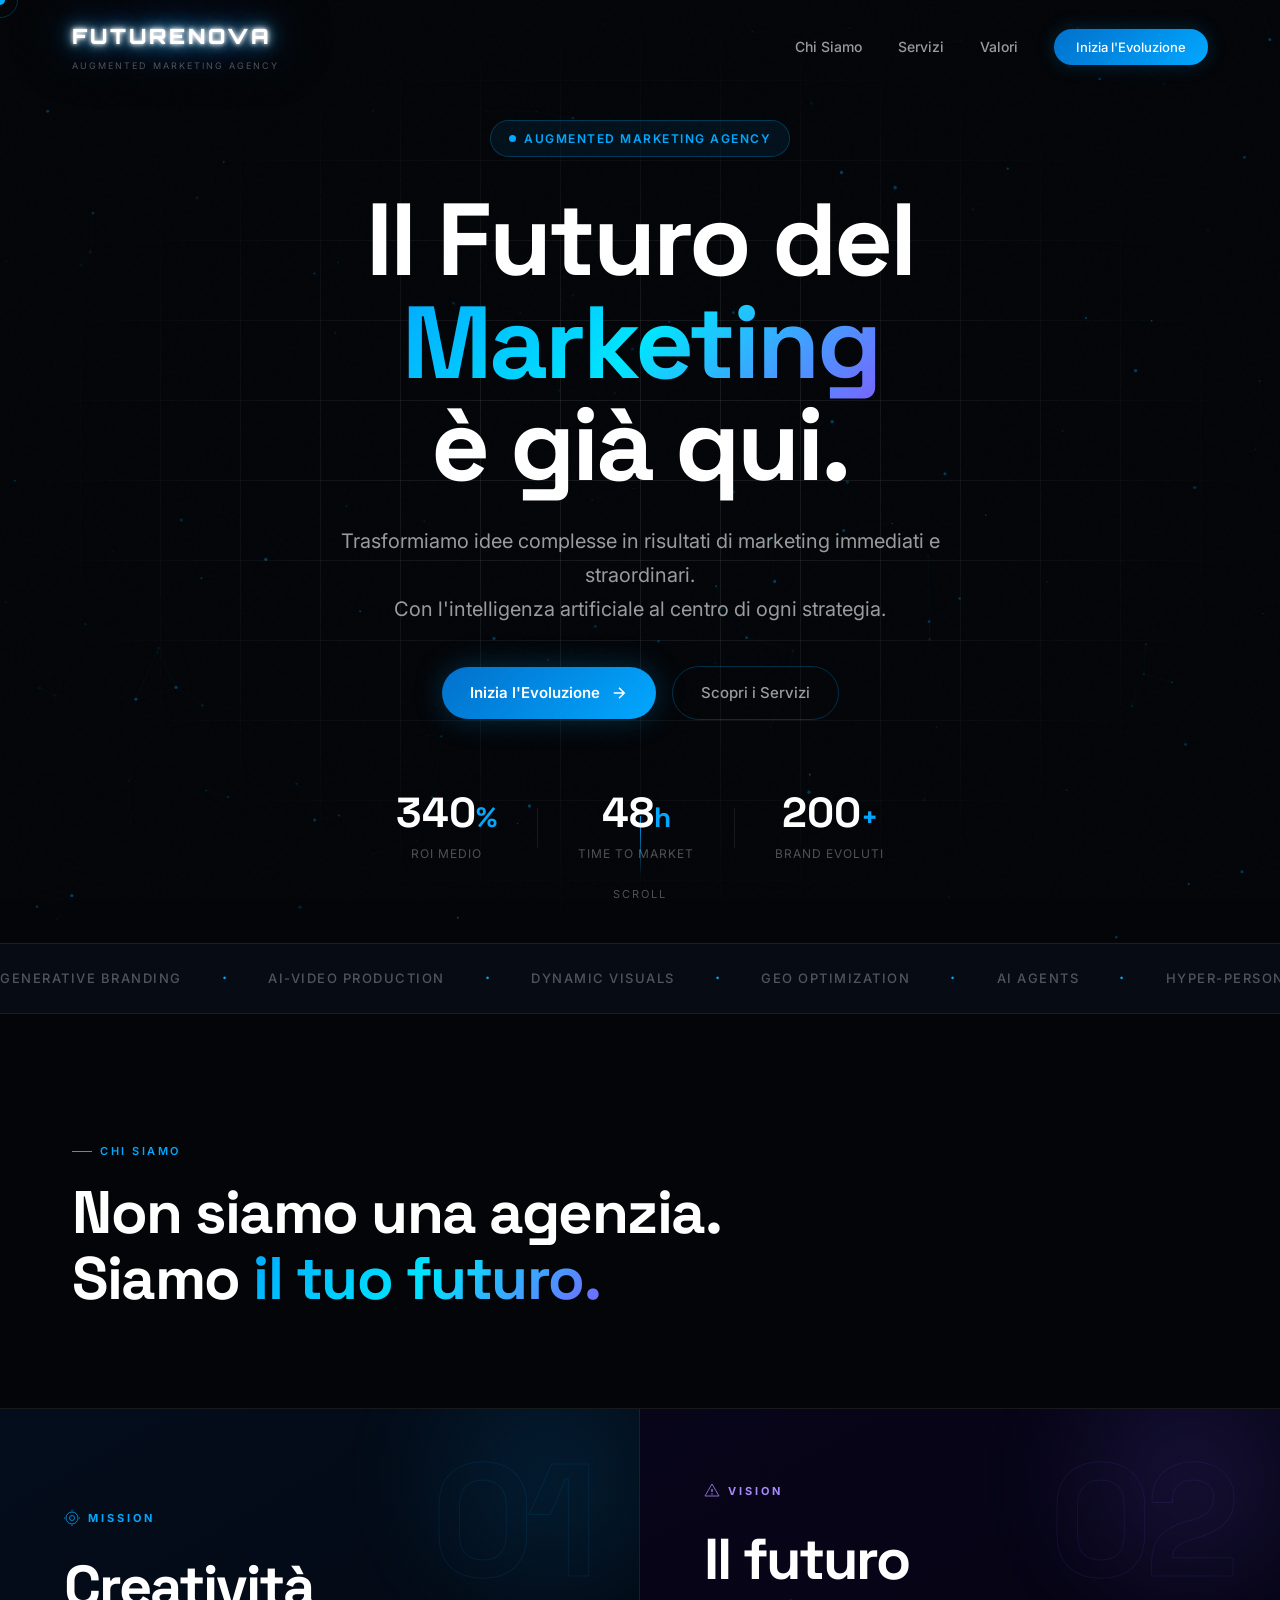
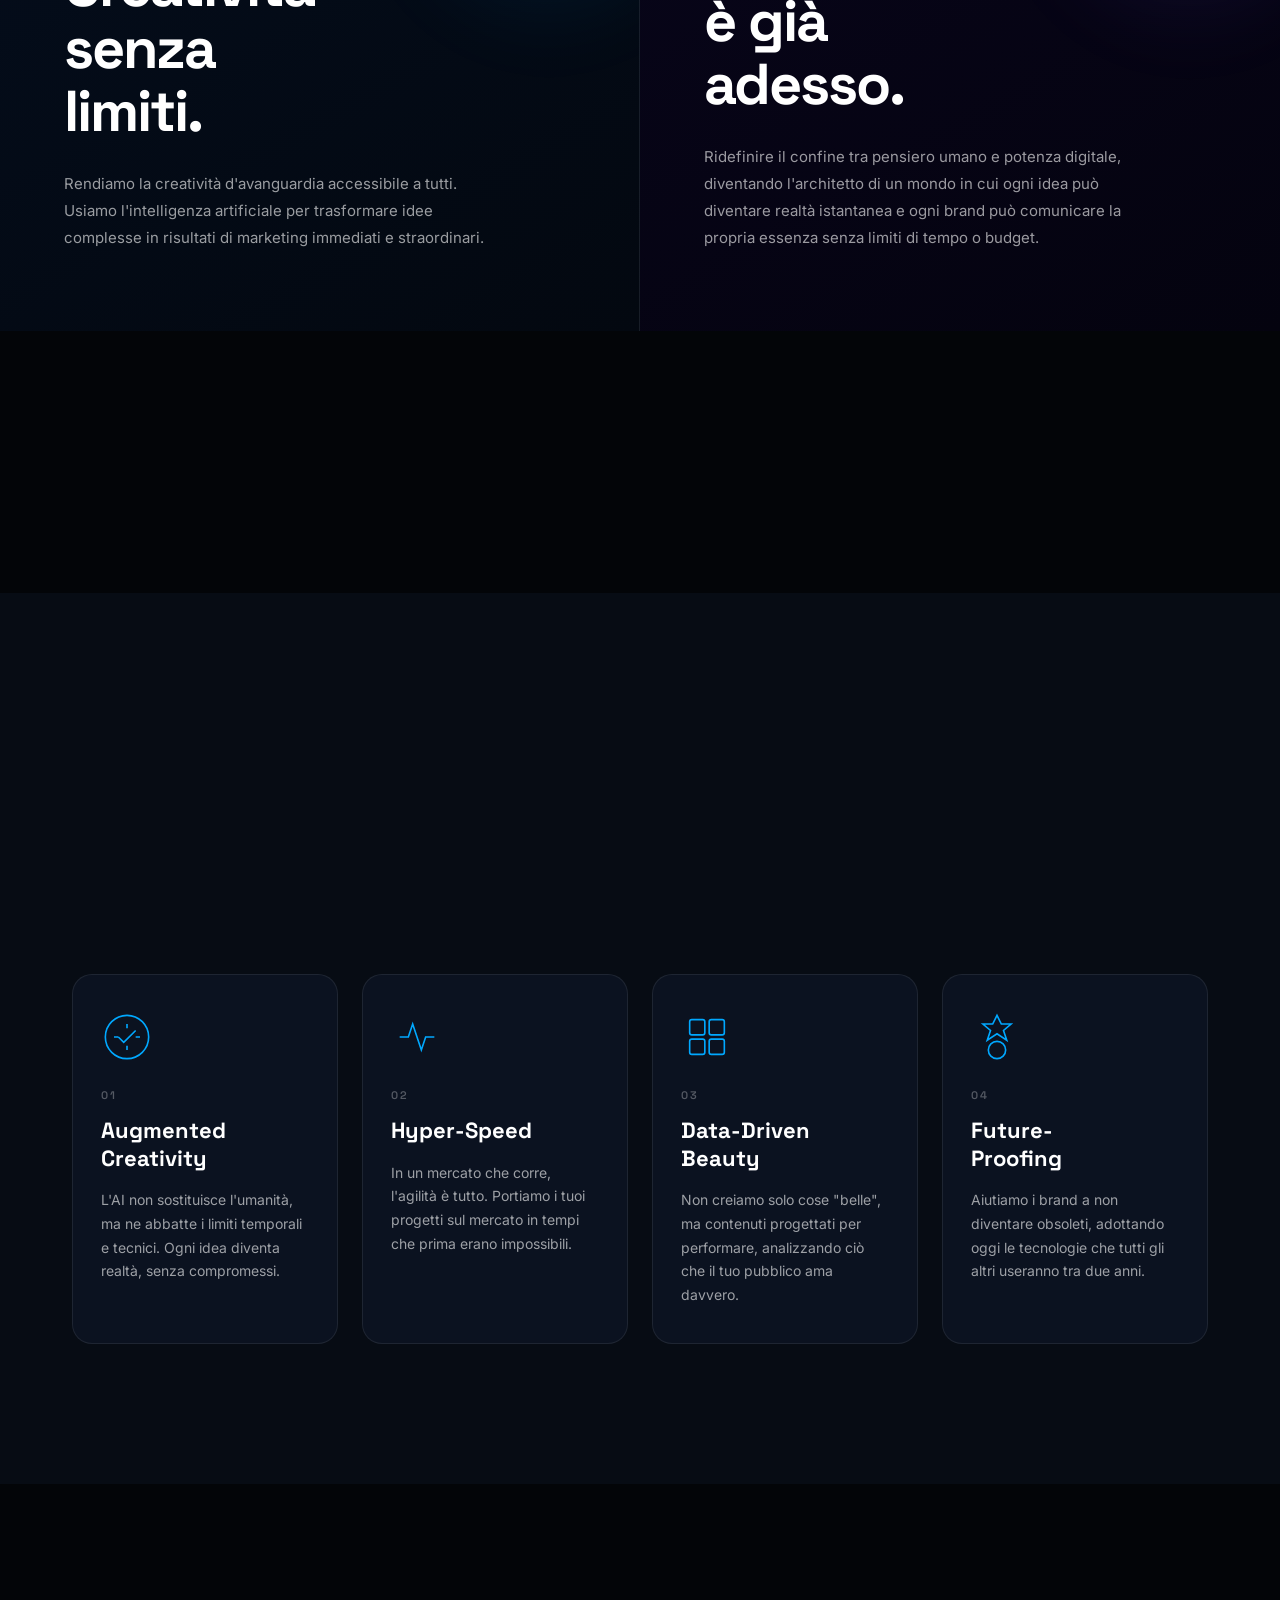
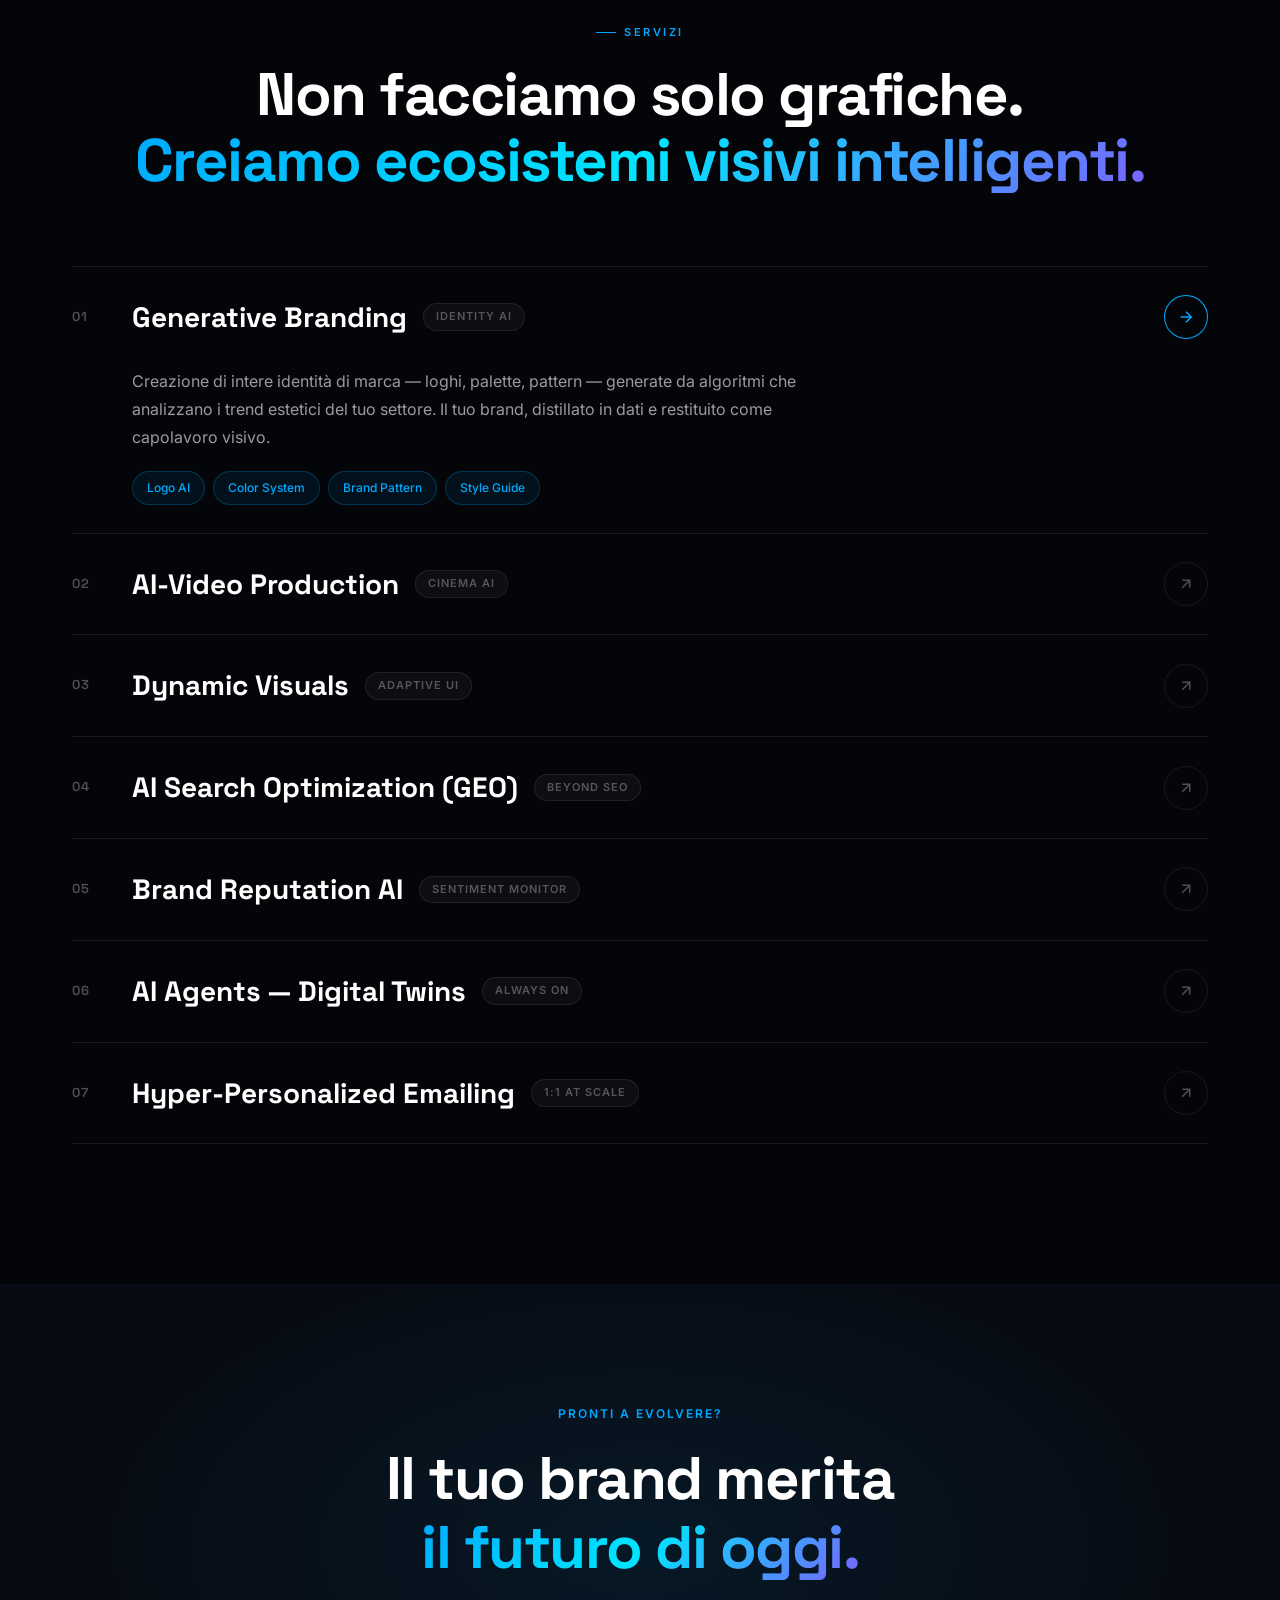
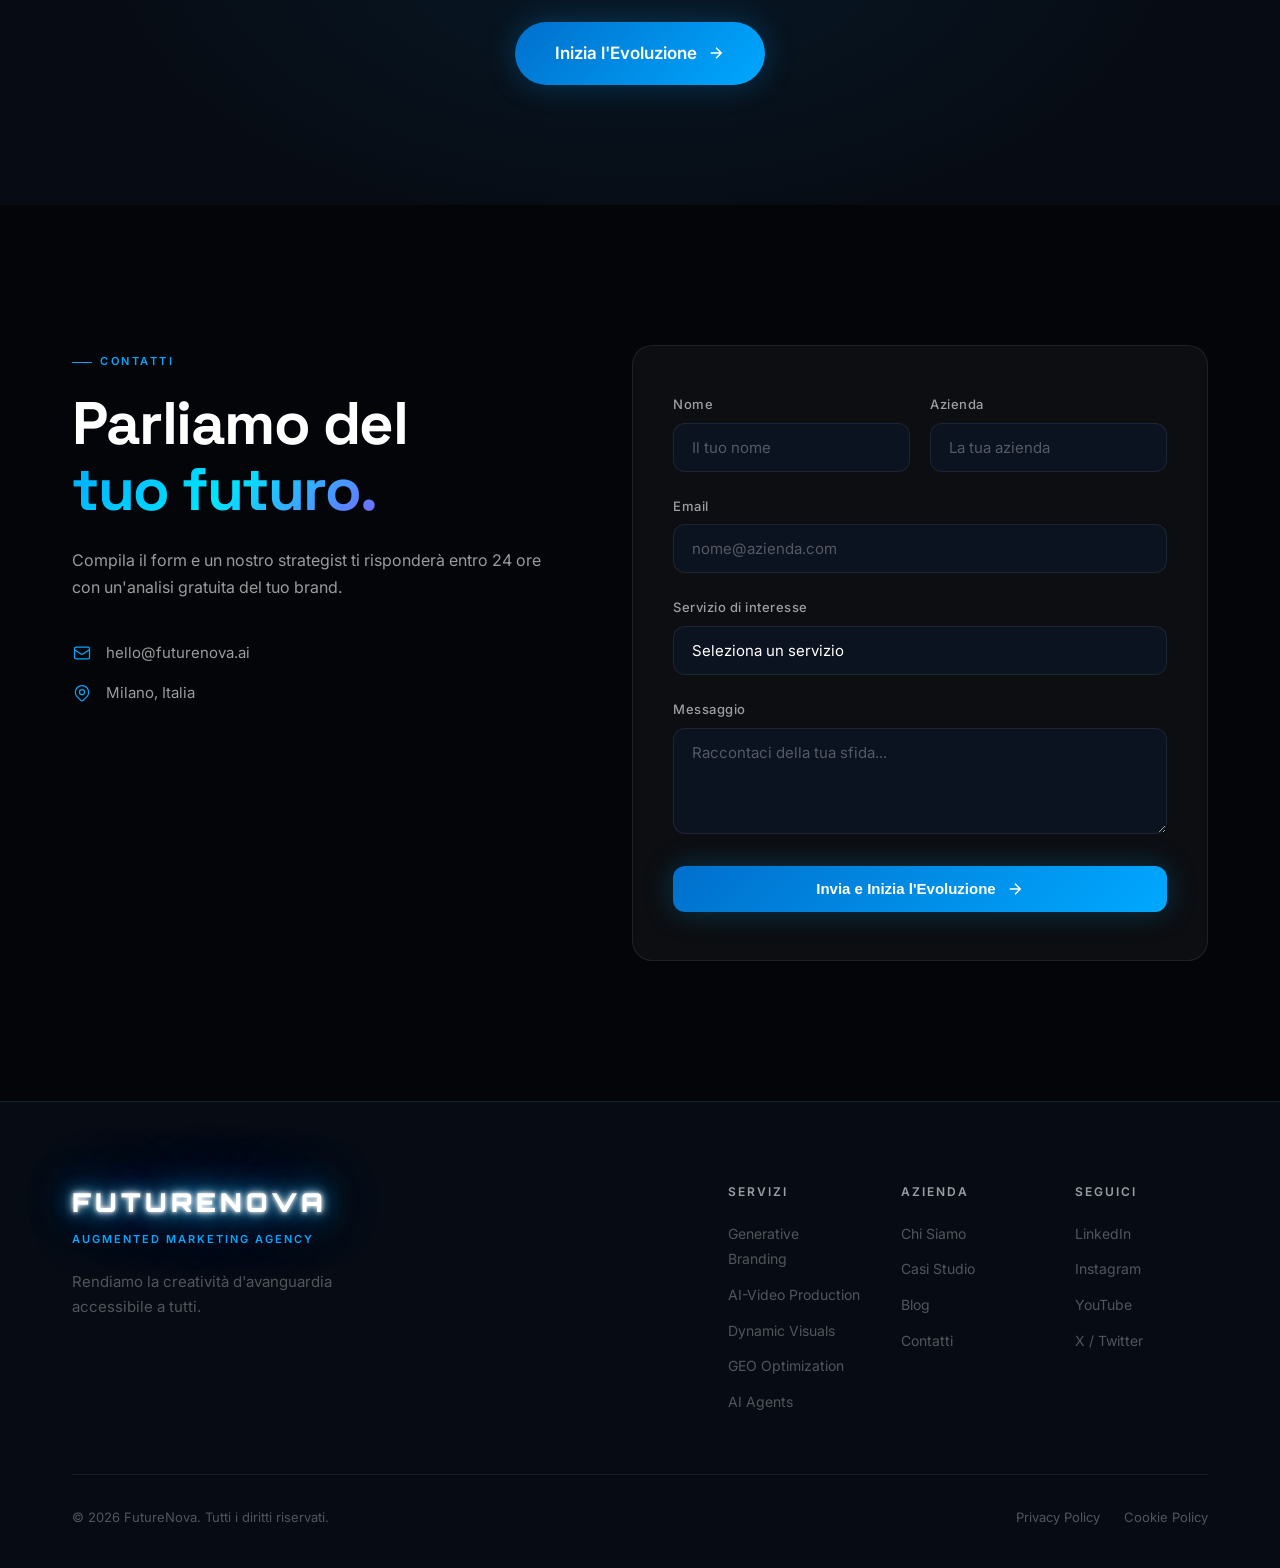
==== commit e851e182: "Replace broken logo.png with CSS glowing text logo The JPEG was truncated during transfer (missing E" ====
--- a/index.html
+++ b/index.html
@@ -22,7 +22,7 @@
   <nav class="nav" id="nav">
     <div class="nav-inner">
       <a href="#" class="nav-logo">
-        <img src="logo.png" alt="FutureNova" class="logo-img" />
+        <span class="logo-text">FUTURENOVA</span>
         <span class="logo-tag">augmented marketing agency</span>
       </a>
       <ul class="nav-links">
@@ -457,7 +457,7 @@
       <div class="footer-top">
         <div class="footer-brand">
           <div class="footer-logo">
-            <img src="logo.png" alt="FutureNova" class="logo-img logo-img--footer" />
+            <span class="logo-text logo-text--footer">FUTURENOVA</span>
           </div>
           <p class="footer-tagline">Augmented Marketing Agency</p>
           <p class="footer-mission">Rendiamo la creatività d'avanguardia<br />accessibile a tutti.</p>
--- a/styles.css
+++ b/styles.css
@@ -165,16 +165,28 @@
   color: var(--white-30); font-weight: 400; margin-top: 3px;
 }
 
-/* ── LOGO IMAGE ── */
-.logo-img {
+/* ── LOGO TEXT ── */
+.logo-text {
   display: block;
-  width: 190px; height: 38px;
-  object-fit: cover;
-  object-position: center 50%;
-  mix-blend-mode: screen;   /* black bg → transparent, glow shines through */
-}
-.logo-img--footer {
-  width: 230px; height: 46px;
+  font-family: 'Orbitron', sans-serif;
+  font-weight: 900;
+  font-size: 21px;
+  letter-spacing: 3px;
+  color: #ffffff;
+  text-transform: uppercase;
+  white-space: nowrap;
+  text-shadow:
+    0 0 4px  rgba(255,255,255,1),
+    0 0 10px rgba(255,255,255,0.9),
+    0 0 20px rgba(0,168,255,1),
+    0 0 40px rgba(0,168,255,0.85),
+    0 0 70px rgba(0,168,255,0.6),
+    0 0 110px rgba(0,200,255,0.35),
+    0 0 160px rgba(0,200,255,0.15);
+}
+.logo-text--footer {
+  font-size: 26px;
+  letter-spacing: 4px;
 }
 .nav-links {
   display: flex; align-items: center; gap: 36px;
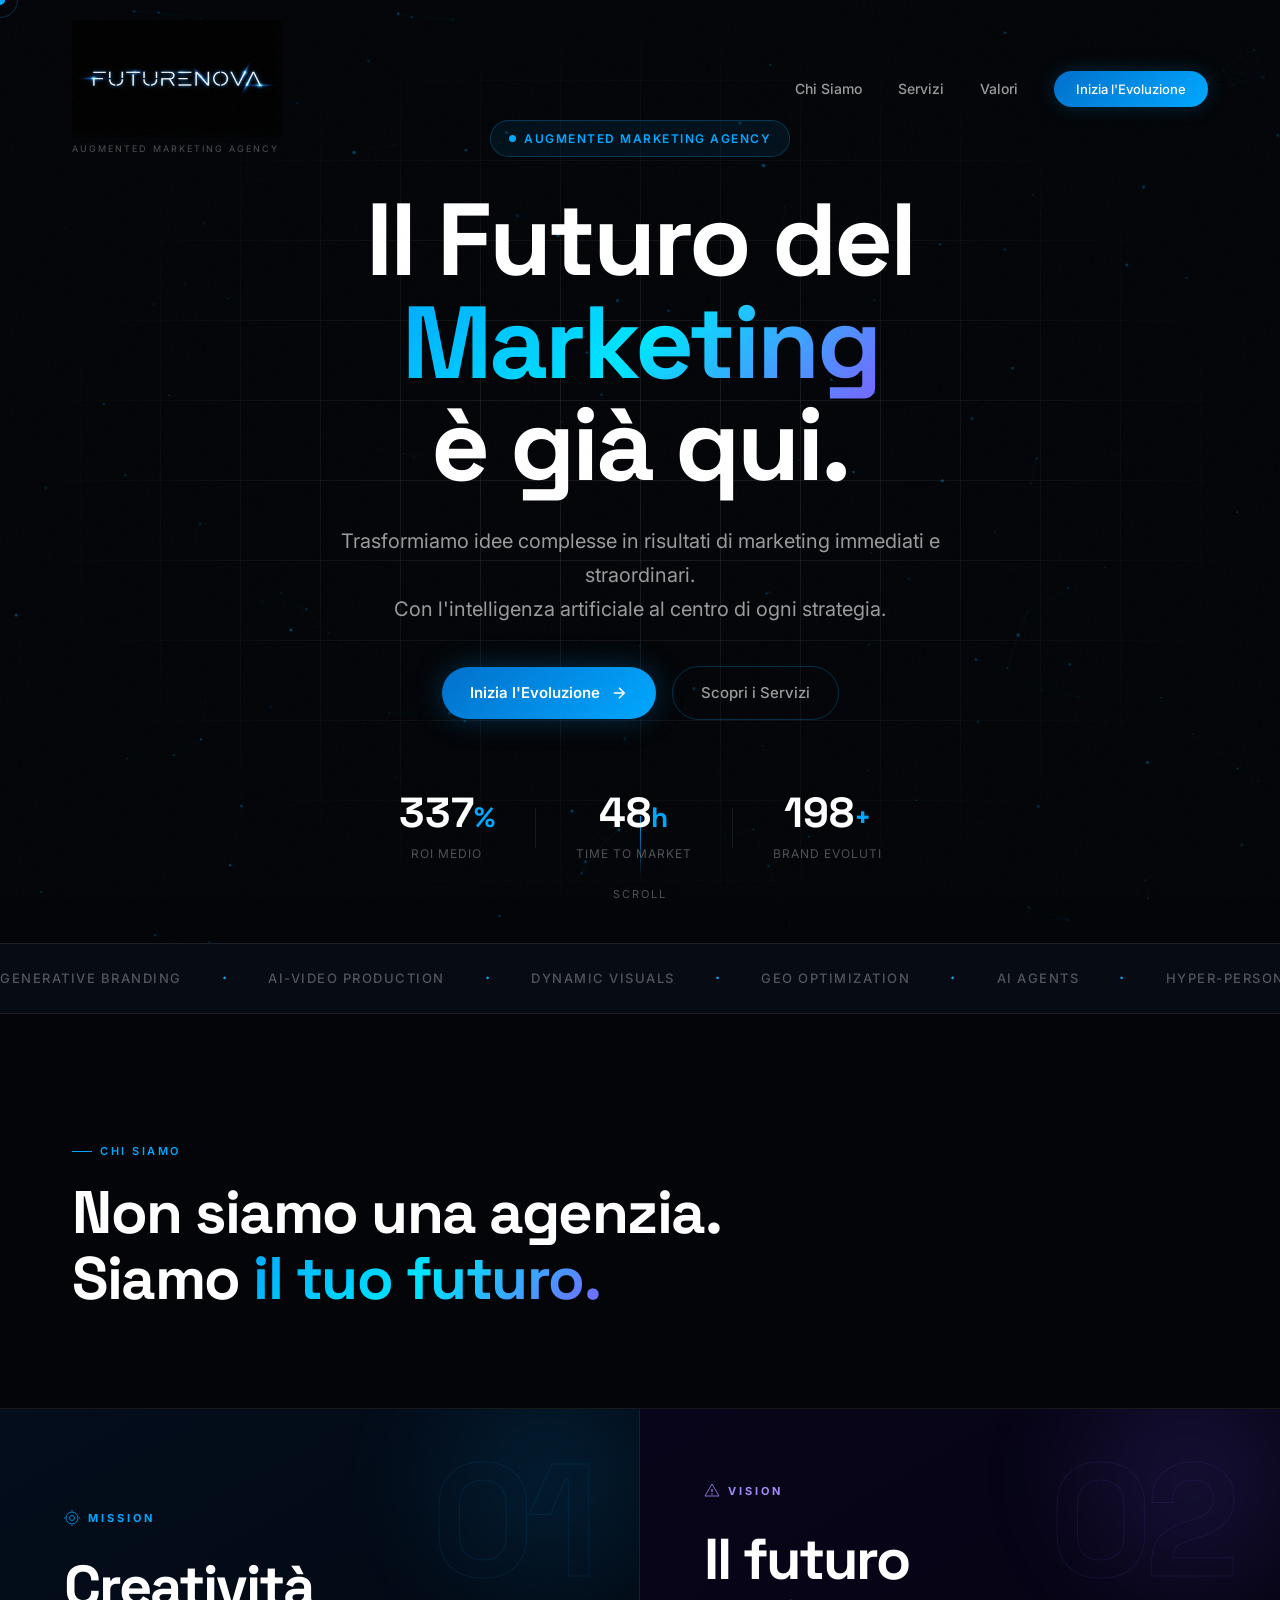
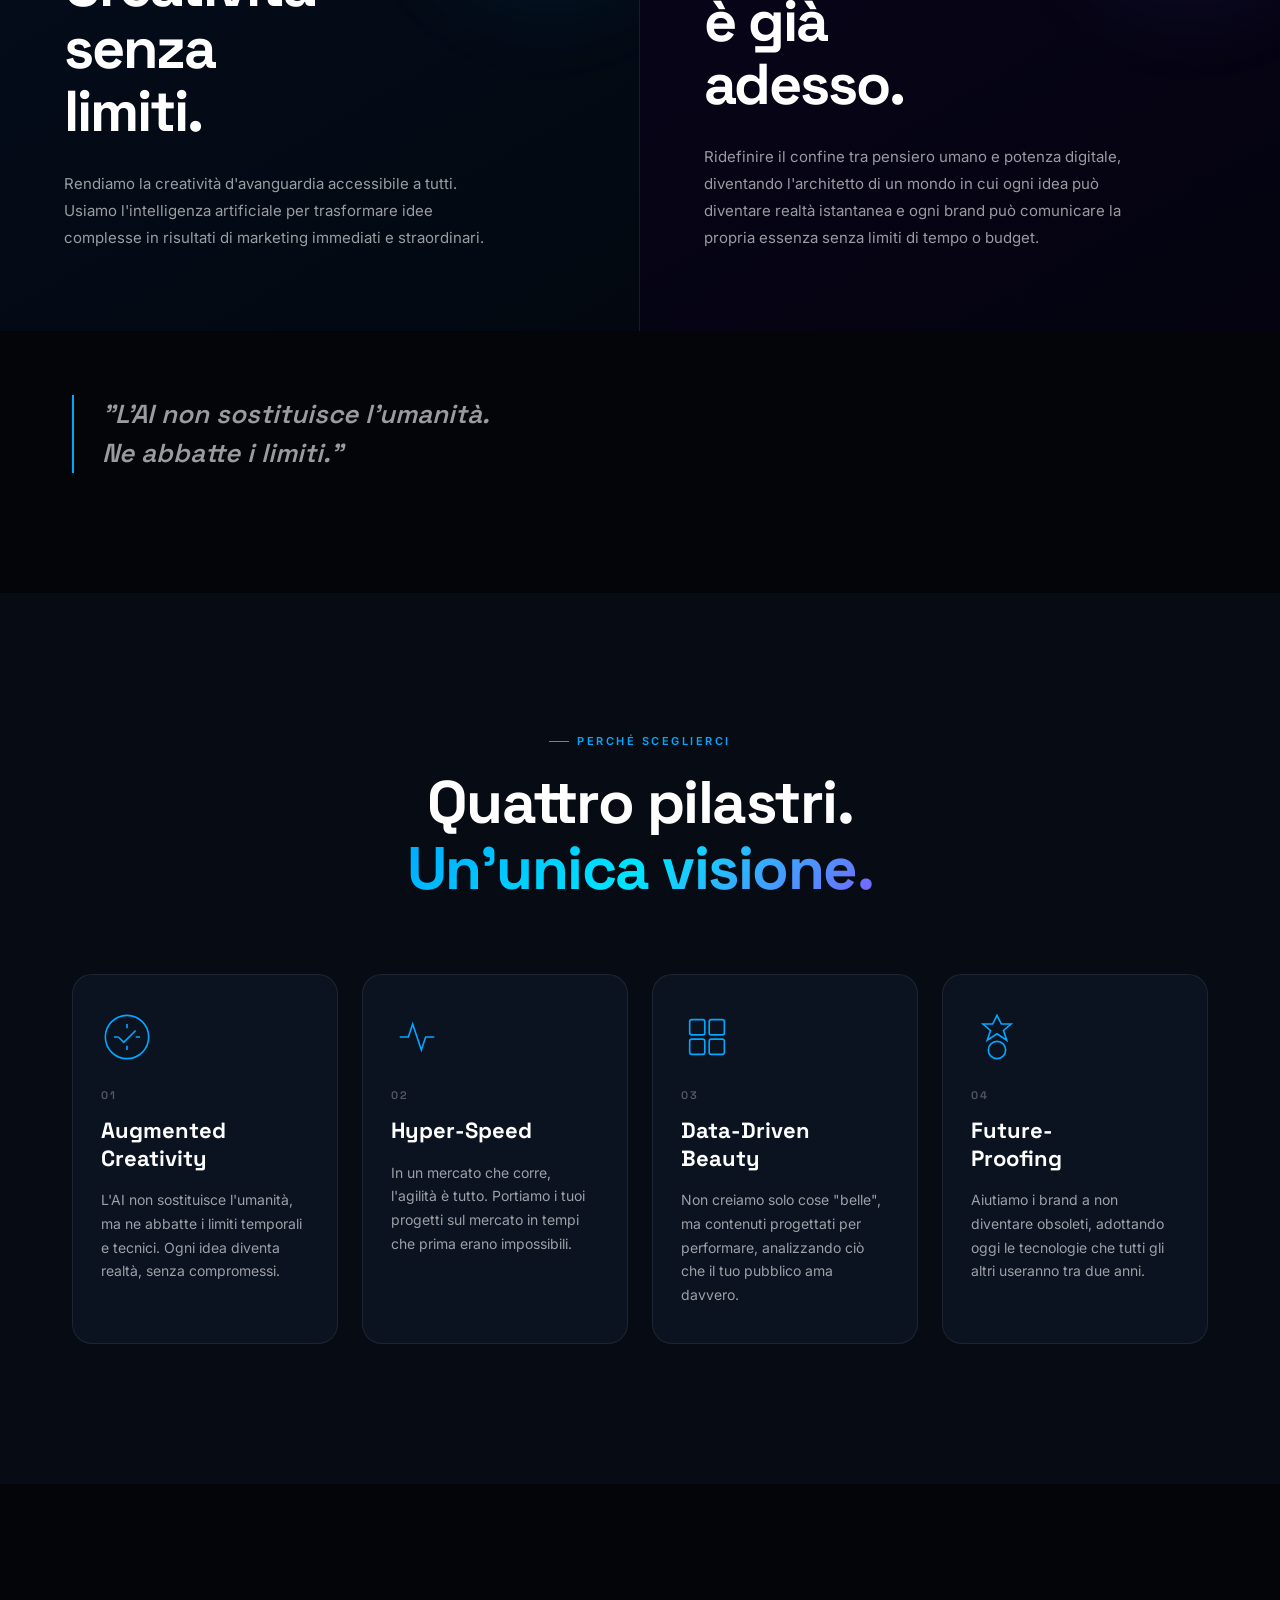
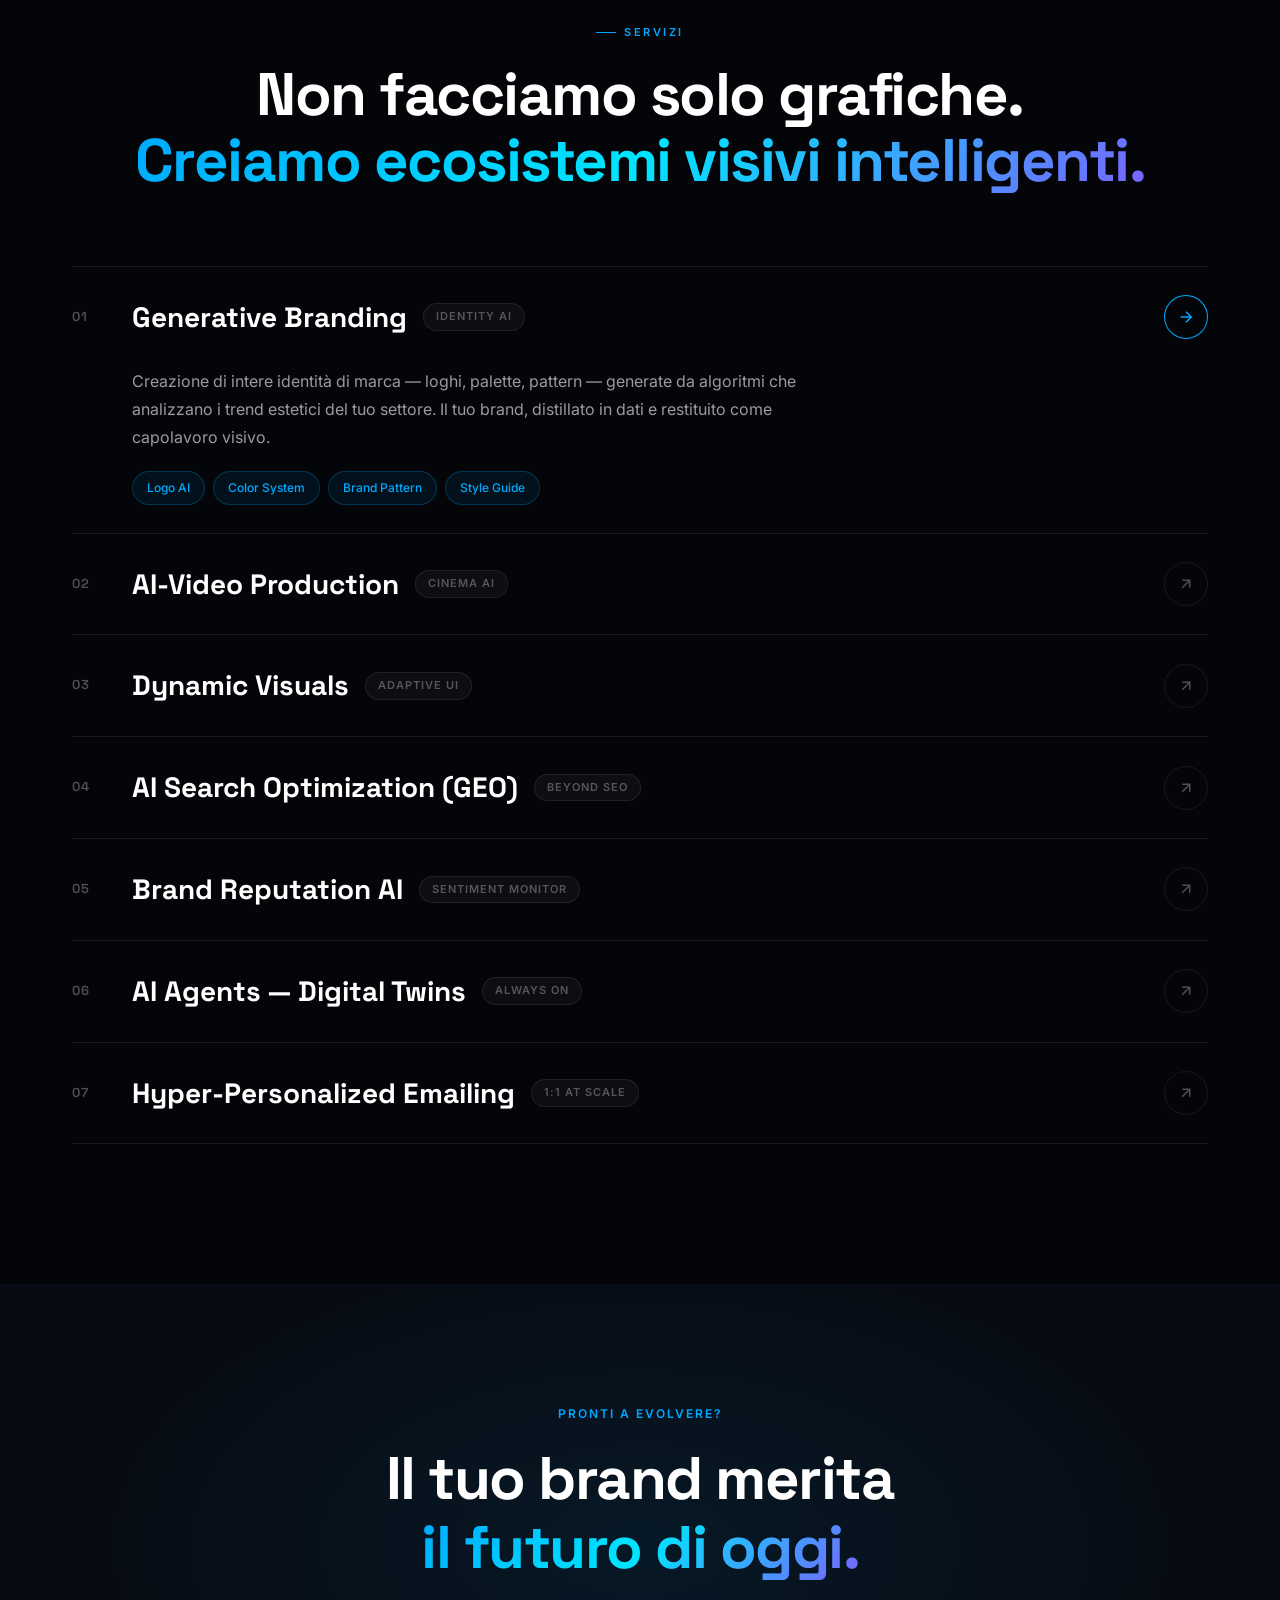
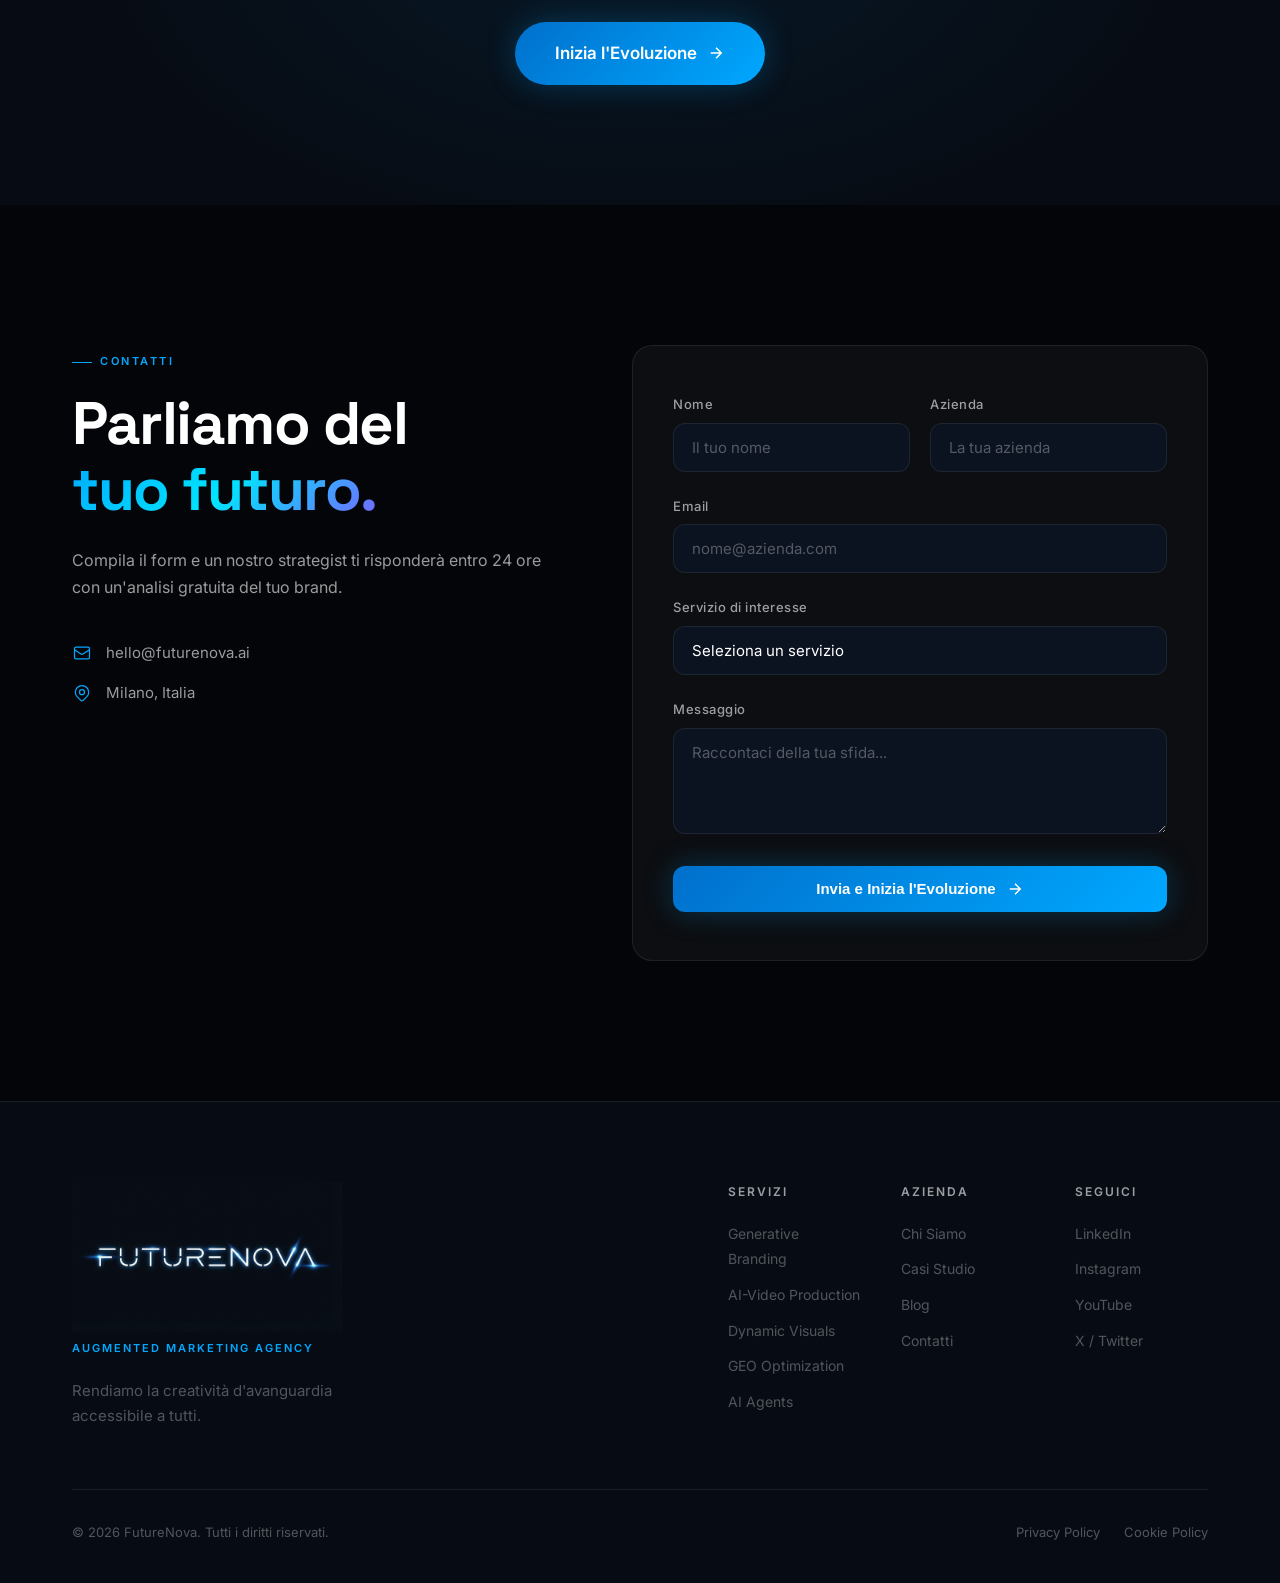
==== commit 0231a459: "Use logo.jpeg — valid 2752x1536 image with mix-blend-mode: screen Replaces the CSS text logo with th" ====
--- a/index.html
+++ b/index.html
@@ -22,7 +22,7 @@
   <nav class="nav" id="nav">
     <div class="nav-inner">
       <a href="#" class="nav-logo">
-        <span class="logo-text">FUTURENOVA</span>
+        <img src="logo.jpeg" alt="FutureNova" class="logo-img" />
         <span class="logo-tag">augmented marketing agency</span>
       </a>
       <ul class="nav-links">
@@ -457,7 +457,7 @@
       <div class="footer-top">
         <div class="footer-brand">
           <div class="footer-logo">
-            <span class="logo-text logo-text--footer">FUTURENOVA</span>
+            <img src="logo.jpeg" alt="FutureNova" class="logo-img logo-img--footer" />
           </div>
           <p class="footer-tagline">Augmented Marketing Agency</p>
           <p class="footer-mission">Rendiamo la creatività d'avanguardia<br />accessibile a tutti.</p>
--- a/styles.css
+++ b/styles.css
@@ -165,28 +165,16 @@
   color: var(--white-30); font-weight: 400; margin-top: 3px;
 }
 
-/* ── LOGO TEXT ── */
-.logo-text {
+/* ── LOGO IMAGE ── */
+.logo-img {
   display: block;
-  font-family: 'Orbitron', sans-serif;
-  font-weight: 900;
-  font-size: 21px;
-  letter-spacing: 3px;
-  color: #ffffff;
-  text-transform: uppercase;
-  white-space: nowrap;
-  text-shadow:
-    0 0 4px  rgba(255,255,255,1),
-    0 0 10px rgba(255,255,255,0.9),
-    0 0 20px rgba(0,168,255,1),
-    0 0 40px rgba(0,168,255,0.85),
-    0 0 70px rgba(0,168,255,0.6),
-    0 0 110px rgba(0,200,255,0.35),
-    0 0 160px rgba(0,200,255,0.15);
-}
-.logo-text--footer {
-  font-size: 26px;
-  letter-spacing: 4px;
+  width: 210px;
+  height: auto;
+  mix-blend-mode: screen;
+}
+.logo-img--footer {
+  width: 270px;
+  height: auto;
 }
 .nav-links {
   display: flex; align-items: center; gap: 36px;
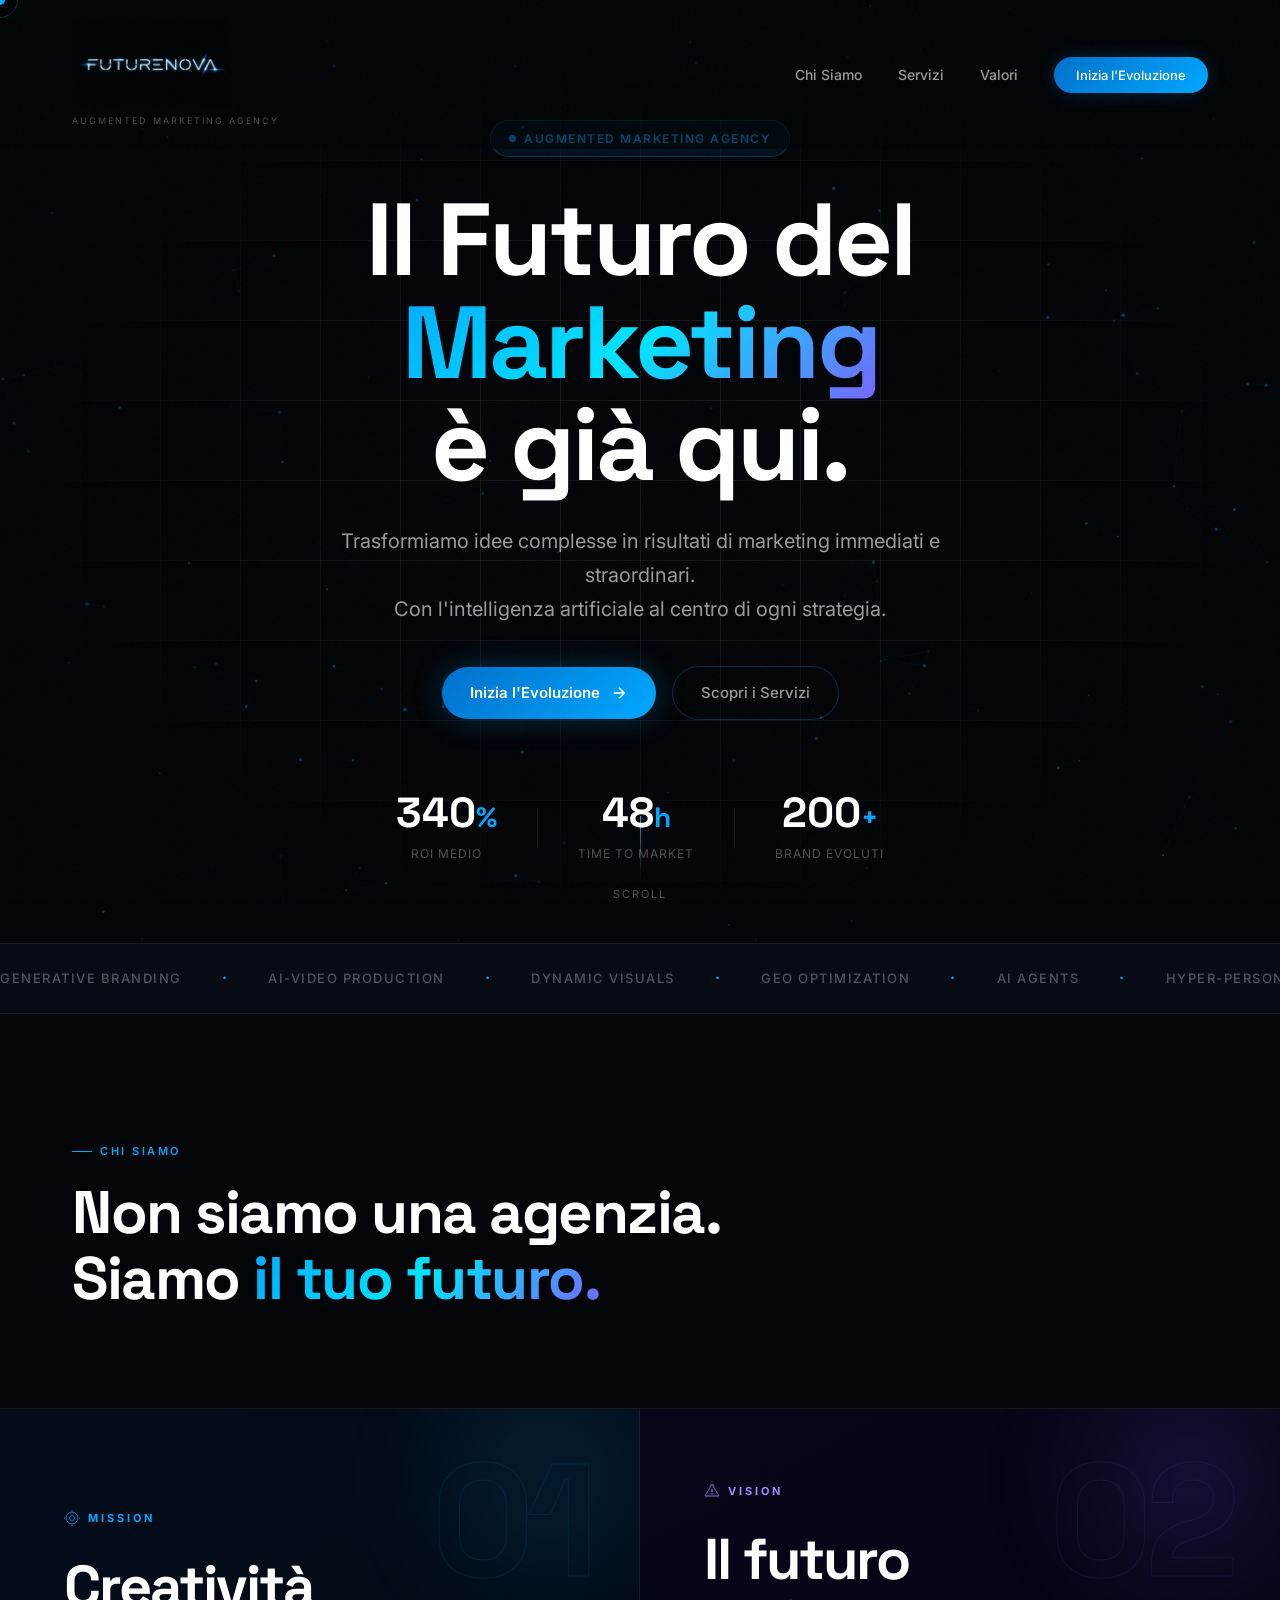
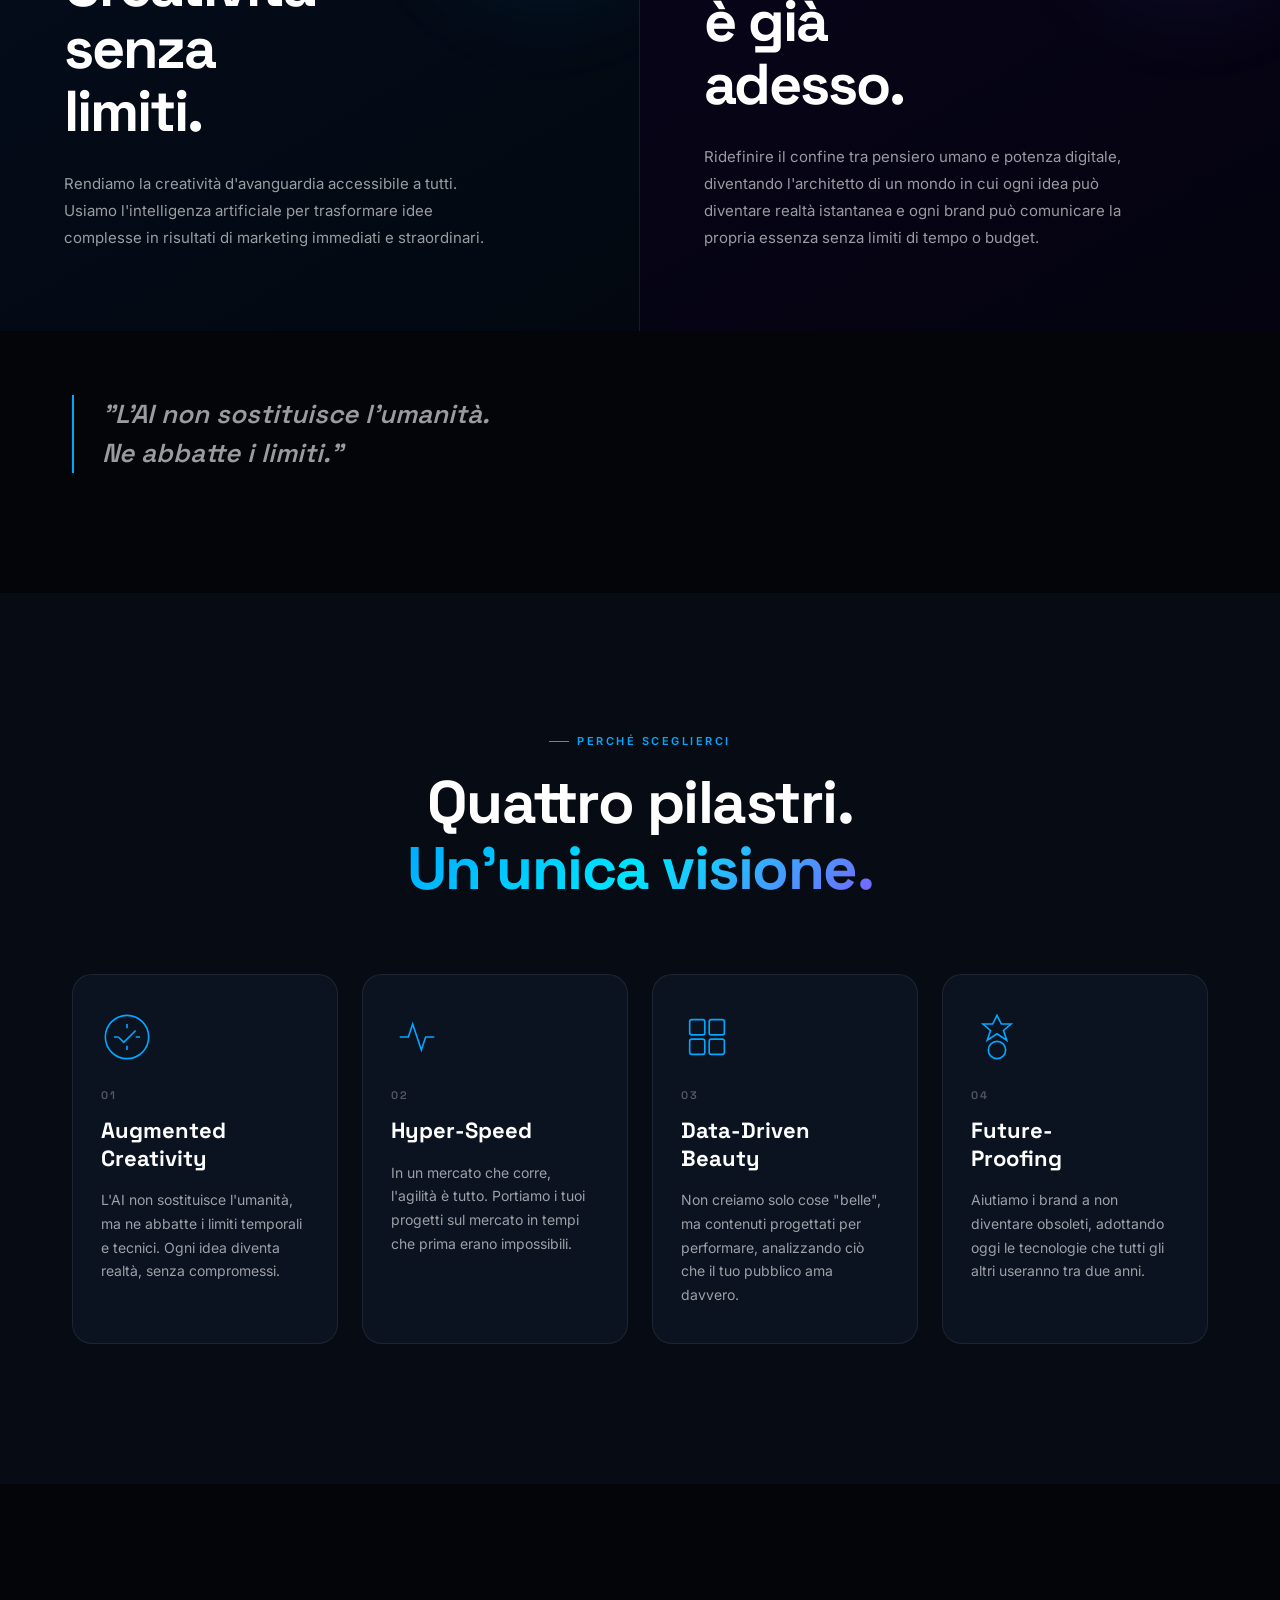
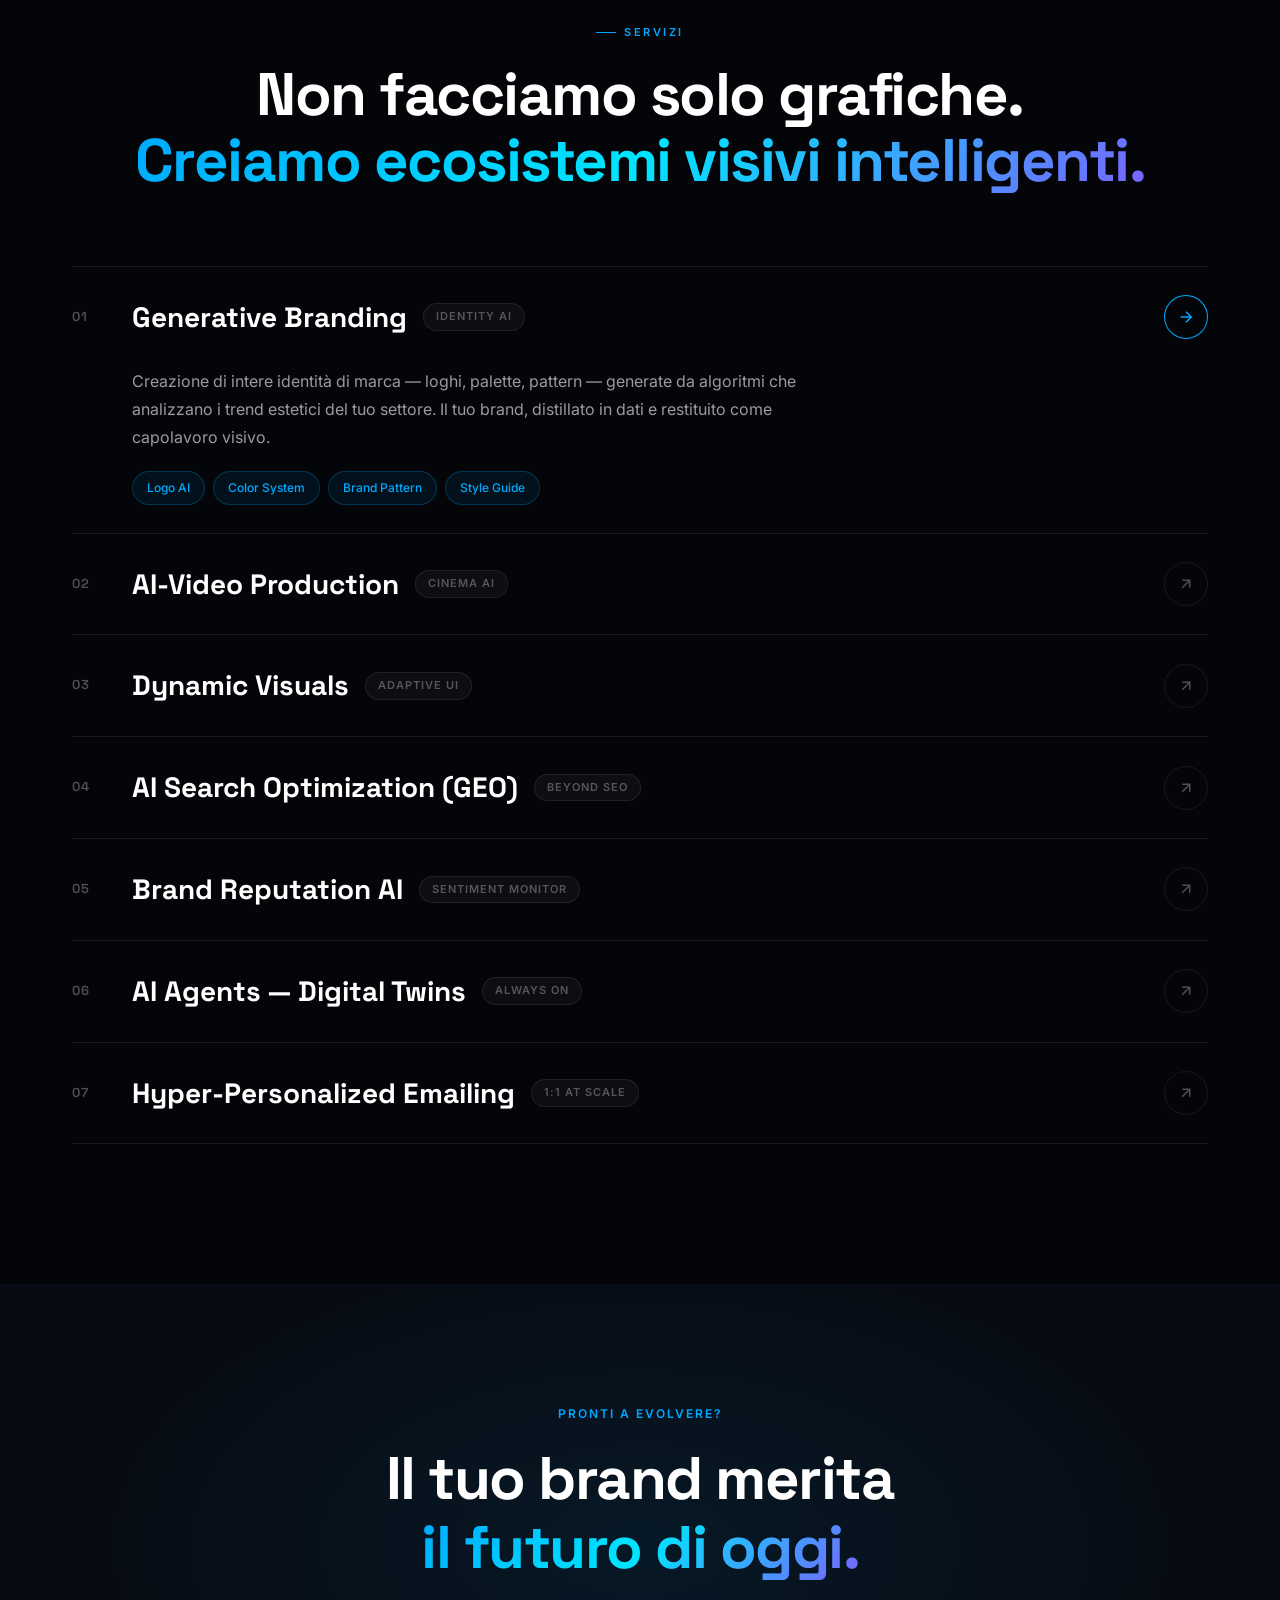
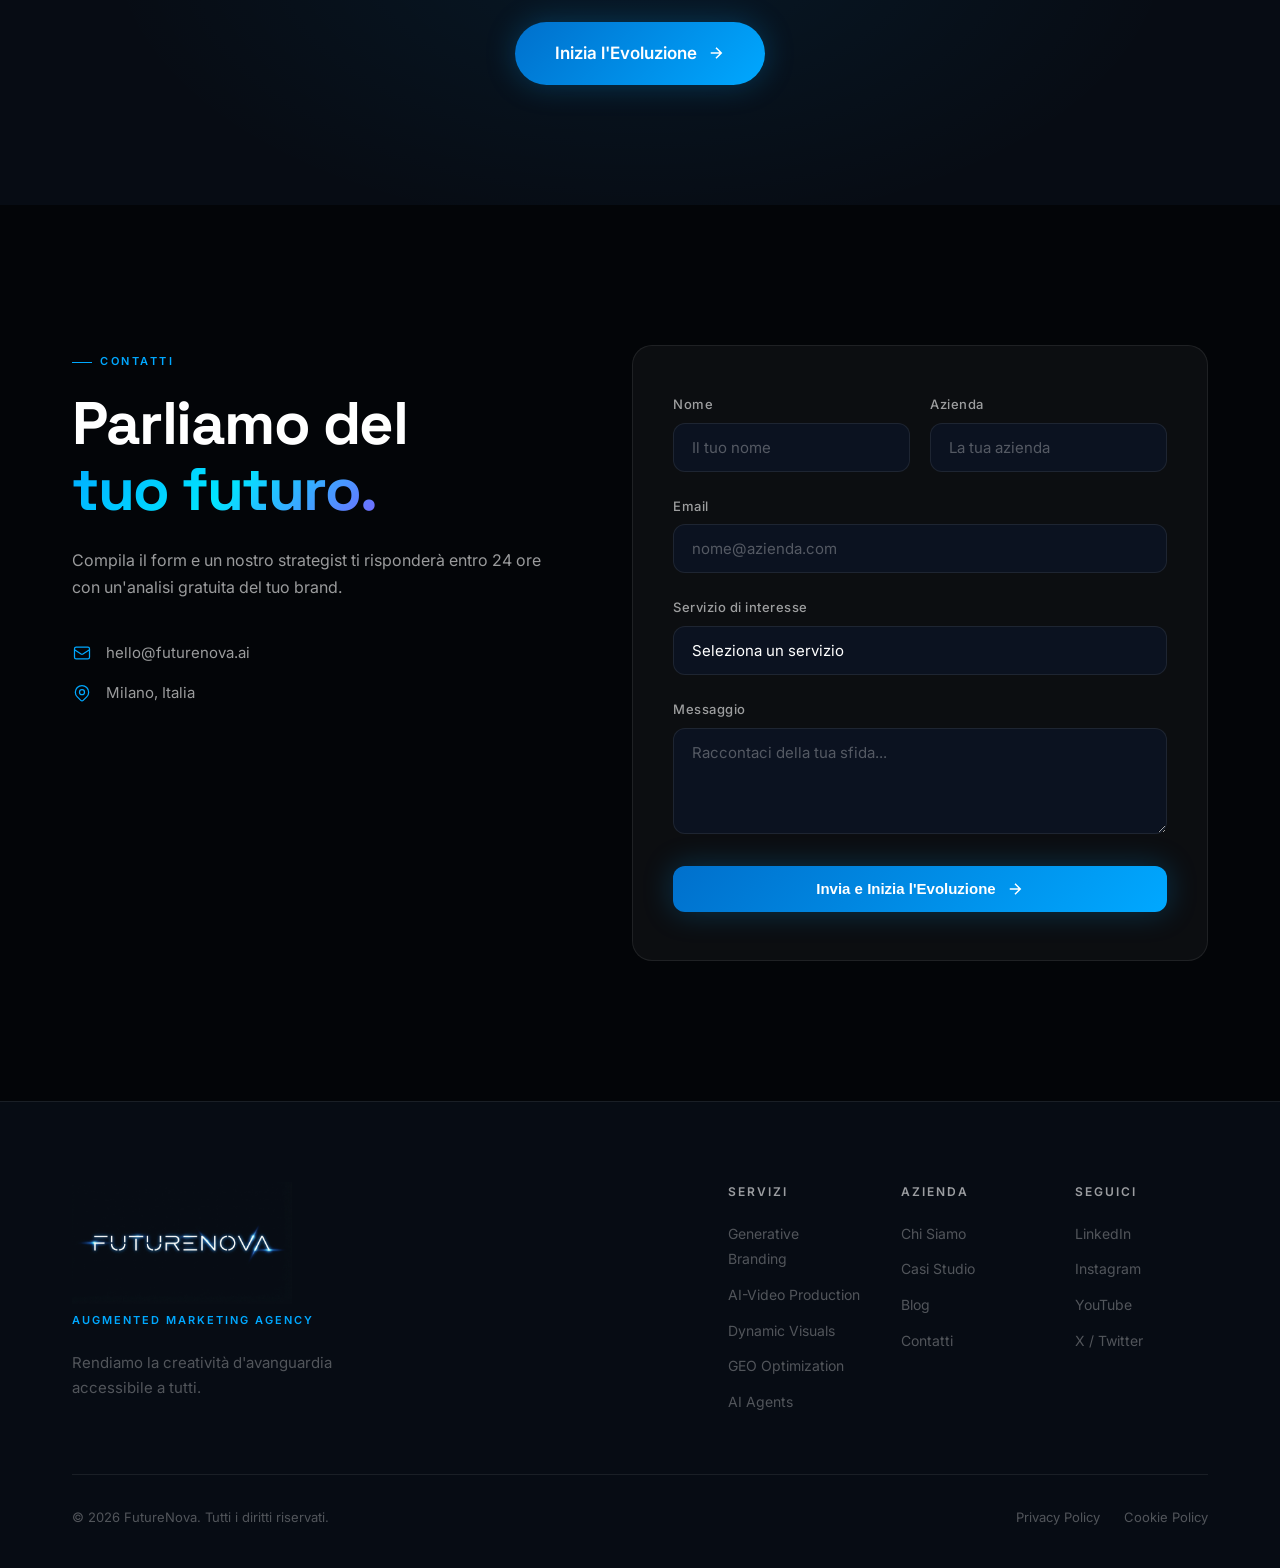
==== commit fb1976db: "Fix logo size + add CSS cache-buster Reduces logo-img to 160px (nav) / 220px (footer) — correct prop" ====
--- a/index.html
+++ b/index.html
@@ -4,7 +4,7 @@
   <meta charset="UTF-8" />
   <meta name="viewport" content="width=device-width, initial-scale=1.0" />
   <title>FutureNova — Augmented Marketing Agency</title>
-  <link rel="stylesheet" href="styles.css" />
+  <link rel="stylesheet" href="styles.css?v=4" />
   <link rel="preconnect" href="https://fonts.googleapis.com" />
   <link rel="preconnect" href="https://fonts.gstatic.com" crossorigin />
   <link href="https://fonts.googleapis.com/css2?family=Orbitron:wght@900&family=Inter:wght@300;400;500;600;700;900&family=Space+Grotesk:wght@300;400;500;600;700&display=swap" rel="stylesheet" />
--- a/styles.css
+++ b/styles.css
@@ -145,10 +145,11 @@
 .nav {
   position: fixed; top: 0; left: 0; right: 0; z-index: 900;
   padding: 20px 0;
+  background: rgba(3, 5, 8, 0.6);
   transition: all 0.4s;
 }
 .nav.scrolled {
-  background: rgba(3, 5, 8, 0.85);
+  background: rgba(3, 5, 8, 0.92);
   backdrop-filter: blur(20px);
   border-bottom: 1px solid var(--border);
   padding: 14px 0;
@@ -168,12 +169,12 @@
 /* ── LOGO IMAGE ── */
 .logo-img {
   display: block;
-  width: 210px;
+  width: 160px;
   height: auto;
   mix-blend-mode: screen;
 }
 .logo-img--footer {
-  width: 270px;
+  width: 220px;
   height: auto;
 }
 .nav-links {
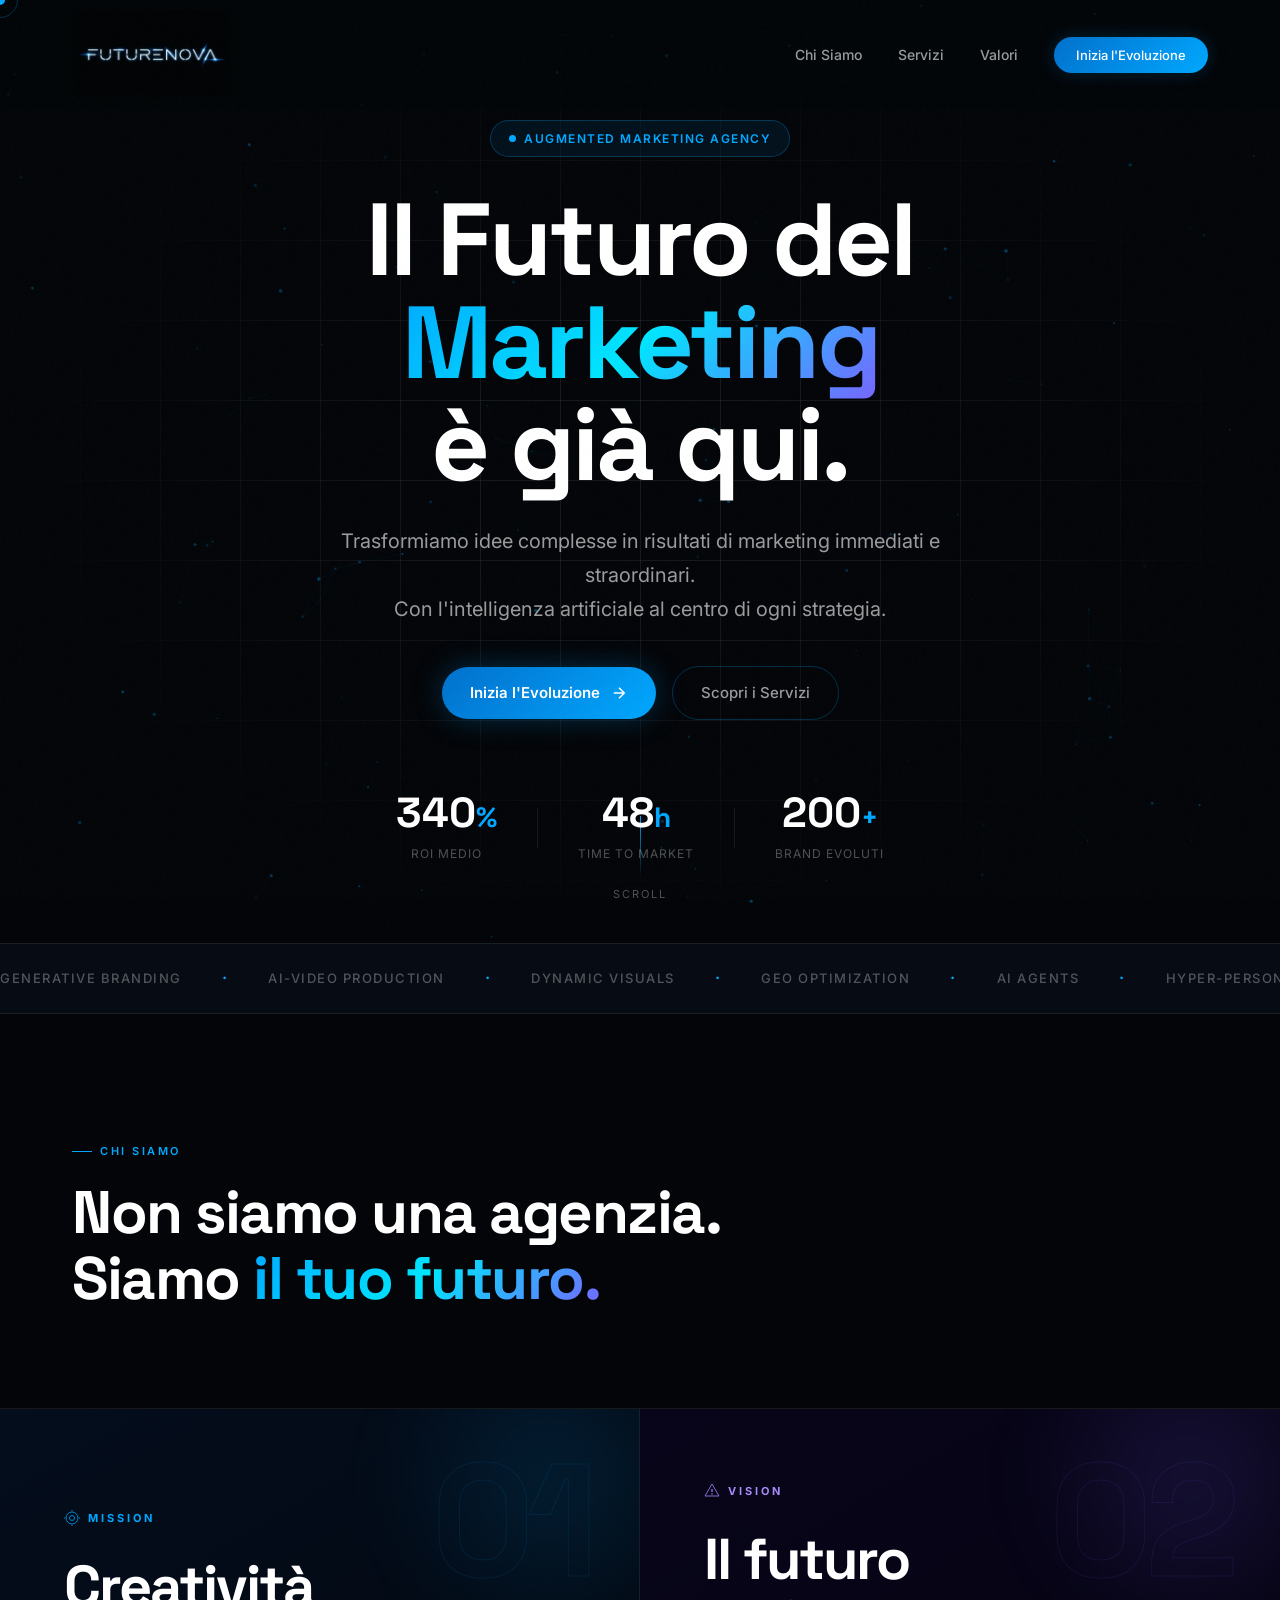
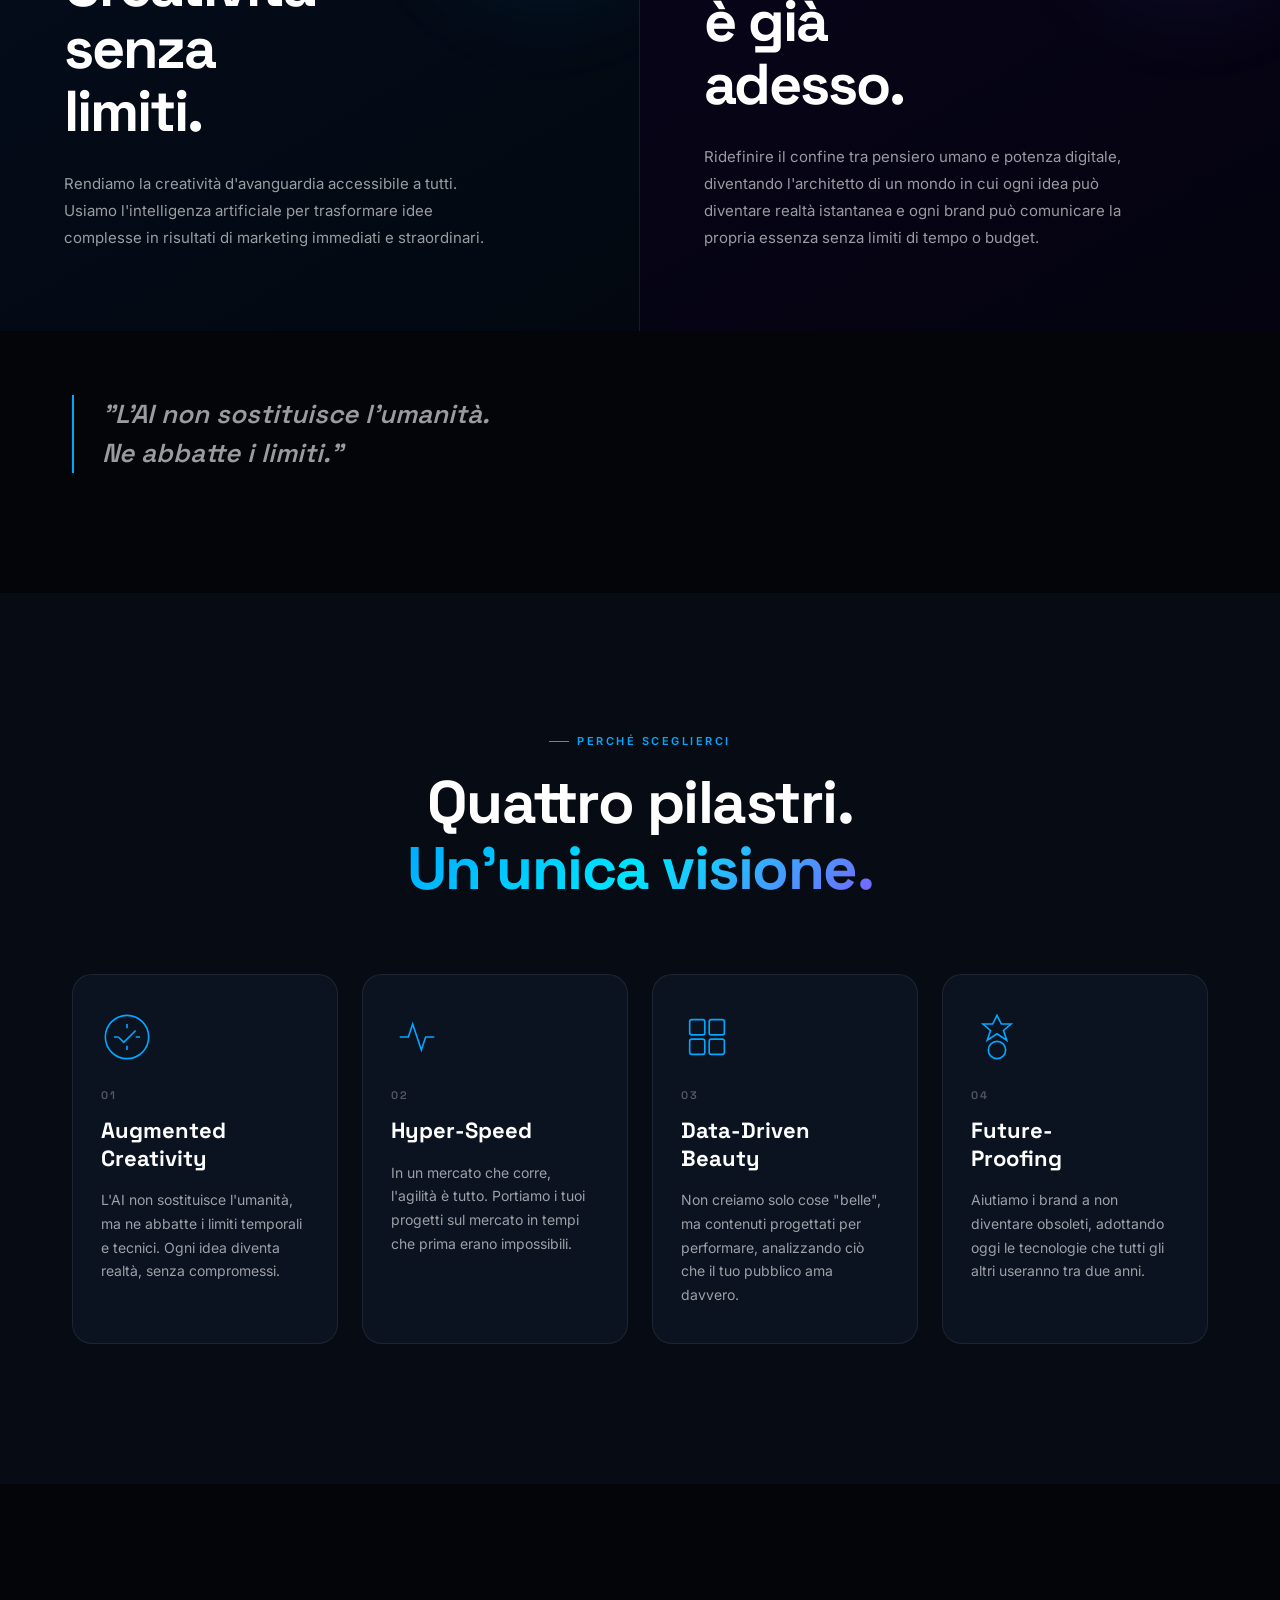
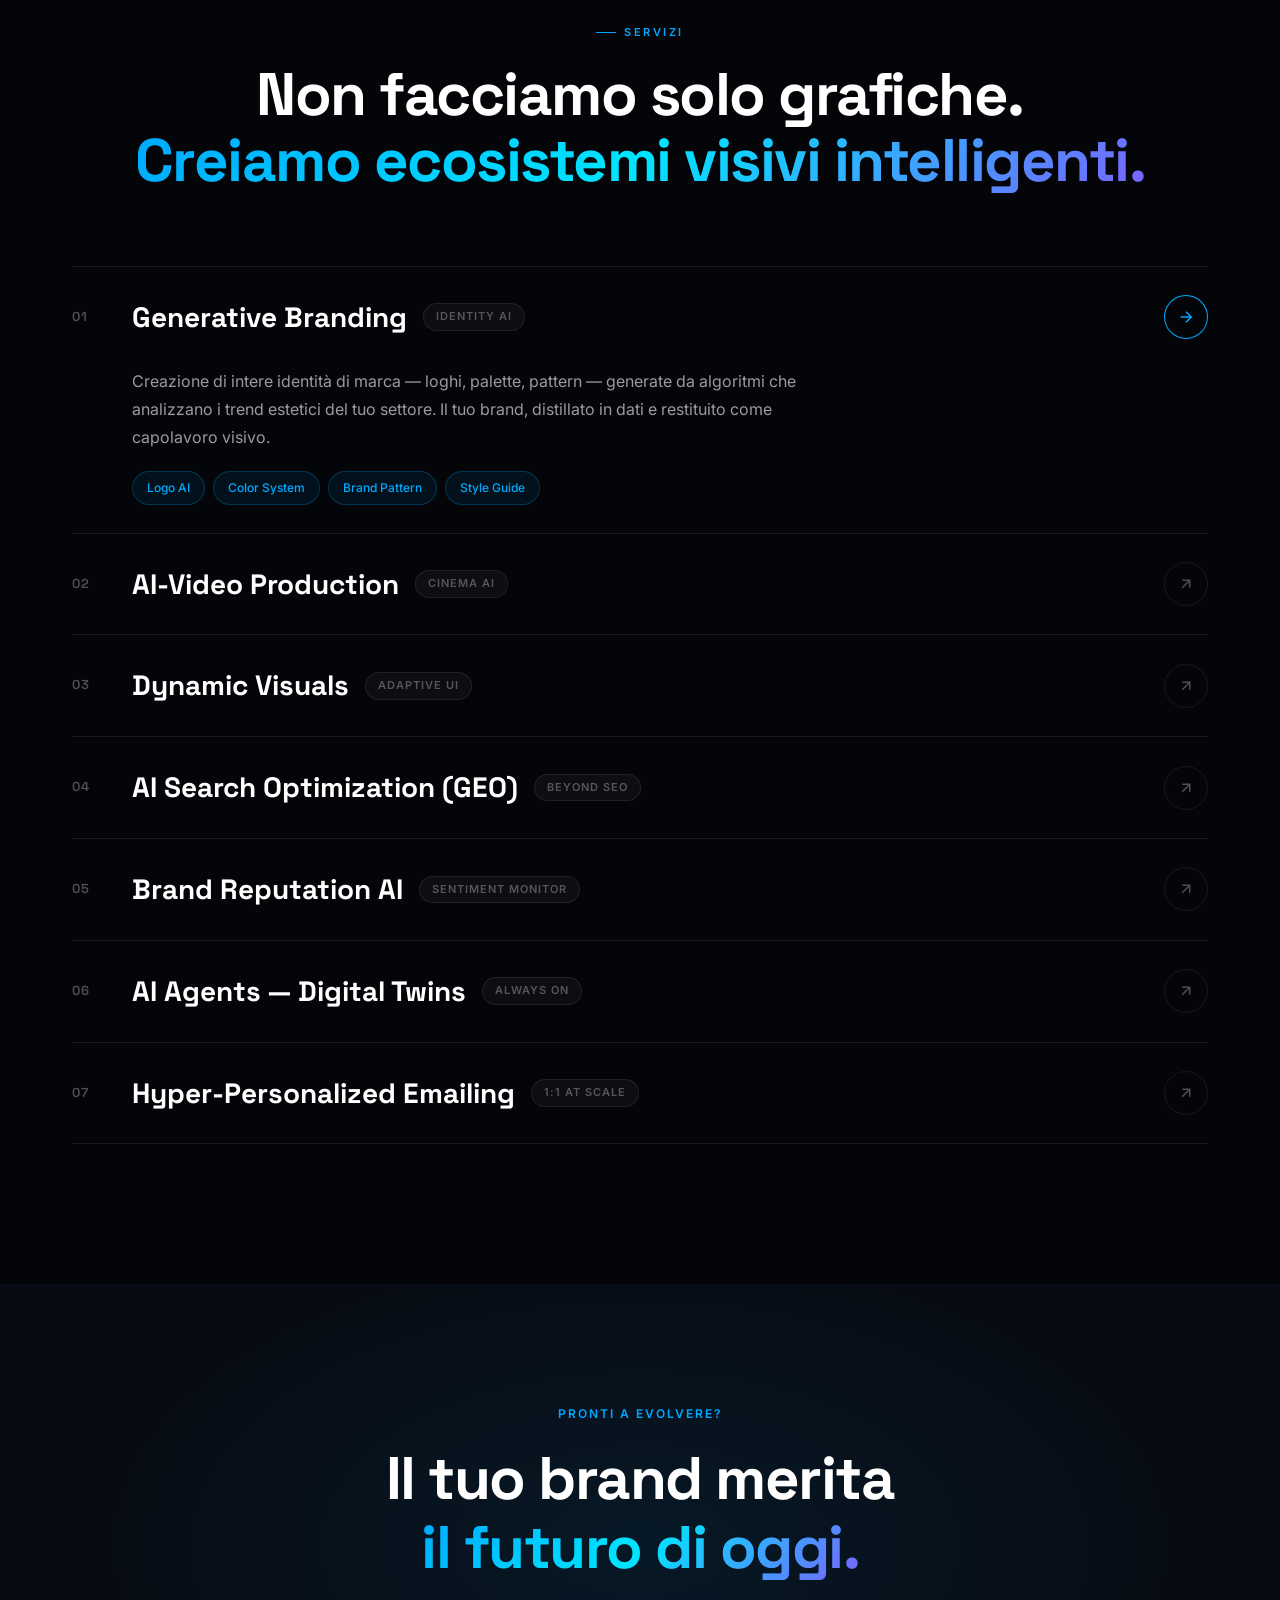
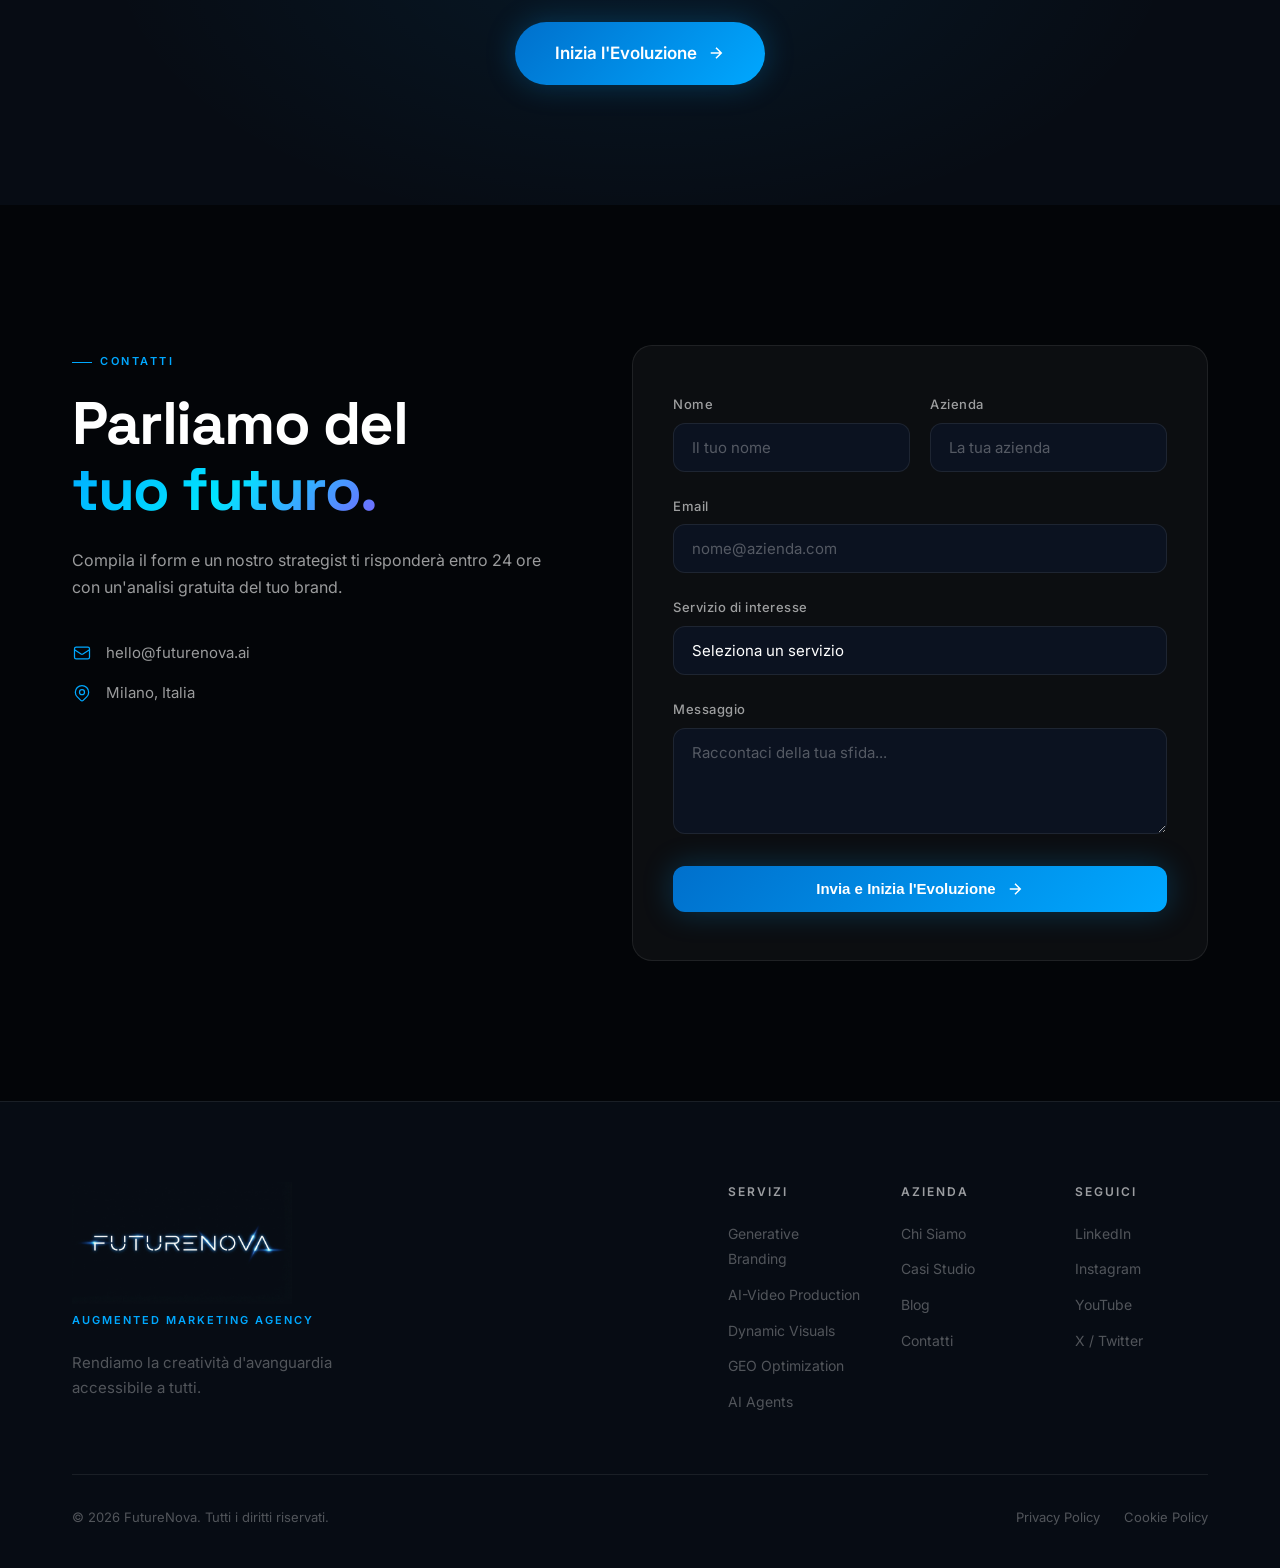
==== commit 291aa5f8: "Remove logo-tag from nav, reduce nav height Removes 'augmented marketing agency' subtitle from the h" ====
--- a/index.html
+++ b/index.html
@@ -4,7 +4,7 @@
   <meta charset="UTF-8" />
   <meta name="viewport" content="width=device-width, initial-scale=1.0" />
   <title>FutureNova — Augmented Marketing Agency</title>
-  <link rel="stylesheet" href="styles.css?v=4" />
+  <link rel="stylesheet" href="styles.css?v=5" />
   <link rel="preconnect" href="https://fonts.googleapis.com" />
   <link rel="preconnect" href="https://fonts.gstatic.com" crossorigin />
   <link href="https://fonts.googleapis.com/css2?family=Orbitron:wght@900&family=Inter:wght@300;400;500;600;700;900&family=Space+Grotesk:wght@300;400;500;600;700&display=swap" rel="stylesheet" />
@@ -23,7 +23,6 @@
     <div class="nav-inner">
       <a href="#" class="nav-logo">
         <img src="logo.jpeg" alt="FutureNova" class="logo-img" />
-        <span class="logo-tag">augmented marketing agency</span>
       </a>
       <ul class="nav-links">
         <li><a href="#chi-siamo">Chi Siamo</a></li>
--- a/styles.css
+++ b/styles.css
@@ -144,7 +144,7 @@
 /* ── NAV ── */
 .nav {
   position: fixed; top: 0; left: 0; right: 0; z-index: 900;
-  padding: 20px 0;
+  padding: 10px 0;
   background: rgba(3, 5, 8, 0.6);
   transition: all 0.4s;
 }
@@ -152,7 +152,7 @@
   background: rgba(3, 5, 8, 0.92);
   backdrop-filter: blur(20px);
   border-bottom: 1px solid var(--border);
-  padding: 14px 0;
+  padding: 8px 0;
 }
 .nav-inner {
   max-width: 1200px; margin: 0 auto; padding: 0 32px;
